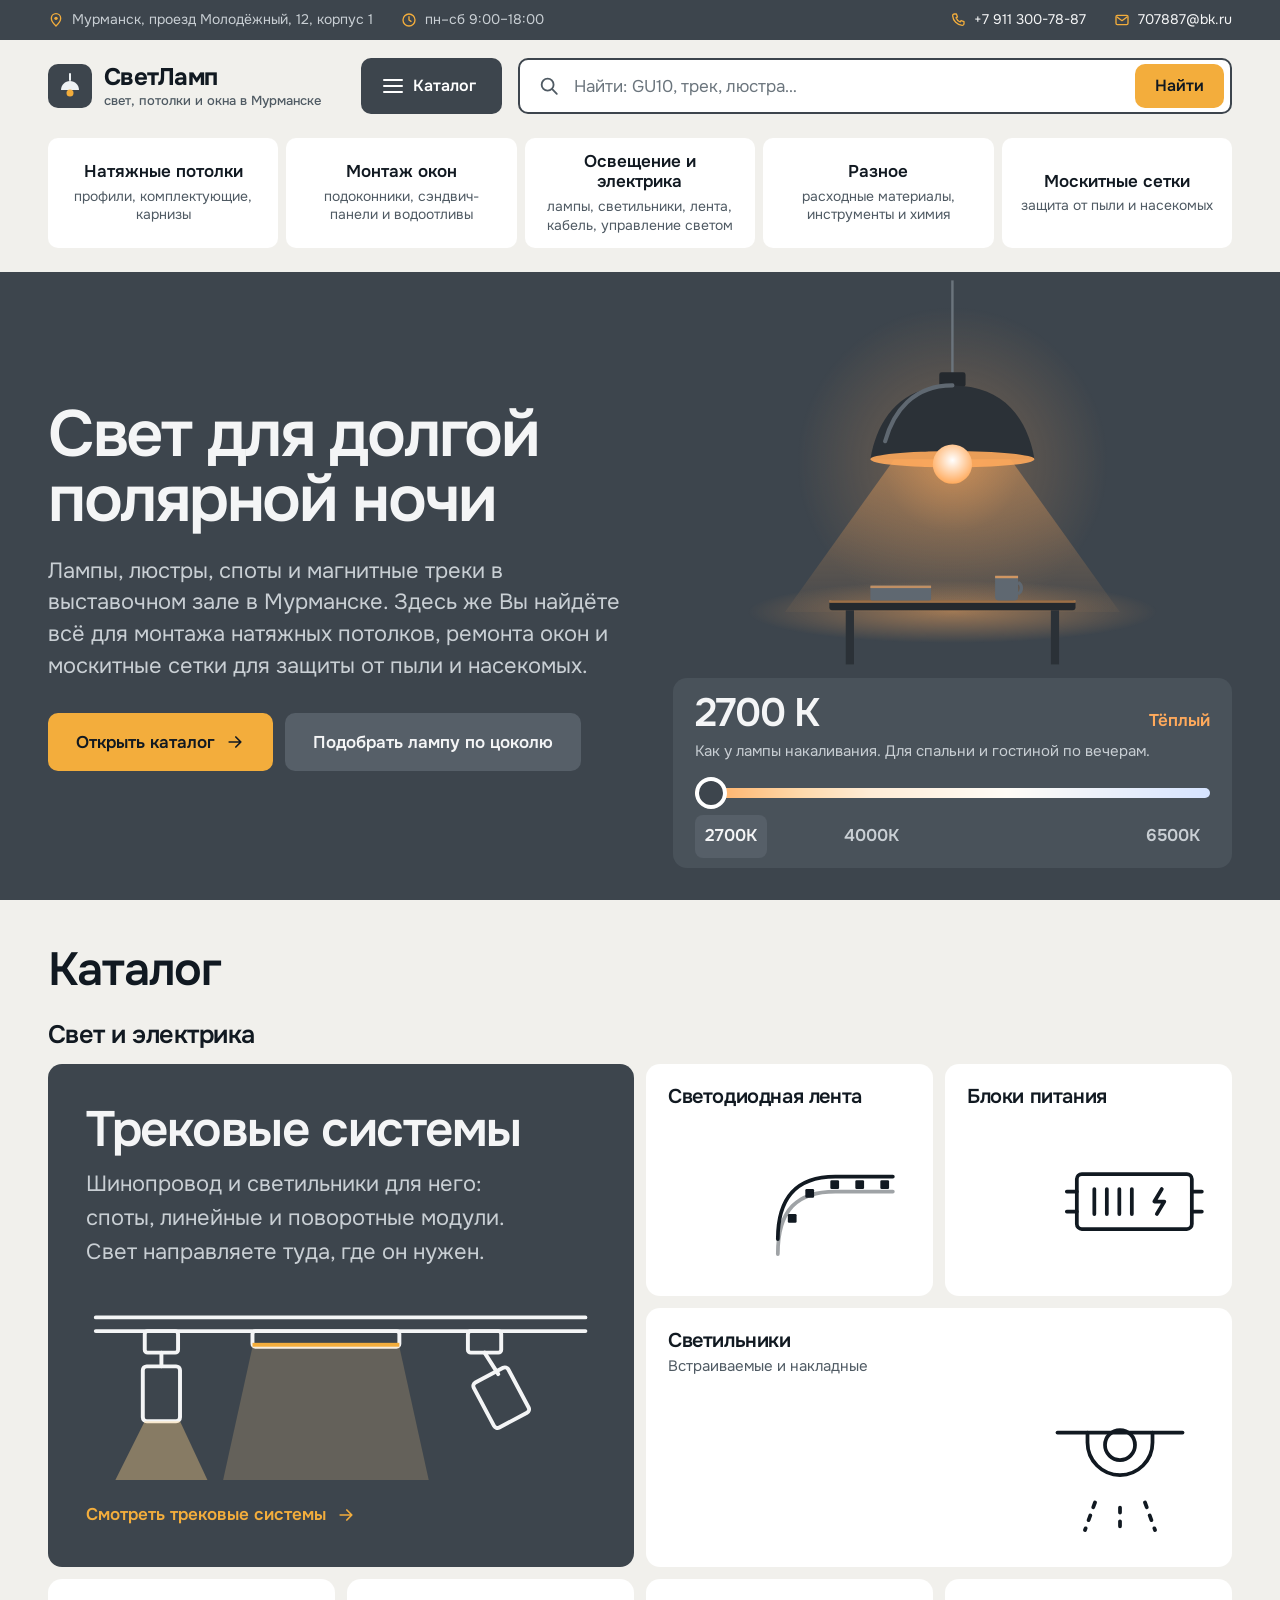
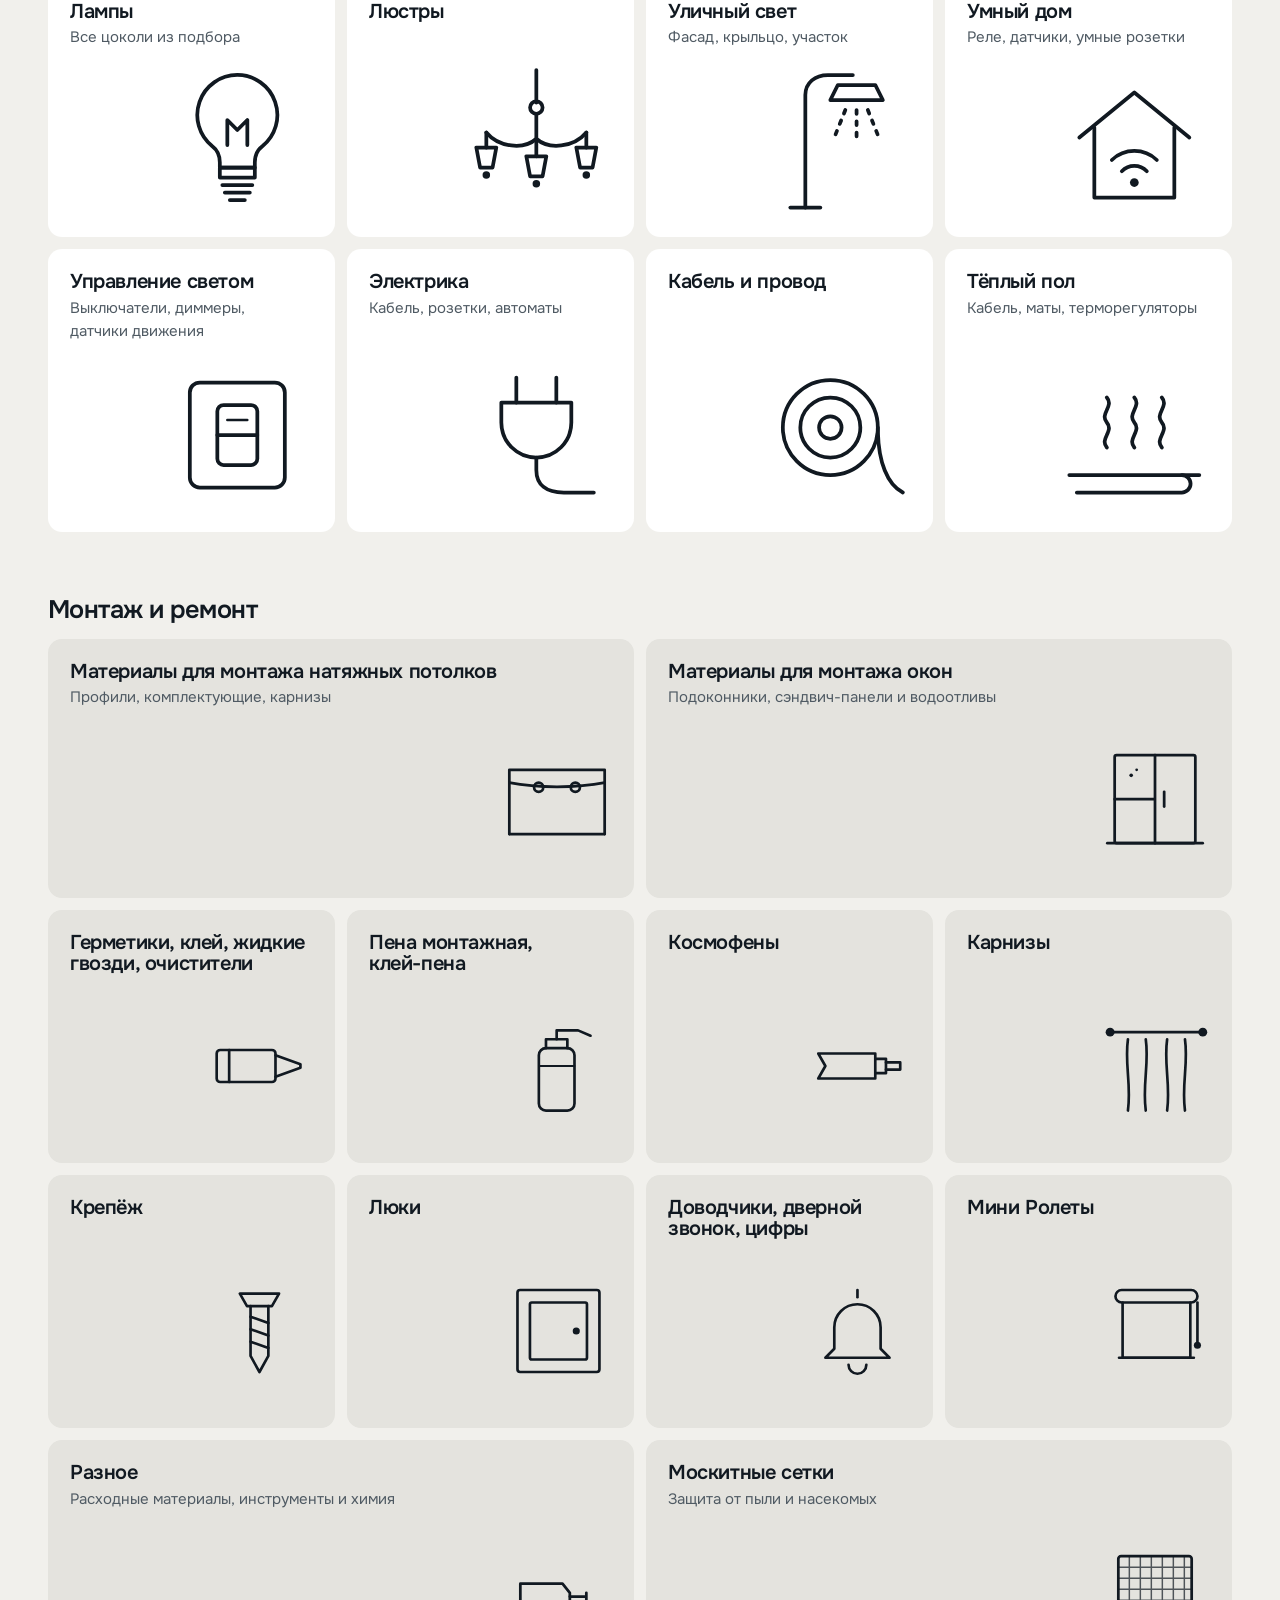
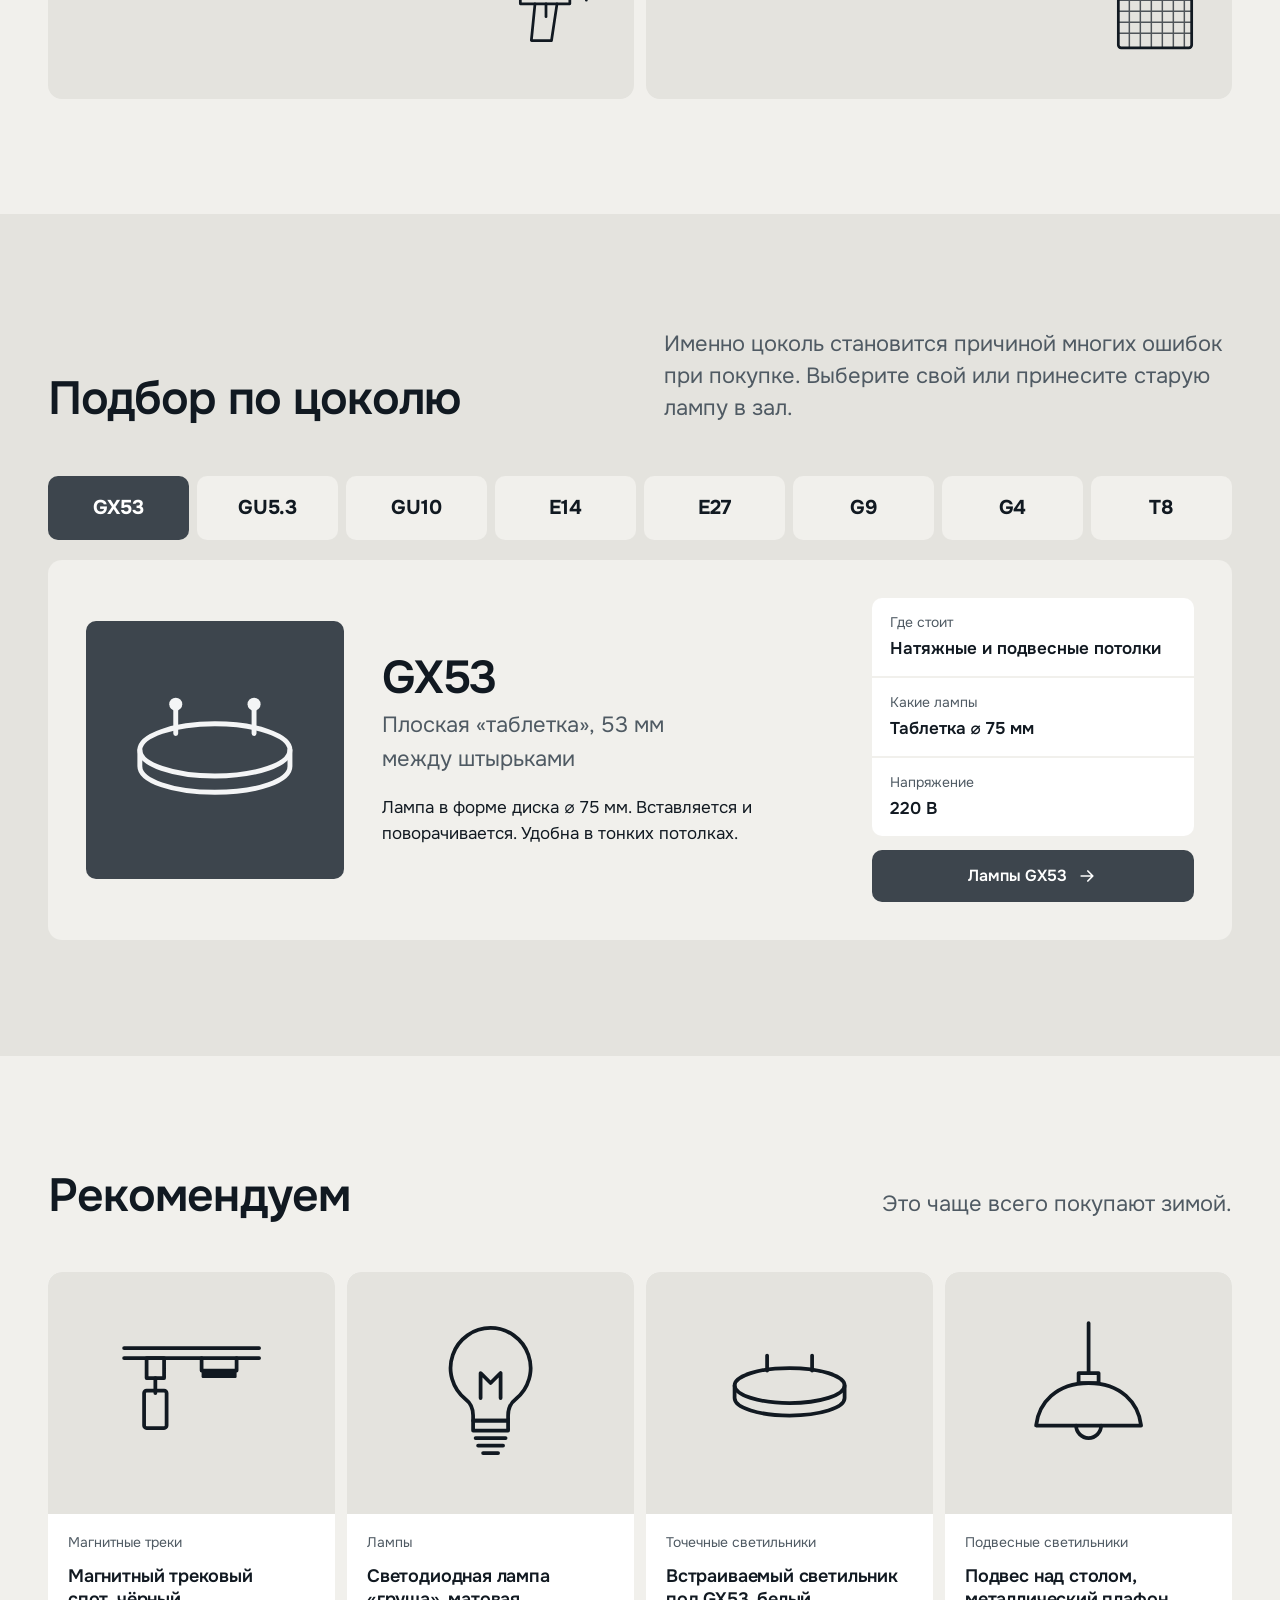
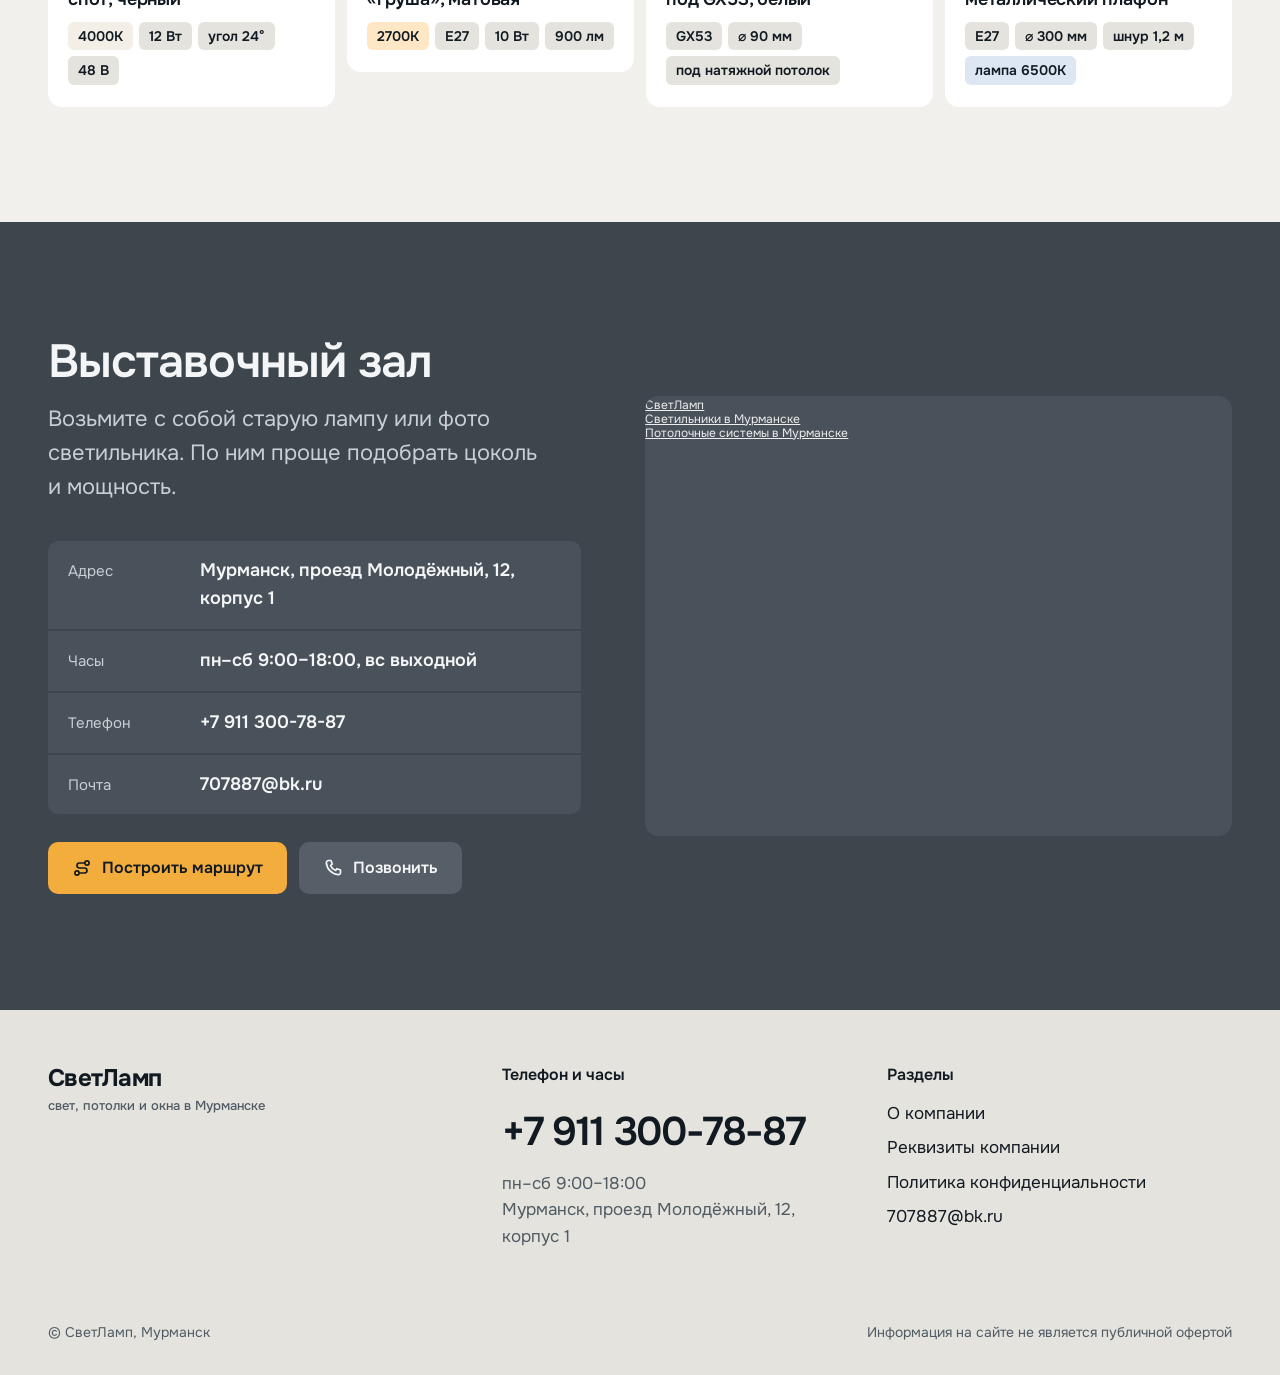
==== svetlamp51/index.html @ 33db8529 "SvetLamp: catalog menu column order Крепёж, Химия, Монтаж и ремонт Co-Authored-By: Claude Opus 5.5 <" ====
<!doctype html>
<html lang="ru">
<head>
<meta charset="utf-8">
<meta name="viewport" content="width=device-width, initial-scale=1">
<title>СветЛамп, Мурманск: освещение, натяжные потолки, окна</title>
<meta name="description" content="Выставочный зал освещения в Мурманске: лампы, люстры, светильники, магнитные треки, натяжные потолки, окна, москитные сетки и инструмент. Проезд Молодёжный, 12, корпус 1.">
<meta name="theme-color" content="#3d454d">
<link rel="preconnect" href="https://fonts.googleapis.com">
<link rel="preconnect" href="https://fonts.gstatic.com" crossorigin>
<link href="https://fonts.googleapis.com/css2?family=Onest:wght@400;500;600;700&display=swap" rel="stylesheet">
<style>
:root {
  --bg: #f1f0ec;
  --surface: #e4e3de;
  --surface-2: #d8d7d1;
  --ink: #111921;
  --btn: #3d454d;
  --btn-hover: #4b545d;
  --muted: #4f5a63;
  --night: #3d454d;
  --night-2: #49525a;
  --night-3: #565f68;
  --night-ink: #f4f5f6;
  --night-muted: #c9cfd4;
  --accent: #f3ad3c;
  --accent-ink: #111921;
  --glow: #ffb46b;

  --font: "Onest", system-ui, -apple-system, "Segoe UI", sans-serif;
  --step-small: clamp(0.8125rem, 0.79rem + 0.1vw, 0.875rem);
  --step-body: clamp(1rem, 0.97rem + 0.15vw, 1.0625rem);
  --step-lead: clamp(1.125rem, 1.05rem + 0.4vw, 1.375rem);
  --step-head: clamp(1.75rem, 1.3rem + 2vw, 3rem);
  --step-display: clamp(2.125rem, 1.2rem + 3.6vw, 4.5rem);

  --gutter: clamp(16px, 4vw, 48px);
  --max: 1360px;
  --radius: 10px;
  --section: clamp(72px, 9vw, 140px);
  --ease: cubic-bezier(0.22, 1, 0.36, 1);
}

*, *::before, *::after { box-sizing: border-box; }
html { -webkit-text-size-adjust: 100%; scroll-behavior: smooth; scroll-padding-top: 24px; }
body {
  margin: 0;
  background: var(--bg);
  color: var(--ink);
  font-family: var(--font);
  font-size: var(--step-body);
  line-height: 1.55;
  font-feature-settings: "tnum" 0;
  -webkit-font-smoothing: antialiased;
  overflow-x: hidden;
}
img, svg { display: block; max-width: 100%; }
a { color: inherit; }
button, input { font: inherit; color: inherit; }
h1, h2, h3, h4 { margin: 0; font-weight: 600; letter-spacing: -0.02em; line-height: 1.08; text-wrap: balance; }
p { margin: 0; text-wrap: pretty; }
ul, ol { margin: 0; padding: 0; list-style: none; }
:focus-visible { outline: 3px solid var(--accent); outline-offset: 3px; border-radius: 4px; }
::selection { background: var(--accent); color: var(--accent-ink); }
.visually-hidden { position: absolute !important; width: 1px; height: 1px; overflow: hidden; clip: rect(0 0 0 0); white-space: nowrap; }

.wrap { width: 100%; max-width: var(--max); margin-inline: auto; padding-inline: var(--gutter); }
.section { padding-block: var(--section); }
.section-head { display: grid; grid-template-columns: minmax(0, 1fr) minmax(0, 1fr); gap: 24px 48px; align-items: end; margin-bottom: clamp(32px, 4vw, 56px); }
.section-head h2 { font-size: var(--step-head); }
.section-head p { font-size: var(--step-lead); color: var(--muted); max-width: 44ch; justify-self: end; line-height: 1.45; }

/* Buttons: one shape for the whole page */
.btn {
  display: inline-flex; align-items: center; justify-content: center; gap: 10px;
  min-height: 52px; padding: 0 24px;
  border: 0; border-radius: var(--radius);
  font-weight: 600; font-size: 1rem; line-height: 1;
  text-decoration: none; cursor: pointer;
  transition: transform 160ms var(--ease), background-color 160ms var(--ease), color 160ms var(--ease);
}
.btn:active { transform: scale(0.97); }
.btn svg { width: 20px; height: 20px; flex: none; }
.btn-accent { background: var(--accent); color: var(--accent-ink); }
.btn-accent:hover { background: #ffc061; }
.btn-ink { background: var(--btn); color: #fff; }
.btn-ink:hover { background: var(--btn-hover); }
.btn-ghost-night { background: var(--night-3); color: var(--night-ink); }
.btn-ghost-night:hover { background: #636c75; }
.btn-soft { background: var(--surface); color: var(--ink); }
.btn-soft:hover { background: var(--surface-2); }

/* ---------- Top bar ---------- */
.topbar { background: var(--night); color: var(--night-muted); font-size: var(--step-small); }
.topbar .wrap { display: flex; flex-wrap: wrap; align-items: center; gap: 6px 28px; min-height: 40px; padding-block: 8px; }
.topbar a { text-decoration: none; color: var(--night-ink); }
.topbar a:hover { color: var(--accent); }
.topbar .tb-item { display: inline-flex; align-items: center; gap: 8px; }
.topbar svg { width: 16px; height: 16px; color: var(--accent); flex: none; }
.topbar .tb-right { margin-left: auto; display: flex; gap: 28px; }

/* ---------- Header ---------- */
.header { background: var(--bg); position: relative; z-index: 30; }
.header-row { display: grid; grid-template-columns: auto auto minmax(0, 1fr); align-items: center; gap: 16px; padding-block: 18px 20px; }
.logo { display: inline-flex; align-items: center; gap: 12px; text-decoration: none; margin-right: clamp(0px, 2vw, 24px); }
.logo-mark { width: 44px; height: 44px; border-radius: var(--radius); background: var(--night); display: grid; place-items: center; }
.logo-mark svg { width: 28px; height: 28px; }
.logo-text { font-size: 1.5rem; font-weight: 700; letter-spacing: -0.03em; line-height: 1; }
.logo-text small { display: block; font-size: 0.8125rem; font-weight: 500; letter-spacing: 0; color: var(--muted); margin-top: 5px; }

.catalog-btn { min-height: 56px; padding-inline: 22px 26px; }
.catalog-btn .burger { width: 20px; height: 14px; position: relative; }
.catalog-btn .burger i { position: absolute; left: 0; right: 0; height: 2px; background: currentColor; border-radius: 2px; transition: transform 220ms var(--ease), opacity 160ms; }
.catalog-btn .burger i:nth-child(1) { top: 0; }
.catalog-btn .burger i:nth-child(2) { top: 6px; }
.catalog-btn .burger i:nth-child(3) { top: 12px; }
.catalog-btn[aria-expanded="true"] .burger i:nth-child(1) { transform: translateY(6px) rotate(45deg); }
.catalog-btn[aria-expanded="true"] .burger i:nth-child(2) { opacity: 0; }
.catalog-btn[aria-expanded="true"] .burger i:nth-child(3) { transform: translateY(-6px) rotate(-45deg); }

.search { position: relative; }
.search-field { display: flex; align-items: center; background: #fff; border-radius: var(--radius); border: 2px solid var(--btn); min-height: 56px; }
.search-field svg { width: 22px; height: 22px; margin-left: 18px; flex: none; color: var(--muted); }
.search input {
  flex: 1; min-width: 0; border: 0; background: transparent; outline: none;
  padding: 0 14px; height: 52px; font-size: 1.0625rem;
}
.search input::placeholder { color: #6b757d; }
.search-field:focus-within { outline: 4px solid rgba(243, 173, 60, 0.6); }
.search .btn { min-height: 44px; margin-right: 6px; padding-inline: 20px; }
.suggest {
  position: absolute; left: 0; right: 0; top: calc(100% + 8px);
  background: #fff; border-radius: var(--radius); padding: 8px;
  box-shadow: 0 18px 50px rgba(14, 23, 32, 0.18); /* taste-skill-ignore: floating dropdown */
  display: none;
}
.suggest.open { display: block; }
.suggest a { display: flex; justify-content: space-between; gap: 16px; padding: 12px 14px; border-radius: 8px; text-decoration: none; }
.suggest a span:last-child { color: var(--muted); font-size: var(--step-small); }
.suggest a:hover, .suggest a.active { background: var(--surface); }
.suggest .empty { padding: 12px 14px; color: var(--muted); }

/* Catalog drop panel */
.catpanel {
  position: absolute; left: 0; right: 0; top: 100%;
  background: var(--bg); box-shadow: 0 30px 60px rgba(14, 23, 32, 0.18); /* taste-skill-ignore: dropdown overlay */
  display: none;
}
.catpanel.open { display: block; animation: drop 260ms var(--ease) both; }
/* A long menu scrolls inside itself instead of running past the screen */
.catpanel { max-height: calc(100vh - 140px); max-height: calc(100svh - 140px); overflow-y: auto; overscroll-behavior: contain; }
@keyframes drop { from { opacity: 0; transform: translateY(-8px); } }
.catpanel .wrap { display: grid; grid-template-columns: repeat(4, minmax(0, 1fr)); gap: 32px; padding-block: 32px 40px; }
.catpanel h3 { font-size: 1.0625rem; margin-bottom: 12px; }
.catpanel h3 a { text-decoration: none; }
.catpanel ul + h3 { margin-top: 24px; }
.catpanel h3 + h3 { margin-top: 14px; }
.catpanel h3 + h3:has(+ ul) { margin-top: 24px; }
.catpanel li a { display: block; padding: 5px 0; color: var(--muted); text-decoration: none; }
.catpanel li a:hover { color: var(--ink); }

/* ---------- Hero ---------- */
.hero { background: var(--night); color: var(--night-ink); overflow: hidden; position: relative; }
/* The hero fills exactly what is left of the first screen: --above is the height of the top bar, header and directions, measured in script */
.hero { height: calc(100vh - var(--above, 240px)); height: calc(100svh - var(--above, 240px)); min-height: 280px; }
.hero .wrap { height: 100%; display: grid; grid-template-columns: minmax(0, 1.05fr) minmax(0, 1fr); grid-template-rows: minmax(0, 1fr); gap: clamp(24px, 3vw, 40px); align-items: center; padding-block: clamp(14px, 3.6vh, 44px); }
.lbl-short { display: none; }
.hero h1 { font-size: clamp(1.625rem, min(1.2rem + 3.6vw, 8.4vh), 4.5rem); line-height: 1; letter-spacing: -0.035em; }
.hero h1 .ln { white-space: nowrap; }
.hero-lead { font-size: clamp(0.9375rem, min(1.05rem + 0.4vw, 2.5vh), 1.375rem); color: var(--night-muted); max-width: 48ch; margin-top: clamp(10px, 2.6vh, 24px); line-height: 1.45; }
.hero-actions { display: flex; flex-wrap: wrap; gap: 12px; margin-top: clamp(14px, 3.4vh, 32px); }
.hero-actions .btn { min-height: clamp(46px, 6.4vh, 58px); padding-inline: 28px; font-size: 1.0625rem; }

.lampstage { position: relative; height: 100%; min-height: 0; display: flex; flex-direction: column; justify-content: center; gap: clamp(6px, 1.4vh, 12px); }
.lampstage svg.lamp { flex: 0 1 auto; min-height: 0; width: 100%; height: auto; max-height: 420px; overflow: visible; }
.lamp .cone { transition: opacity 300ms var(--ease); }
.kelvin {
  flex: none; background: var(--night-2); border-radius: 14px; padding: clamp(10px, 1.8vh, 16px) 22px clamp(8px, 1.4vh, 14px);
}
.kelvin-top { display: flex; align-items: baseline; justify-content: space-between; gap: 16px; }
.kelvin-value { font-size: clamp(1.375rem, min(1.4rem + 1.4vw, 4.4vh), 2.5rem); font-weight: 600; letter-spacing: -0.03em; font-variant-numeric: tabular-nums; line-height: 1; }
.kelvin-name { font-weight: 600; color: var(--glow); text-align: right; }
.kelvin-note { color: var(--night-muted); margin-top: 6px; min-height: 1.55em; font-size: 0.9375rem; }
.range { position: relative; margin-top: 8px; height: 44px; }
.range input {
  -webkit-appearance: none; appearance: none; width: 100%; height: 44px; margin: 0; background: transparent; cursor: grab; position: relative; z-index: 2;
}
.range input:active { cursor: grabbing; }
.range-track {
  position: absolute; left: 0; right: 0; top: 50%; height: 10px; margin-top: -5px; border-radius: 10px;
  background: linear-gradient(90deg, rgb(255, 170, 92) 0%, rgb(255, 218, 172) 21%, rgb(255, 236, 214) 34.2%, rgb(255, 252, 246) 60.5%, rgb(214, 228, 255) 100%); /* taste-skill-ignore: the colour-temperature scale itself */
}
.range input::-webkit-slider-runnable-track { height: 44px; background: transparent; }
.range input::-moz-range-track { height: 44px; background: transparent; }
.range input::-webkit-slider-thumb {
  -webkit-appearance: none; width: 32px; height: 32px; margin-top: 6px; border-radius: 50%;
  background: var(--night); border: 4px solid #fff;
  transition: transform 160ms var(--ease);
}
.range input:active::-webkit-slider-thumb { transform: scale(1.12); }
.range input::-moz-range-thumb { width: 30px; height: 30px; border: 0; border-radius: 50%; background: var(--night); border: 4px solid #fff; }
.range input:focus-visible { outline: none; }
.range input:focus-visible::-webkit-slider-thumb { border-color: var(--accent); }
.ticks { position: relative; height: 40px; margin-top: 0; }
.ticks button {
  position: absolute; top: 0; transform: translateX(-50%);
  background: none; border: 0; padding: 8px 10px; min-height: 40px; cursor: pointer;
  color: var(--night-muted); font-weight: 600; font-variant-numeric: tabular-nums; border-radius: 8px;
}
.ticks button:hover { color: var(--night-ink); }
.ticks button.on { color: var(--night-ink); background: var(--night-3); }
.ticks button:first-child { transform: none; left: 0 !important; }
.ticks button:last-child { transform: none; left: auto !important; right: 0; }

/* ---------- Directions ---------- */
.directions { padding-block: 4px 24px; }
.dirs { display: grid; grid-template-columns: repeat(5, minmax(0, 1fr)); gap: 8px; }
.dirs li { display: flex; }
.dirs .dir { flex: 1; }
.dir {
  display: flex; flex-direction: column; justify-content: center; align-items: center; gap: 4px; text-align: center;
  min-height: 76px; padding: 14px 18px; border-radius: var(--radius);
  background: #fff; color: var(--ink); text-decoration: none;
  transition: background-color 200ms var(--ease), color 200ms var(--ease), transform 160ms var(--ease);
}
.dir:hover { background: var(--btn); color: #fff; }
.dir:active { transform: scale(0.98); }
.dir-name { font-weight: 600; font-size: 1.0625rem; line-height: 1.2; }
.dir-desc { font-size: var(--step-small); color: var(--muted); line-height: 1.35; transition: color 200ms var(--ease); }
.dir:hover .dir-desc { color: #d5dadf; }
@keyframes rise { from { opacity: 0; transform: translateY(14px); } }

/* ---------- Socket picker ---------- */
.sockets-sec { background: var(--surface); }
.sockets { display: grid; grid-template-columns: repeat(8, minmax(0, 1fr)); gap: 8px; margin-bottom: 20px; }
.socket {
  min-height: 64px; border: 0; border-radius: var(--radius); background: var(--bg); cursor: pointer;
  font-weight: 700; font-size: 1.25rem; letter-spacing: -0.01em;
  transition: background-color 200ms var(--ease), color 200ms var(--ease), transform 160ms var(--ease);
}
.socket:hover { background: #fff; }
.socket:active { transform: scale(0.96); }
.socket[aria-pressed="true"] { background: var(--btn); color: #fff; }
.socket-card { display: grid; grid-template-columns: minmax(220px, 0.8fr) minmax(0, 1.4fr) minmax(0, 1fr); gap: clamp(20px, 3vw, 48px); background: var(--bg); border-radius: 14px; padding: clamp(20px, 3vw, 40px); align-items: center; }
.socket-figure { background: var(--night); border-radius: var(--radius); aspect-ratio: 1; display: grid; place-items: center; padding: 12%; }
.socket-figure svg { width: 100%; height: 100%; color: var(--night-ink); }
.socket-info h3 { font-size: clamp(2rem, 1.6rem + 1.6vw, 3rem); letter-spacing: -0.03em; }
.socket-info .sub { font-size: var(--step-lead); color: var(--muted); margin-top: 6px; }
.socket-info p.desc { margin-top: 18px; max-width: 52ch; }
.socket-facts dl { display: grid; gap: 2px; margin: 0; }
.socket-facts div { background: #fff; padding: 14px 18px; }
.socket-facts div:first-child { border-radius: var(--radius) var(--radius) 0 0; }
.socket-facts div:last-of-type { border-radius: 0 0 var(--radius) var(--radius); }
.socket-facts dt { font-size: var(--step-small); color: var(--muted); }
.socket-facts dd { margin: 2px 0 0; font-weight: 600; }
.socket-facts .btn { margin-top: 14px; width: 100%; }
.socket-card.swap .socket-figure svg, .socket-card.swap .socket-info { animation: rise 380ms var(--ease) both; }

/* ---------- Catalog tiles ---------- */
.tiles { display: grid; grid-template-columns: repeat(4, minmax(0, 1fr)); grid-auto-rows: minmax(220px, auto); gap: 12px; }
.tile {
  position: relative; display: flex; flex-direction: column; justify-content: space-between; gap: 16px;
  padding: 22px; border-radius: 14px; background: #fff; text-decoration: none; overflow: hidden;
  transition: background-color 220ms var(--ease);
}
.tile:hover { background: #fbfaf7; }
.tile h3 { font-size: 1.25rem; }
.tile p { color: var(--muted); font-size: 0.9375rem; margin-top: 4px; }
.tile .pic { align-self: flex-end; width: 62%; max-width: 180px; color: var(--ink); transition: transform 320ms var(--ease); }
.tile:hover .pic { transform: translateY(-4px) scale(1.03); }
.tile.big {
  grid-column: span 2; grid-row: span 2; background: var(--night); color: var(--night-ink);
  padding: clamp(24px, 3vw, 40px);
}
.tile.big:hover { background: var(--night-2); }
.tile.big h3 { font-size: clamp(2rem, 1.5rem + 2vw, 3.25rem); letter-spacing: -0.03em; }
.tile.big p { color: var(--night-muted); font-size: var(--step-lead); max-width: 30ch; margin-top: 12px; }
.tile.big .pic { width: 100%; max-width: none; color: var(--night-ink); }
.tile.big .more { display: inline-flex; align-items: center; gap: 10px; font-weight: 600; color: var(--accent); }
.tile.big .more svg { width: 20px; height: 20px; transition: transform 200ms var(--ease); }
.tile.big:hover .more svg { transform: translateX(4px); }
.tile.dark-soft { background: var(--surface); }
.tile.dark-soft:hover { background: var(--surface-2); }
.tiles { grid-auto-flow: dense; }
.tile.wide { grid-column: span 2; }
#catalog .section-head { margin-bottom: clamp(16px, 2vw, 28px); }
.cat-group + .cat-group { margin-top: clamp(40px, 5vw, 72px); }
.cat-group .group-title { font-size: clamp(1.25rem, 1.1rem + 0.6vw, 1.625rem); margin-bottom: 16px; }
.tiles-compact { grid-auto-rows: minmax(160px, auto); }
.tiles-compact .tile .pic { width: 44%; max-width: 110px; }

/* ---------- Recommended ---------- */
.cards { display: grid; grid-template-columns: repeat(4, minmax(0, 1fr)); gap: 12px; }
.card { background: #fff; border-radius: 14px; overflow: hidden; display: flex; flex-direction: column; text-decoration: none; transition: transform 240ms var(--ease); }
.card:hover { transform: translateY(-4px); }
.card-pic { background: var(--surface); aspect-ratio: 4 / 3; display: grid; place-items: center; padding: 16%; }
.card-pic svg { width: 100%; height: 100%; color: var(--ink); }
.card-body { padding: 18px 20px 22px; display: flex; flex-direction: column; gap: 12px; flex: 1; }
.card-cat { font-size: var(--step-small); color: var(--muted); }
.card h3 { font-size: 1.125rem; line-height: 1.25; letter-spacing: -0.01em; }
.tags { display: flex; flex-wrap: wrap; gap: 6px; margin-top: auto; }
.tags li { font-size: var(--step-small); font-weight: 600; padding: 5px 10px; border-radius: 6px; background: var(--surface); line-height: 1.3; }
.tags li.warm { background: #ffe6c4; }
.tags li.cool { background: #dde7f4; }
.tags li.neutral { background: #f4efe6; }

/* ---------- Showroom ---------- */
.showroom { background: var(--night); color: var(--night-ink); }
.showroom-grid { display: grid; grid-template-columns: minmax(0, 1fr) minmax(0, 1.1fr); gap: clamp(28px, 5vw, 80px); align-items: center; }
.showroom h2 { font-size: var(--step-head); }
.showroom .lead { font-size: var(--step-lead); color: var(--night-muted); margin-top: 16px; max-width: 38ch; }
.contacts { margin-top: 36px; display: grid; gap: 2px; }
.contacts div { background: var(--night-2); padding: 16px 20px; display: grid; grid-template-columns: 120px minmax(0, 1fr); gap: 12px; align-items: baseline; }
.contacts div:first-child { border-radius: var(--radius) var(--radius) 0 0; }
.contacts div:last-child { border-radius: 0 0 var(--radius) var(--radius); }
.contacts dt { color: var(--night-muted); font-size: 0.9375rem; }
.contacts dd { margin: 0; font-size: 1.125rem; font-weight: 600; }
.contacts a { text-decoration: none; }
.contacts a:hover { color: var(--accent); }
.showroom-actions { display: flex; flex-wrap: wrap; gap: 12px; margin-top: 28px; }
.showroom-map { position: relative; border-radius: 14px; overflow: hidden; background: var(--night-2); aspect-ratio: 4 / 3; }
.showroom-map iframe, .showroom-map > div:not(.map-empty) { position: absolute; inset: 0; width: 100% !important; height: 100% !important; border: 0; }
.map-empty { position: absolute; inset: 0; display: flex; flex-direction: column; align-items: center; justify-content: center; gap: 8px; text-align: center; padding: 24px; color: var(--night-muted); }
.map-empty svg { width: 40px; height: 40px; color: var(--accent); margin-bottom: 6px; }
.map-empty p { color: var(--night-ink); font-weight: 600; font-size: 1.25rem; }
.map-empty span { font-size: 0.9375rem; }

/* ---------- Footer ---------- */
.footer { background: var(--surface); color: var(--muted); padding-block: 56px 32px; }
.footer-grid { display: grid; grid-template-columns: 1.2fr 1fr 1fr; gap: 40px; }
.footer .logo-text { color: var(--ink); }
.footer h2 { font-size: 1rem; color: var(--ink); margin-bottom: 14px; letter-spacing: 0; }
.footer a { text-decoration: none; color: var(--ink); }
.footer a:hover { color: #8a5300; }
.footer .phone { font-size: clamp(1.75rem, 1.4rem + 1.4vw, 2.5rem); font-weight: 600; letter-spacing: -0.03em; color: var(--ink); display: inline-block; margin-top: 4px; }
.footer li { padding: 4px 0; }
.footer-bottom { margin-top: 48px; padding-top: 24px; display: flex; flex-wrap: wrap; justify-content: space-between; gap: 12px; font-size: var(--step-small); }

/* ---------- Motion ---------- */
@media (prefers-reduced-motion: no-preference) {
.js .reveal > * { opacity: 0; transform: translateY(24px); transition: opacity 640ms var(--ease), transform 720ms var(--ease); }
.js .reveal.in > * { opacity: 1; transform: none; }
.js .reveal.in > *:nth-child(2) { transition-delay: 80ms; }
.js .reveal.in > *:nth-child(3) { transition-delay: 160ms; }
.js .reveal.in > *:nth-child(4) { transition-delay: 240ms; }
.js .stagger > * { opacity: 0; transform: translateY(20px); transition: opacity 560ms var(--ease), transform 640ms var(--ease); transition-delay: calc(var(--i, 0) * 60ms); }
.js .stagger.in > * { opacity: 1; transform: none; }
.hero h1 .ln { display: block; }
.js .hero h1 .ln { animation: heroIn 900ms var(--ease) both; }
.js .hero h1 .ln:nth-child(2) { animation-delay: 90ms; }
.js .hero-lead, .js .hero-actions { animation: heroIn 900ms var(--ease) 260ms both; }
.js .hero-actions { animation-delay: 340ms; }
.js .lampstage { animation: fadeIn 1200ms var(--ease) 200ms both; }
@keyframes heroIn { from { opacity: 0; transform: translateY(28px); } }
@keyframes fadeIn { from { opacity: 0; } }
}
.lamp .swing { transform-origin: 300px 0; animation: swing 7s ease-in-out infinite; }
@keyframes swing { 0%, 100% { transform: rotate(0.6deg); } 50% { transform: rotate(-0.6deg); } }

@media (prefers-reduced-motion: reduce) {
  html { scroll-behavior: auto; }
  *, *::before, *::after { animation-duration: 1ms !important; animation-iteration-count: 1 !important; transition-duration: 1ms !important; transition-delay: 0s !important; }
  .lamp .swing { animation: none; }
}

/* ---------- Responsive ---------- */
@media (max-width: 1100px) {
  .catpanel .wrap { grid-template-columns: repeat(3, minmax(0, 1fr)); }
  .tiles { grid-template-columns: repeat(3, minmax(0, 1fr)); }
  .tile.big { grid-column: 1 / -1; grid-row: auto; }
  .tile.big .pic { max-width: 560px; align-self: center; }
  .tiles-compact .tile.wide { grid-column: auto; }
  .cards { grid-template-columns: repeat(2, minmax(0, 1fr)); }
  .sockets { grid-template-columns: repeat(4, minmax(0, 1fr)); }
  .socket-card { grid-template-columns: minmax(180px, 0.7fr) minmax(0, 1.3fr); }
  .socket-facts { grid-column: 1 / -1; }
  .socket-facts dl { grid-template-columns: repeat(3, minmax(0, 1fr)); }
  .socket-facts div, .socket-facts div:first-child, .socket-facts div:last-of-type { border-radius: 0; }
  .socket-facts div:first-child { border-radius: var(--radius) 0 0 var(--radius); }
  .socket-facts div:last-of-type { border-radius: 0 var(--radius) var(--radius) 0; }
}
@media (max-width: 900px) {
  .topbar .tb-hide { display: none; }
  .header-row { grid-template-columns: auto auto; justify-content: space-between; }
  .header-row .search { grid-column: 1 / -1; }
  .hero .wrap { grid-template-columns: 1fr; grid-template-rows: auto minmax(0, 1fr); align-items: stretch; gap: clamp(12px, 2.6vh, 28px); }
  .hero .wrap > :first-child { align-self: end; }
  .lampstage { flex-direction: row; align-items: center; gap: 16px; }
  .lampstage svg.lamp { flex: 0 1 42%; width: 42%; height: 100%; max-height: 360px; }
  .kelvin { flex: 1 1 0; min-width: 0; }
  .dirs { grid-template-columns: repeat(3, minmax(0, 1fr)); }
  .section-head { grid-template-columns: 1fr; }
  .section-head p { justify-self: start; }
  .showroom-grid { grid-template-columns: 1fr; }
  .footer-grid { grid-template-columns: 1fr 1fr; }
  .footer-grid > :first-child { grid-column: 1 / -1; }
}
@media (max-width: 640px) {
  .topbar .wrap { gap: 4px 16px; }
  .topbar .tb-right { margin-left: 0; gap: 16px; }
  .topbar .tb-addr { flex-basis: 100%; }
  .logo-text { font-size: 1.3rem; }
  .logo-text small { display: none; }
  .logo-mark { width: 40px; height: 40px; }
  .catalog-btn { min-height: 48px; padding-inline: 16px 18px; }
  .search-field { min-height: 52px; }
  .search input { height: 48px; font-size: 1rem; }
  .search .btn { display: none; }
  .catpanel { position: fixed; top: 0; bottom: 0; max-height: none; overflow-y: auto; z-index: 50; }
  .catpanel .wrap { grid-template-columns: 1fr 1fr; gap: 24px; padding-top: 72px; }
  .catpanel-close { display: inline-flex !important; }
  .topbar .tb-long, .topbar .tb-mail { display: none; }
  .topbar .tb-right { margin-left: auto; }
  .topbar .tb-addr { flex-basis: auto; }
  .topbar .wrap { min-height: 34px; padding-block: 6px; }
  .header-row { padding-block: 10px 12px; gap: 10px; }
  .catalog-btn { min-height: 44px; }
  .hero .wrap { padding-block: clamp(12px, 2.4vh, 24px); }
  .hero-actions { flex-wrap: nowrap; gap: 8px; }
  .hero-actions .btn { flex: 1 1 0; min-width: 0; min-height: 48px; padding-inline: 12px; font-size: 0.9375rem; white-space: normal; line-height: 1.15; text-align: center; }
  .hero-actions .btn svg { width: 18px; height: 18px; }
  .lbl-long { display: none; }
  .lbl-short { display: inline; }
  .lampstage { flex-direction: column; align-items: stretch; gap: 8px; }
  .lampstage svg.lamp { flex: 1 1 0; width: 100%; height: auto; min-height: 40px; max-height: 260px; }
  .kelvin { flex: none; padding: 10px 14px 6px; border-radius: 12px; }
  .kelvin-name { font-size: 0.9375rem; }
  .kelvin-note { display: none; }
  .range { margin-top: 0; height: 40px; }
  .range input { height: 40px; }
  .range input::-webkit-slider-thumb { margin-top: 4px; }
  .ticks { display: flex; justify-content: space-between; height: 36px; }
  .ticks button { position: static; transform: none; font-size: 0.875rem; padding: 6px 10px; min-height: 36px; }
  .directions { padding-block: 0 12px; }
  .dirs { display: flex; gap: 6px; overflow-x: auto; scroll-snap-type: x mandatory; scrollbar-width: none; margin-inline: calc(var(--gutter) * -1); padding-inline: var(--gutter); scroll-padding-inline: var(--gutter); }
  .dirs::-webkit-scrollbar { display: none; }
  .dirs li { flex: 0 0 auto; width: 236px; scroll-snap-align: start; }
  .dir { min-height: 64px; padding: 10px 12px; }
  .dir-name { font-size: 1rem; }
  .sockets { grid-template-columns: repeat(4, minmax(0, 1fr)); gap: 6px; }
  .socket { min-height: 56px; font-size: 1.0625rem; }
  .socket-card { grid-template-columns: 1fr; }
  .socket-figure { max-width: 200px; padding: 9%; }
  .socket-facts dl { grid-template-columns: 1fr; }
  .socket-facts div:first-child { border-radius: var(--radius) var(--radius) 0 0; }
  .socket-facts div:last-of-type { border-radius: 0 0 var(--radius) var(--radius); }
  .tiles { grid-template-columns: repeat(2, minmax(0, 1fr)); grid-auto-rows: minmax(150px, auto); gap: 8px; }
  .tile { padding: 16px; }
  .tile .pic { width: 46%; max-width: 96px; }
  .tile.big .pic { width: 100%; max-width: none; }
  .tile h3 { font-size: 1.0625rem; }
  .tile p { display: none; }
  .tile.big { grid-column: 1 / -1; grid-row: auto; }
  .tile.big p { display: block; }
  /* Phone: short tiles, name on the left and the drawing on the right, so 18 tiles stay one scroll */
  .tiles, .tiles-compact { grid-auto-rows: minmax(84px, auto); }
  .tile:not(.big) { flex-direction: row; align-items: center; gap: 8px; padding: 12px 12px 12px 14px; }
  .tile:not(.big) h3 { font-size: 0.9375rem; line-height: 1.2; }
  .tile:not(.big) .pic { align-self: center; flex: none; width: 48px; height: 48px; max-width: none; }
  .tiles-compact .tile.wide { grid-column: 1 / -1; }
  .cards { grid-template-columns: 1fr; }
  .card { display: grid; grid-template-columns: 120px minmax(0, 1fr); }
  .card-pic { aspect-ratio: auto; padding: 18px; }
  .card-body { padding: 16px; }
  .contacts div { grid-template-columns: 1fr; gap: 2px; }
  .showroom-actions .btn { flex: 1 1 100%; }
  .footer-grid { grid-template-columns: 1fr; }
}
@media (max-width: 640px) and (max-height: 760px) {
  .hero-lead { display: none; }
}
@media (max-width: 640px) and (max-height: 600px) {
  .hero { min-height: 0; }
  .ticks { display: none; }
  .kelvin { padding-bottom: 8px; }
}
/* Narrow desktops: the second hero button takes its short label so both stay on one row */
@media (min-width: 901px) and (max-width: 1200px) {
  .hero-actions .btn + .btn .lbl-long { display: none; }
  .hero-actions .btn + .btn .lbl-short { display: inline; }
}
/* Phones held sideways: everything above the hero shrinks to one line each so the hero still fits */
@media (orientation: landscape) and (max-height: 500px) {
  .topbar .tb-hide, .topbar .tb-long, .topbar .tb-mail { display: none; }
  .topbar .tb-addr { flex-basis: auto; }
  .topbar .tb-right { margin-left: auto; }
  .topbar .wrap { min-height: 30px; padding-block: 4px; }
  .header-row { grid-template-columns: auto auto minmax(0, 1fr); justify-content: stretch; padding-block: 8px; gap: 10px; }
  .header-row .search { grid-column: auto; }
  .logo-text small { display: none; }
  .logo-mark { width: 40px; height: 40px; }
  .catalog-btn { min-height: 44px; }
  .search-field { min-height: 44px; }
  .search input { height: 40px; }
  .search .btn { min-height: 34px; }
  .directions { padding-block: 0 8px; }
  .dirs { display: flex; gap: 6px; overflow-x: auto; scroll-snap-type: x mandatory; scrollbar-width: none; margin-inline: calc(var(--gutter) * -1); padding-inline: var(--gutter); scroll-padding-inline: var(--gutter); }
  .dirs::-webkit-scrollbar { display: none; }
  .dirs li { flex: 0 0 auto; width: 236px; scroll-snap-align: start; }
  .dir { min-height: 0; padding: 8px 12px; }
  .dir-name { font-size: 0.9375rem; }
  .dir-desc { white-space: nowrap; overflow: hidden; text-overflow: ellipsis; }
  .hero { min-height: 0; }
  .hero .wrap { grid-template-columns: minmax(0, 1.1fr) minmax(0, 1fr); grid-template-rows: minmax(0, 1fr); align-items: center; gap: 20px; padding-block: 10px; }
  .hero .wrap > :first-child { align-self: center; }
  .hero h1 { font-size: clamp(1.5rem, 7vh, 2.25rem); }
  .hero-lead { display: none; }
  .hero-actions { flex-wrap: nowrap; gap: 8px; margin-top: 12px; }
  .hero-actions .btn { flex: 1 1 0; min-width: 0; min-height: 44px; padding-inline: 12px; font-size: 0.9375rem; white-space: normal; line-height: 1.15; text-align: center; }
  .lbl-long { display: none; }
  .lbl-short { display: inline; }
  .lampstage { flex-direction: column; align-items: stretch; gap: 6px; }
  .lampstage svg.lamp { flex: 1 1 0; width: 100%; height: auto; min-height: 0; max-height: none; }
  .kelvin { flex: none; padding: 8px 14px; }
  .kelvin-value { font-size: 1.375rem; }
  .kelvin-note, .ticks { display: none; }
  .range { margin-top: 0; height: 36px; }
  .range input { height: 36px; }
  .range input::-webkit-slider-thumb { margin-top: 2px; }
}
@media (max-width: 360px) {
  .topbar svg { display: none; }
  .topbar .wrap { gap: 4px 12px; }
}
.catpanel-close { display: none; position: absolute; top: 12px; right: var(--gutter); }
</style>
</head>
<body>

<svg width="0" height="0" style="position:absolute" aria-hidden="true">
  <defs>
    <symbol id="i-arrow" viewBox="0 0 24 24"><path d="M5 12h14M13 6l6 6-6 6" fill="none" stroke="currentColor" stroke-width="2" stroke-linecap="round" stroke-linejoin="round"/></symbol>
    <symbol id="i-pin" viewBox="0 0 24 24"><path d="M12 21s-7-6.2-7-11.5a7 7 0 1 1 14 0C19 14.8 12 21 12 21Z" fill="none" stroke="currentColor" stroke-width="2"/><circle cx="12" cy="9.5" r="2.5" fill="currentColor"/></symbol>
    <symbol id="i-clock" viewBox="0 0 24 24"><circle cx="12" cy="12" r="9" fill="none" stroke="currentColor" stroke-width="2"/><path d="M12 7v5l3 2" fill="none" stroke="currentColor" stroke-width="2" stroke-linecap="round"/></symbol>
    <symbol id="i-phone" viewBox="0 0 24 24"><path d="M6.6 3h3l1.6 4.4-2.2 1.4a11 11 0 0 0 6.2 6.2l1.4-2.2L21 14.4v3A2.6 2.6 0 0 1 18.2 20 15.6 15.6 0 0 1 4 5.8 2.6 2.6 0 0 1 6.6 3Z" fill="none" stroke="currentColor" stroke-width="2" stroke-linejoin="round"/></symbol>
    <symbol id="i-mail" viewBox="0 0 24 24"><rect x="3" y="5" width="18" height="14" rx="2" fill="none" stroke="currentColor" stroke-width="2"/><path d="m4 7 8 6 8-6" fill="none" stroke="currentColor" stroke-width="2" stroke-linejoin="round"/></symbol>
    <symbol id="i-search" viewBox="0 0 24 24"><circle cx="10.5" cy="10.5" r="6.5" fill="none" stroke="currentColor" stroke-width="2"/><path d="m15.5 15.5 5 5" stroke="currentColor" stroke-width="2" stroke-linecap="round"/></symbol>
    <symbol id="i-route" viewBox="0 0 24 24"><circle cx="6" cy="18" r="2.5" fill="none" stroke="currentColor" stroke-width="2"/><circle cx="18" cy="6" r="2.5" fill="none" stroke="currentColor" stroke-width="2"/><path d="M8.5 18H15a3 3 0 0 0 0-6H9a3 3 0 0 1 0-6h6.5" fill="none" stroke="currentColor" stroke-width="2"/></symbol>
    <symbol id="i-bulb" viewBox="0 0 24 24"><path d="M9 18h6M10 21h4M12 3a6 6 0 0 0-3.6 10.8c.6.5 1 1.2 1 2V16h5.2v-.2c0-.8.4-1.5 1-2A6 6 0 0 0 12 3Z" fill="none" stroke="currentColor" stroke-width="2" stroke-linejoin="round"/></symbol>

    <!-- Drawings: one stroke language, 120x120 -->
    <symbol id="d-chandelier" viewBox="0 0 120 120"><g fill="none" stroke="currentColor" stroke-width="3" stroke-linecap="round" stroke-linejoin="round"><path d="M60 4v26"/><circle cx="60" cy="34" r="5"/><path d="M60 39v20M20 54c10 12 30 14 40 5 10 9 30 7 40-5"/><path d="M20 54v12M100 54v12M60 59v14"/><path d="M12 66h16l-3 16H15ZM92 66h16l-3 16H95ZM52 73h16l-3 16H55Z"/></g><g fill="currentColor"><circle cx="20" cy="88" r="3"/><circle cx="100" cy="88" r="3"/><circle cx="60" cy="95" r="3"/></g></symbol>
    <symbol id="d-pendant" viewBox="0 0 120 120"><g fill="none" stroke="currentColor" stroke-width="3" stroke-linecap="round" stroke-linejoin="round"><path d="M60 4v40"/><path d="M52 44h16v8H52Z"/><path d="M60 52c-26 0-40 16-42 34h84c-2-18-16-34-42-34Z"/><path d="M50 86a10 10 0 0 0 20 0"/></g></symbol>
    <symbol id="d-spot" viewBox="0 0 120 120"><g fill="none" stroke="currentColor" stroke-width="3" stroke-linecap="round" stroke-linejoin="round"><path d="M10 30h100"/><path d="M34 30v8a26 26 0 0 0 52 0v-8"/><circle cx="60" cy="40" r="12"/><path d="M40 86l-8 22M60 90v22M80 86l8 22" stroke-dasharray="4 7"/></g></symbol>
    <symbol id="d-strip" viewBox="0 0 120 120"><g fill="none" stroke="currentColor" stroke-width="3" stroke-linecap="round" stroke-linejoin="round"><path d="M14 92c0-30 12-50 46-50h46"/><path d="M14 104c0-36 16-50 46-50h46" opacity=".4"/></g><g fill="currentColor"><rect x="22" y="72" width="7" height="7" rx="1"/><rect x="36" y="52" width="7" height="7" rx="1"/><rect x="56" y="45" width="7" height="7" rx="1"/><rect x="76" y="45" width="7" height="7" rx="1"/><rect x="96" y="45" width="7" height="7" rx="1"/></g></symbol>
    <symbol id="d-bulb" viewBox="0 0 120 120"><g fill="none" stroke="currentColor" stroke-width="3" stroke-linecap="round" stroke-linejoin="round"><path d="M60 8a32 32 0 0 0-20 57c4 3 6 8 6 13v4h28v-4c0-5 2-10 6-13A32 32 0 0 0 60 8Z"/><path d="M46 82h28v8H46ZM47 90h26M48 96h24M50 102h20M54 108h12"/><path d="M52 64V44l8 8 8-8v20"/></g></symbol>
    <symbol id="d-sconce" viewBox="0 0 120 120"><g fill="none" stroke="currentColor" stroke-width="3" stroke-linecap="round" stroke-linejoin="round"><rect x="14" y="40" width="14" height="40" rx="3"/><path d="M28 60h26c10 0 14-8 14-16"/><path d="M48 44h40l10 30H38Z"/><path d="M58 74v10M78 74v10" stroke-dasharray="3 6"/></g></symbol>
    <symbol id="d-street" viewBox="0 0 120 120"><g fill="none" stroke="currentColor" stroke-width="3" stroke-linecap="round" stroke-linejoin="round"><path d="M36 114V24c0-10 8-16 18-16h20"/><path d="M62 16h30l6 12H56Z"/><path d="M24 114h24"/><path d="M68 36l-8 20M77 36v22M86 36l8 20" stroke-dasharray="3 6"/></g></symbol>
    <symbol id="d-ceiling" viewBox="0 0 120 120"><g fill="none" stroke="currentColor" stroke-width="3" stroke-linecap="round" stroke-linejoin="round"><path d="M8 26h104M8 26v70M112 26v70"/><path d="M8 40c30 6 74 6 104 0"/><circle cx="40" cy="45" r="5"/><circle cx="80" cy="45" r="5"/><path d="M8 96h104"/></g></symbol>
    <symbol id="d-window" viewBox="0 0 120 120"><g fill="none" stroke="currentColor" stroke-width="3" stroke-linecap="round" stroke-linejoin="round"><rect x="16" y="10" width="88" height="96" rx="2"/><path d="M60 10v96M16 58h44"/><path d="M70 50v16"/><path d="M8 106h104"/></g><g fill="currentColor"><circle cx="34" cy="32" r="2"/><circle cx="40" cy="26" r="1.5"/></g></symbol>
    <symbol id="d-net" viewBox="0 0 120 120"><g fill="none" stroke="currentColor" stroke-width="3" stroke-linejoin="round"><rect x="20" y="10" width="80" height="100" rx="3"/></g><g stroke="currentColor" stroke-width="1.6" opacity=".7"><path d="M20 22h80M20 34h80M20 46h80M20 58h80M20 70h80M20 82h80M20 94h80M32 10v100M44 10v100M56 10v100M68 10v100M80 10v100M92 10v100"/></g></symbol>
    <symbol id="d-tool" viewBox="0 0 120 120"><g fill="none" stroke="currentColor" stroke-width="3" stroke-linecap="round" stroke-linejoin="round"><path d="M20 40h46l8 10v12H20Z"/><path d="M74 54h18M92 50v8"/><path d="M36 62l-4 40h22l6-40"/><path d="M48 62v14"/></g></symbol>
    <symbol id="d-track" viewBox="0 0 120 120"><g fill="none" stroke="currentColor" stroke-width="3" stroke-linecap="round" stroke-linejoin="round"><path d="M6 24h108"/><path d="M6 32h108"/><path d="M24 32v16h14V32ZM68 32v10h28v-10"/><path d="M31 48v12a10 10 0 0 0 0 0"/><rect x="22" y="58" width="18" height="30" rx="2"/></g><g fill="currentColor"><rect x="68" y="42" width="28" height="6" rx="1"/></g></symbol>
    <symbol id="d-psu" viewBox="0 0 120 120"><g fill="none" stroke="currentColor" stroke-width="3" stroke-linecap="round" stroke-linejoin="round"><rect x="14" y="40" width="92" height="44" rx="4"/><path d="M28 52v20M38 52v20M48 52v20M58 52v20"/><path d="M106 54h8M106 70h8M6 54h8M6 70h8"/><path d="M82 52l-6 10h8l-6 10"/></g></symbol>
    <symbol id="d-smart" viewBox="0 0 120 120"><g fill="none" stroke="currentColor" stroke-width="3" stroke-linecap="round" stroke-linejoin="round"><path d="M16 58L60 22l44 36"/><path d="M28 50v56h64V50"/><path d="M42 76a26 26 0 0 1 36 0"/><path d="M50 85a14 14 0 0 1 20 0"/></g><circle cx="60" cy="94" r="3.5" fill="currentColor"/></symbol>
    <symbol id="d-switch" viewBox="0 0 120 120"><g fill="none" stroke="currentColor" stroke-width="3" stroke-linecap="round" stroke-linejoin="round"><rect x="22" y="18" width="76" height="84" rx="8"/><rect x="44" y="36" width="32" height="48" rx="5"/><path d="M44 60h32"/><path d="M52 48h16" stroke-width="2"/></g></symbol>
    <symbol id="d-electric" viewBox="0 0 120 120"><g fill="none" stroke="currentColor" stroke-width="3" stroke-linecap="round" stroke-linejoin="round"><path d="M44 14v20M76 14v20"/><path d="M32 34h56v16a28 28 0 0 1-56 0Z"/><path d="M60 78v10c0 12 8 18 22 18h24"/></g></symbol>
    <symbol id="d-floor" viewBox="0 0 120 120"><g fill="none" stroke="currentColor" stroke-width="3" stroke-linecap="round" stroke-linejoin="round"><path d="M8 92h104"/><path d="M14 106h84a7 7 0 0 0 0-14"/><path d="M38 70c-6-7 6-13 0-20s6-13 0-20M60 70c-6-7 6-13 0-20s6-13 0-20M82 70c-6-7 6-13 0-20s6-13 0-20"/></g></symbol>
    <symbol id="d-sealant" viewBox="0 0 120 120"><g fill="none" stroke="currentColor" stroke-width="3" stroke-linecap="round" stroke-linejoin="round"><rect x="12" y="42" width="66" height="36" rx="4"/><path d="M26 42v36"/><path d="M78 48l28 10v4l-28 10"/></g></symbol>
    <symbol id="d-foam" viewBox="0 0 120 120"><g fill="none" stroke="currentColor" stroke-width="3" stroke-linecap="round" stroke-linejoin="round"><rect x="38" y="40" width="40" height="70" rx="8"/><path d="M46 40V30h24v10"/><path d="M58 30V20h24l14 6"/><path d="M38 60h40" stroke-width="2"/></g></symbol>
    <symbol id="d-cosmofen" viewBox="0 0 120 120"><g fill="none" stroke="currentColor" stroke-width="3" stroke-linecap="round" stroke-linejoin="round"><path d="M16 46l8 14-8 14h64V46Z"/><path d="M80 52h12v16H80"/><path d="M92 56h16v8H92"/></g></symbol>
    <symbol id="d-cornice" viewBox="0 0 120 120"><g fill="none" stroke="currentColor" stroke-width="3" stroke-linecap="round" stroke-linejoin="round"><path d="M8 22h104"/><path d="M28 30c-4 28 4 50 0 80M48 30c4 28-4 50 0 80M72 30c-4 28 4 50 0 80M92 30c4 28-4 50 0 80"/></g><g fill="currentColor"><circle cx="8" cy="22" r="5"/><circle cx="112" cy="22" r="5"/></g></symbol>
    <symbol id="d-screw" viewBox="0 0 120 120"><g fill="none" stroke="currentColor" stroke-width="3" stroke-linecap="round" stroke-linejoin="round"><path d="M38 18h44l-8 14H46Z"/><path d="M50 32v56l10 18 10-18V32"/><path d="M50 44l20 7M50 58l20 7M50 72l20 7"/></g></symbol>
    <symbol id="d-hatch" viewBox="0 0 120 120"><g fill="none" stroke="currentColor" stroke-width="3" stroke-linecap="round" stroke-linejoin="round"><rect x="14" y="14" width="92" height="92" rx="3"/><rect x="28" y="28" width="64" height="64" rx="2"/></g><circle cx="80" cy="60" r="4" fill="currentColor"/></symbol>
    <symbol id="d-bell" viewBox="0 0 120 120"><g fill="none" stroke="currentColor" stroke-width="3" stroke-linecap="round" stroke-linejoin="round"><path d="M60 14v8"/><path d="M34 80V56a26 26 0 0 1 52 0v24l10 10H24Z"/><path d="M50 98a10 10 0 0 0 20 0"/></g></symbol>
    <symbol id="d-cable" viewBox="0 0 120 120"><g fill="none" stroke="currentColor" stroke-width="3" stroke-linecap="round" stroke-linejoin="round"><circle cx="56" cy="54" r="38"/><circle cx="56" cy="54" r="24"/><circle cx="56" cy="54" r="9"/><path d="M94 54c0 28 8 46 20 52"/></g></symbol>
    <symbol id="d-roller" viewBox="0 0 120 120"><g fill="none" stroke="currentColor" stroke-width="3" stroke-linecap="round" stroke-linejoin="round"><rect x="14" y="14" width="92" height="14" rx="7"/><path d="M22 28v62h76V28"/><path d="M18 90h84"/><path d="M106 28v44"/></g><circle cx="106" cy="76" r="4" fill="currentColor"/></symbol>
    <symbol id="d-gx53" viewBox="0 0 120 120"><g fill="none" stroke="currentColor" stroke-width="3" stroke-linecap="round" stroke-linejoin="round"><ellipse cx="60" cy="54" rx="44" ry="14"/><path d="M16 54v10c0 8 20 14 44 14s44-6 44-14V54"/><path d="M42 42v-12M78 42v-12"/></g></symbol>
  </defs>
</svg>

<!-- Top bar -->
<div class="topbar">
  <div class="wrap">
    <span class="tb-item tb-addr"><svg aria-hidden="true"><use href="#i-pin"/></svg><span><span class="tb-long">Мурманск, проезд </span>Молодёжный, 12, корпус 1</span></span>
    <span class="tb-item tb-hide"><svg aria-hidden="true"><use href="#i-clock"/></svg>пн–сб 9:00–18:00</span>
    <span class="tb-right">
      <a class="tb-item" href="tel:+79113007887"><svg aria-hidden="true"><use href="#i-phone"/></svg>+7 911 300-78-87</a>
      <a class="tb-item tb-mail" href="mailto:707887@bk.ru"><svg aria-hidden="true"><use href="#i-mail"/></svg>707887@bk.ru</a>
    </span>
  </div>
</div>

<!-- Header -->
<header class="header">
  <div class="wrap header-row">
    <a class="logo" href="#" aria-label="СветЛамп, на главную">
      <span class="logo-mark" aria-hidden="true">
        <svg viewBox="0 0 28 28"><path d="M14 2v6" stroke="#eef2f4" stroke-width="2" stroke-linecap="round"/><path d="M5 18c0-5 4-9 9-9s9 4 9 9Z" fill="#eef2f4"/><circle cx="14" cy="21" r="3.5" fill="#f3ad3c"/></svg>
      </span>
      <span class="logo-text">СветЛамп<small>свет, потолки и окна в Мурманске</small></span>
    </a>
    <button class="btn btn-ink catalog-btn" type="button" aria-expanded="false" aria-controls="catpanel">
      <span class="burger" aria-hidden="true"><i></i><i></i><i></i></span>Каталог
    </button>
    <form class="search" role="search" action="#catalog" autocomplete="off">
      <label class="visually-hidden" for="q">Поиск по каталогу</label>
      <div class="search-field">
        <svg aria-hidden="true"><use href="#i-search"/></svg>
        <input id="q" type="search" placeholder="Найти: GU10, трек, люстра…" aria-controls="suggest" aria-autocomplete="list" aria-expanded="false">
        <button class="btn btn-accent" type="submit">Найти</button>
      </div>
      <div class="suggest" id="suggest" role="listbox" aria-label="Подсказки"></div>
    </form>
  </div>
  <div class="catpanel" id="catpanel">
    <button class="btn btn-soft catpanel-close" type="button">Закрыть</button>
    <div class="wrap">
      <div><h3><a href="https://svetlamp51.ru/osveshchenie">Освещение</a></h3><ul><li><a href="https://svetlamp51.ru/trekovye-svetilniki">Трековые системы</a></li><li><a href="https://svetlamp51.ru/svetodiodnaja-lenta">Светодиодная лента</a></li><li><a href="https://svetlamp51.ru/bloki-pitanija">Блоки питания</a></li><li><a href="https://svetlamp51.ru/vstraivaemye-svetilniki">Светильники</a></li><li><a href="https://svetlamp51.ru/lampy">Лампы</a></li><li><a href="https://svetlamp51.ru/Ljustry">Люстры</a></li><li><a href="https://svetlamp51.ru/ulichnoe-osveshhenie">Уличный свет</a></li><li><a href="https://svetlamp51.ru/umnyj-dom">Умный дом</a></li><li><a href="https://svetlamp51.ru/upravlenie-svetom">Управление светом</a></li></ul><h3><a href="https://svetlamp51.ru/elektrika">Электрика</a></h3><h3><a href="https://svetlamp51.ru/kabel-i-provod">Кабель и провод</a></h3><h3><a href="https://svetlamp51.ru/teplyj-po">Тёплый пол</a></h3></div>
      <div><h3><a href="https://svetlamp51.ru/material-dlya-natyazhnyh-potolkov">Материалы для монтажа натяжных потолков</a></h3><ul><li><a href="https://svetlamp51.ru/baget">Багет</a></li><li><a href="https://svetlamp51.ru/komplektuyushchie-dlya-profilya">Комплектующие для профиля</a></li><li><a href="https://svetlamp51.ru/lenta-maskirovochnaya">Лента маскировочная</a></li><li><a href="https://svetlamp51.ru/platformy">Платформы</a></li><li><a href="https://svetlamp51.ru/termokolca-termokvadraty">Термокольца, термоквадраты</a></li><li><a href="https://svetlamp51.ru/obvody-dlya-trub">Обводы для труб</a></li><li><a href="https://svetlamp51.ru/plastikovye-listy">Пластиковые листы</a></li></ul><h3><a href="https://svetlamp51.ru/karnizy">Карнизы</a></h3></div>
      <div><h3><a href="https://svetlamp51.ru/material-dlya-montazha-okon">Материалы для монтажа окон</a></h3><ul><li><a href="https://svetlamp51.ru/podokonnik-pvh">Подоконник ПВХ</a></li><li><a href="https://svetlamp51.ru/podokonnik-myoller">Подоконник Moeller</a></li><li><a href="https://svetlamp51.ru/sendvich-paneli">Сэндвич-панели</a></li><li><a href="https://svetlamp51.ru/vodootlivy-dlya-okon">Водоотливы для окон</a></li><li><a href="https://svetlamp51.ru/torcevye-nakladki">Торцевые накладки</a></li><li><a href="https://svetlamp51.ru/plastikovye-ugolki-na-okna">Пластиковые уголки на окна</a></li><li><a href="https://svetlamp51.ru/nashchelnik">Нащельник</a></li><li><a href="https://svetlamp51.ru/uplotnitel-dlya-okon">Уплотнитель для окон</a></li><li><a href="https://svetlamp51.ru/furnitura-dlya-okon">Фурнитура для окон</a></li><li><a href="https://svetlamp51.ru/lenta-dlya-montazha-okon-po-gostu">Лента для монтажа окон по ГОСТу</a></li></ul><h3><a href="https://svetlamp51.ru/mini-roleta">Мини Ролеты</a></h3><h3><a href="https://svetlamp51.ru/moskitnaya-setka">Москитные сетки</a></h3></div>
      <div><h3><a href="https://svetlamp51.ru/krepezh">Крепёж</a></h3><h3>Химия</h3><ul><li><a href="https://svetlamp51.ru/germetiki">Герметики, клей, жидкие гвозди, очистители</a></li><li><a href="https://svetlamp51.ru/pena-montazhnaya-klej-pena">Пена монтажная, клей-пена</a></li><li><a href="https://svetlamp51.ru/kosmofeny">Космофены</a></li><li><a href="https://svetlamp51.ru/raznoe-dlya-montazha/bytovaya-himiya">Бытовая химия</a></li></ul><h3><a href="https://svetlamp51.ru/raznoe-dlya-montazha">Монтаж и ремонт</a></h3><ul><li><a href="https://svetlamp51.ru/dovodchiki-dvernoj-zvonok-cifry">Доводчики, дверной звонок, цифры</a></li><li><a href="https://svetlamp51.ru/lyuki">Люки</a></li><li><a href="https://svetlamp51.ru/raznoe-dlya-montazha">Разное</a></li></ul></div>
    </div>
  </div>
</header>

<main>
<!-- Directions -->
<nav class="directions" id="directions" aria-label="Направления">
  <div class="wrap">
    <ul class="dirs">
      <li><a class="dir" href="https://svetlamp51.ru/material-dlya-natyazhnyh-potolkov"><span class="dir-name">Натяжные потолки</span><span class="dir-desc">профили, комплектующие, карнизы</span></a></li>
      <li><a class="dir" href="https://svetlamp51.ru/material-dlya-montazha-okon"><span class="dir-name">Монтаж окон</span><span class="dir-desc">подоконники, сэндвич-панели и водоотливы</span></a></li>
      <li><a class="dir" href="https://svetlamp51.ru/osveshchenie"><span class="dir-name">Освещение и электрика</span><span class="dir-desc">лампы, светильники, лента, кабель, управление светом</span></a></li>
      <li><a class="dir" href="https://svetlamp51.ru/raznoe-dlya-montazha"><span class="dir-name">Разное</span><span class="dir-desc">расходные материалы, инструменты и химия</span></a></li>
      <li><a class="dir" href="https://svetlamp51.ru/moskitnaya-setka"><span class="dir-name">Москитные сетки</span><span class="dir-desc">защита от пыли и насекомых</span></a></li>
    </ul>
  </div>
</nav>

<!-- Hero -->
<section class="hero" aria-labelledby="hero-title">
  <div class="wrap">
    <div>
      <h1 id="hero-title"><span class="ln">Свет для долгой</span> <span class="ln">полярной ночи</span></h1>
      <p class="hero-lead">Лампы, люстры, споты и магнитные треки в выставочном зале в Мурманске. Здесь же Вы найдёте всё для монтажа натяжных потолков, ремонта окон и москитные сетки для защиты от пыли и насекомых.</p>
      <div class="hero-actions">
        <a class="btn btn-accent" href="#catalog"><span class="lbl-long">Открыть каталог</span><span class="lbl-short">Каталог</span><svg aria-hidden="true"><use href="#i-arrow"/></svg></a>
        <a class="btn btn-ghost-night" href="#sockets"><span class="lbl-long">Подобрать лампу по цоколю</span><span class="lbl-short">Подбор по цоколю</span></a>
      </div>
    </div>

    <div class="lampstage">
      <svg class="lamp" viewBox="0 30 600 440" role="img" aria-labelledby="lamp-title">
        <title id="lamp-title">Подвесная лампа светит над столом, оттенок света меняется ползунком</title>
        <defs>
          <radialGradient id="halo" cx="50%" cy="50%" r="50%">
            <stop offset="0%" style="stop-color:var(--glow)" stop-opacity=".55"/>
            <stop offset="45%" style="stop-color:var(--glow)" stop-opacity=".16"/>
            <stop offset="100%" style="stop-color:var(--glow)" stop-opacity="0"/>
          </radialGradient>
          <linearGradient id="beam" x1="0" y1="0" x2="0" y2="1">
            <stop offset="0%" style="stop-color:var(--glow)" stop-opacity=".42"/>
            <stop offset="100%" style="stop-color:var(--glow)" stop-opacity="0.04"/>
          </linearGradient>
          <radialGradient id="pool" cx="50%" cy="50%" r="50%">
            <stop offset="0%" style="stop-color:var(--glow)" stop-opacity=".5"/>
            <stop offset="100%" style="stop-color:var(--glow)" stop-opacity="0"/>
          </radialGradient>
          <radialGradient id="bulbGrad" cx="50%" cy="40%" r="60%">
            <stop offset="0%" stop-color="#fff"/>
            <stop offset="100%" style="stop-color:var(--glow)"/>
          </radialGradient>
        </defs>
        <!-- floor pool and table -->
        <ellipse cx="300" cy="404" rx="250" ry="38" fill="url(#pool)"/>
        <g class="swing">
          <circle cx="300" cy="222" r="190" fill="url(#halo)"/>
          <path class="cone" d="M232 214 L96 404 L504 404 L368 214 Z" fill="url(#beam)"/>
          <line x1="300" y1="0" x2="300" y2="116" stroke="#6b747c" stroke-width="3"/>
          <rect x="284" y="112" width="32" height="18" rx="3" fill="#24292e"/>
          <path d="M300 128 C236 128 208 170 200 218 L400 218 C392 170 364 128 300 128 Z" fill="#2b3137"/>
          <path d="M300 128 C252 128 228 160 218 196" fill="none" stroke="#5f6871" stroke-width="5" stroke-linecap="round"/>
          <ellipse cx="300" cy="218" rx="100" ry="10" style="fill:var(--glow)" opacity=".9"/>
          <circle cx="300" cy="224" r="24" fill="url(#bulbGrad)"/>
        </g>
        <!-- table -->
        <rect x="150" y="390" width="300" height="12" rx="3" fill="#24292e"/>
        <rect x="170" y="402" width="10" height="66" fill="#2b3137"/>
        <rect x="420" y="402" width="10" height="66" fill="#2b3137"/>
        <rect x="150" y="390" width="300" height="3" style="fill:var(--glow)" opacity=".55"/>
        <!-- cup and book on the table -->
        <rect x="200" y="372" width="74" height="18" rx="2" fill="#5f6871"/>
        <rect x="200" y="372" width="74" height="3" style="fill:var(--glow)" opacity=".6"/>
        <path d="M352 360 h28 v26 a4 4 0 0 1 -4 4 h-20 a4 4 0 0 1 -4 -4Z" fill="#5f6871"/>
        <path d="M380 368 a8 8 0 0 1 0 14" fill="none" stroke="#5f6871" stroke-width="4"/>
        <rect x="352" y="360" width="28" height="3" style="fill:var(--glow)" opacity=".7"/>
      </svg>

      <div class="kelvin">
        <div class="kelvin-top">
          <output class="kelvin-value" id="kval" for="kelvin">2700 K</output>
          <span class="kelvin-name" id="kname">Тёплый</span>
        </div>
        <p class="kelvin-note" id="knote">Как у лампы накаливания. Для спальни и гостиной по вечерам.</p>
        <div class="range">
          <span class="range-track" aria-hidden="true"></span>
          <label class="visually-hidden" for="kelvin">Цветовая температура, кельвины</label>
          <input id="kelvin" type="range" min="2700" max="6500" step="50" value="2700" aria-valuetext="2700 кельвинов, тёплый свет">
        </div>
        <div class="ticks" role="group" aria-label="Быстрый выбор температуры">
          <button type="button" data-k="2700" class="on">2700K</button>
          <button type="button" data-k="4000" style="left:34.2%">4000K</button>
          <button type="button" data-k="6500">6500K</button>
        </div>
      </div>
    </div>
  </div>
</section>


<!-- Catalog -->
<section class="section" id="catalog" aria-labelledby="cat-title" style="padding-top:clamp(32px, 3.5vw, 56px)">
  <div class="wrap">
    <div class="section-head reveal">
      <h2 id="cat-title">Каталог</h2>
    </div>
    <div class="cat-group">
      <h3 class="group-title">Свет и электрика</h3>
      <div class="tiles stagger">
        <a class="tile big" href="https://svetlamp51.ru/trekovye-svetilniki" style="--i:0">
          <div>
            <h3>Трековые системы</h3>
            <p>Шинопровод и светильники для него: споты, линейные и поворотные модули. Свет направляете туда, где он нужен.</p>
          </div>
          <svg class="pic" viewBox="0 0 520 200" aria-hidden="true">
            <g fill="none" stroke="currentColor" stroke-width="4" stroke-linecap="round" stroke-linejoin="round">
              <path d="M10 30h500M10 44h500"/>
              <rect x="60" y="44" width="34" height="22" rx="3"/>
              <path d="M77 66v14"/>
              <rect x="58" y="80" width="38" height="56" rx="4"/>
              <rect x="170" y="44" width="150" height="16" rx="3"/>
              <rect x="390" y="44" width="34" height="22" rx="3"/>
              <path d="M407 66l14 22"/>
              <rect x="404" y="86" width="40" height="52" rx="4" transform="rotate(-28 424 112)"/>
            </g>
            <path d="M60 136 L30 196 L124 196 L96 136Z" fill="#ffd38a" opacity=".38"/>
            <rect x="170" y="56" width="150" height="4" fill="#f3ad3c"/>
            <path d="M170 60 L140 196 L350 196 L320 60Z" fill="#ffd38a" opacity=".2"/>
          </svg>
          <span class="more">Смотреть трековые системы<svg aria-hidden="true"><use href="#i-arrow"/></svg></span>
        </a>
        <a class="tile" href="https://svetlamp51.ru/svetodiodnaja-lenta" style="--i:1"><div><h3>Светодиодная лента</h3></div><svg class="pic" aria-hidden="true"><use href="#d-strip"/></svg></a>
        <a class="tile" href="https://svetlamp51.ru/bloki-pitanija" style="--i:2"><div><h3>Блоки питания</h3></div><svg class="pic" aria-hidden="true"><use href="#d-psu"/></svg></a>
        <a class="tile wide" href="https://svetlamp51.ru/vstraivaemye-svetilniki" style="--i:3"><div><h3>Светильники</h3><p>Встраиваемые и накладные</p></div><svg class="pic" aria-hidden="true"><use href="#d-spot"/></svg></a>
        <a class="tile" href="https://svetlamp51.ru/lampy" style="--i:4"><div><h3>Лампы</h3><p>Все цоколи из подбора</p></div><svg class="pic" aria-hidden="true"><use href="#d-bulb"/></svg></a>
        <a class="tile" href="https://svetlamp51.ru/Ljustry" style="--i:5"><div><h3>Люстры</h3></div><svg class="pic" aria-hidden="true"><use href="#d-chandelier"/></svg></a>
        <a class="tile" href="https://svetlamp51.ru/ulichnoe-osveshhenie" style="--i:6"><div><h3>Уличный свет</h3><p>Фасад, крыльцо, участок</p></div><svg class="pic" aria-hidden="true"><use href="#d-street"/></svg></a>
        <a class="tile" href="https://svetlamp51.ru/umnyj-dom" style="--i:7"><div><h3>Умный дом</h3><p>Реле, датчики, умные розетки</p></div><svg class="pic" aria-hidden="true"><use href="#d-smart"/></svg></a>
        <a class="tile" href="https://svetlamp51.ru/upravlenie-svetom" style="--i:8"><div><h3>Управление светом</h3><p>Выключатели, диммеры, датчики движения</p></div><svg class="pic" aria-hidden="true"><use href="#d-switch"/></svg></a>
        <a class="tile" href="https://svetlamp51.ru/elektrika" style="--i:9"><div><h3>Электрика</h3><p>Кабель, розетки, автоматы</p></div><svg class="pic" aria-hidden="true"><use href="#d-electric"/></svg></a>
        <a class="tile" href="https://svetlamp51.ru/kabel-i-provod" style="--i:10"><div><h3>Кабель и провод</h3></div><svg class="pic" aria-hidden="true"><use href="#d-cable"/></svg></a>
        <a class="tile" href="https://svetlamp51.ru/teplyj-po" style="--i:11"><div><h3>Тёплый пол</h3><p>Кабель, маты, терморегуляторы</p></div><svg class="pic" aria-hidden="true"><use href="#d-floor"/></svg></a>
      </div>
    </div>
    <div class="cat-group">
      <h3 class="group-title">Монтаж и ремонт</h3>
      <div class="tiles tiles-compact stagger">
        <a class="tile dark-soft wide" href="https://svetlamp51.ru/material-dlya-natyazhnyh-potolkov" style="--i:0"><div><h3>Материалы для монтажа натяжных потолков</h3><p>Профили, комплектующие, карнизы</p></div><svg class="pic" aria-hidden="true"><use href="#d-ceiling"/></svg></a>
        <a class="tile dark-soft wide" href="https://svetlamp51.ru/material-dlya-montazha-okon" style="--i:1"><div><h3>Материалы для монтажа окон</h3><p>Подоконники, сэндвич-панели и водоотливы</p></div><svg class="pic" aria-hidden="true"><use href="#d-window"/></svg></a>
        <a class="tile dark-soft" href="https://svetlamp51.ru/germetiki" style="--i:2"><div><h3>Герметики, клей, жидкие гвозди, очистители</h3></div><svg class="pic" aria-hidden="true"><use href="#d-sealant"/></svg></a>
        <a class="tile dark-soft" href="https://svetlamp51.ru/pena-montazhnaya-klej-pena" style="--i:3"><div><h3>Пена монтажная, клей-пена</h3></div><svg class="pic" aria-hidden="true"><use href="#d-foam"/></svg></a>
        <a class="tile dark-soft" href="https://svetlamp51.ru/kosmofeny" style="--i:4"><div><h3>Космофены</h3></div><svg class="pic" aria-hidden="true"><use href="#d-cosmofen"/></svg></a>
        <a class="tile dark-soft" href="https://svetlamp51.ru/karnizy" style="--i:5"><div><h3>Карнизы</h3></div><svg class="pic" aria-hidden="true"><use href="#d-cornice"/></svg></a>
        <a class="tile dark-soft" href="https://svetlamp51.ru/krepezh" style="--i:6"><div><h3>Крепёж</h3></div><svg class="pic" aria-hidden="true"><use href="#d-screw"/></svg></a>
        <a class="tile dark-soft" href="https://svetlamp51.ru/lyuki" style="--i:7"><div><h3>Люки</h3></div><svg class="pic" aria-hidden="true"><use href="#d-hatch"/></svg></a>
        <a class="tile dark-soft" href="https://svetlamp51.ru/dovodchiki-dvernoj-zvonok-cifry" style="--i:8"><div><h3>Доводчики, дверной звонок, цифры</h3></div><svg class="pic" aria-hidden="true"><use href="#d-bell"/></svg></a>
        <a class="tile dark-soft" href="https://svetlamp51.ru/mini-roleta" style="--i:9"><div><h3>Мини Ролеты</h3></div><svg class="pic" aria-hidden="true"><use href="#d-roller"/></svg></a>
        <a class="tile dark-soft wide" href="https://svetlamp51.ru/raznoe-dlya-montazha" style="--i:10"><div><h3>Разное</h3><p>Расходные материалы, инструменты и химия</p></div><svg class="pic" aria-hidden="true"><use href="#d-tool"/></svg></a>
        <a class="tile dark-soft wide" href="https://svetlamp51.ru/moskitnaya-setka" style="--i:11"><div><h3>Москитные сетки</h3><p>Защита от пыли и насекомых</p></div><svg class="pic" aria-hidden="true"><use href="#d-net"/></svg></a>
      </div>
    </div>
    </div>
  </div>
</section>

<!-- Socket picker -->
<section class="section sockets-sec" id="sockets" aria-labelledby="sock-title">
  <div class="wrap">
    <div class="section-head reveal">
      <h2 id="sock-title">Подбор по цоколю</h2>
      <p>Именно цоколь становится причиной многих ошибок при покупке. Выберите свой или принесите старую лампу в зал.</p>
    </div>
    <div class="sockets" role="group" aria-label="Цоколи">
      <button class="socket" type="button" aria-pressed="true" data-s="GX53">GX53</button>
      <button class="socket" type="button" aria-pressed="false" data-s="GU5.3">GU5.3</button>
      <button class="socket" type="button" aria-pressed="false" data-s="GU10">GU10</button>
      <button class="socket" type="button" aria-pressed="false" data-s="E14">E14</button>
      <button class="socket" type="button" aria-pressed="false" data-s="E27">E27</button>
      <button class="socket" type="button" aria-pressed="false" data-s="G9">G9</button>
      <button class="socket" type="button" aria-pressed="false" data-s="G4">G4</button>
      <button class="socket" type="button" aria-pressed="false" data-s="T8">T8</button>
    </div>
    <div class="socket-card" aria-live="polite">
      <div class="socket-figure" id="sfig"></div>
      <div class="socket-info">
        <h3 id="sname">GX53</h3>
        <p class="sub" id="ssub">Плоская «таблетка», 53 мм между штырьками</p>
        <p class="desc" id="sdesc">Лампа в форме диска ⌀ 75 мм. Вставляется и поворачивается. Удобна в тонких потолках.</p>
      </div>
      <div class="socket-facts">
        <dl>
        <div><dt>Где стоит</dt><dd id="swhere">Натяжные и подвесные потолки</dd></div>
        <div><dt>Какие лампы</dt><dd id="slamps">Таблетка ⌀ 75 мм</dd></div>
        <div><dt>Напряжение</dt><dd id="svolt">220 В</dd></div>
        </dl>
        <a class="btn btn-ink" id="slink" href="#catalog">Лампы GX53<svg aria-hidden="true"><use href="#i-arrow"/></svg></a>
      </div>
    </div>
  </div>
</section>

<!-- Recommended -->
<section class="section" id="recommended" aria-labelledby="rec-title">
  <div class="wrap">
    <div class="section-head reveal">
      <h2 id="rec-title">Рекомендуем</h2>
      <p>Это чаще всего покупают зимой.</p>
    </div>
    <ul class="cards stagger">
      <li style="--i:0"><a class="card" href="#">
        <div class="card-pic"><svg aria-hidden="true"><use href="#d-track"/></svg></div>
        <div class="card-body"><span class="card-cat">Магнитные треки</span><h3>Магнитный трековый спот, чёрный</h3>
          <ul class="tags"><li class="neutral">4000K</li><li>12 Вт</li><li>угол 24°</li><li>48 В</li></ul></div>
      </a></li>
      <li style="--i:1"><a class="card" href="#">
        <div class="card-pic"><svg aria-hidden="true"><use href="#d-bulb"/></svg></div>
        <div class="card-body"><span class="card-cat">Лампы</span><h3>Светодиодная лампа «груша», матовая</h3>
          <ul class="tags"><li class="warm">2700K</li><li>E27</li><li>10 Вт</li><li>900 лм</li></ul></div>
      </a></li>
      <li style="--i:2"><a class="card" href="#">
        <div class="card-pic"><svg aria-hidden="true"><use href="#d-gx53"/></svg></div>
        <div class="card-body"><span class="card-cat">Точечные светильники</span><h3>Встраиваемый светильник под GX53, белый</h3>
          <ul class="tags"><li>GX53</li><li>⌀ 90 мм</li><li>под натяжной потолок</li></ul></div>
      </a></li>
      <li style="--i:3"><a class="card" href="#">
        <div class="card-pic"><svg aria-hidden="true"><use href="#d-pendant"/></svg></div>
        <div class="card-body"><span class="card-cat">Подвесные светильники</span><h3>Подвес над столом, металлический плафон</h3>
          <ul class="tags"><li>E27</li><li>⌀ 300 мм</li><li>шнур 1,2 м</li><li class="cool">лампа 6500K</li></ul></div>
      </a></li>
    </ul>
  </div>
</section>

<!-- Showroom -->
<section class="section showroom" id="showroom" aria-labelledby="show-title">
  <div class="wrap showroom-grid">
    <div class="reveal">
      <h2 id="show-title">Выставочный зал</h2>
      <p class="lead">Возьмите с собой старую лампу или фото светильника. По ним проще подобрать цоколь и мощность.</p>
      <dl class="contacts">
        <div><dt>Адрес</dt><dd>Мурманск, проезд Молодёжный, 12, корпус&nbsp;1</dd></div>
        <div><dt>Часы</dt><dd>пн–сб 9:00–18:00, вс выходной</dd></div>
        <div><dt>Телефон</dt><dd><a href="tel:+79113007887">+7 911 300-78-87</a></dd></div>
        <div><dt>Почта</dt><dd><a href="mailto:707887@bk.ru">707887@bk.ru</a></dd></div>
      </dl>
      <div class="showroom-actions">
        <a class="btn btn-accent" href="https://yandex.ru/maps/?rtext=~68.931948%2C33.119349&amp;ruri=~ymapsbm1%3A%2F%2Forg%3Foid%3D1166074602&amp;rtt=auto" target="_blank" rel="noopener"><svg aria-hidden="true"><use href="#i-route"/></svg>Построить маршрут</a>
        <a class="btn btn-ghost-night" href="tel:+79113007887"><svg aria-hidden="true"><use href="#i-phone"/></svg>Позвонить</a>
      </div>
    </div>
    <div class="showroom-map" id="map">
      <!-- КАРТА: код виджета Яндекс Карт. Чтобы заменить, вставьте новый код вместо строки ниже. -->
      <div style="position:relative;overflow:hidden;"><a href="https://yandex.ru/maps/org/svetlamp/1166074602/?utm_medium=mapframe&utm_source=maps" style="color:#eee;font-size:12px;position:absolute;top:0px;">СветЛамп</a><a href="https://yandex.ru/maps/23/murmansk/category/lamps/184108003/?utm_medium=mapframe&utm_source=maps" style="color:#eee;font-size:12px;position:absolute;top:14px;">Светильники в Мурманске</a><a href="https://yandex.ru/maps/23/murmansk/category/ceiling_systems/184107719/?utm_medium=mapframe&utm_source=maps" style="color:#eee;font-size:12px;position:absolute;top:28px;">Потолочные системы в Мурманске</a><iframe src="https://yandex.ru/map-widget/v1/?ll=33.119349%2C68.931948&mode=search&oid=1166074602&ol=biz&z=16.61" width="560" height="400" frameborder="1" allowfullscreen="true" style="position:relative;" title="СветЛамп на Яндекс Картах" loading="lazy"></iframe></div>
    </div>
  </div>
</section>
</main>

<!-- Footer -->
<footer class="footer" id="footer">
  <div class="wrap">
    <div class="footer-grid">
      <div>
        <span class="logo-text">СветЛамп<small>свет, потолки и окна в Мурманске</small></span>
      </div>
      <div>
        <h2>Телефон и часы</h2>
        <a class="phone" href="tel:+79113007887">+7 911 300-78-87</a>
        <p style="margin-top:8px">пн–сб 9:00–18:00</p>
        <p>Мурманск, проезд Молодёжный, 12, корпус 1</p>
      </div>
      <nav aria-label="О компании">
        <h2>Разделы</h2>
        <ul>
          <li><a href="#">О компании</a></li>
          <li><a href="#">Реквизиты компании</a></li>
          <li><a href="#">Политика конфиденциальности</a></li>
          <li><a href="mailto:707887@bk.ru">707887@bk.ru</a></li>
        </ul>
      </nav>
    </div>
    <div class="footer-bottom">
      <span>© СветЛамп, Мурманск</span>
      <span>Информация на сайте не является публичной офертой</span>
    </div>
  </div>
</footer>

<script>
document.documentElement.classList.add('js');

/* ---------- Hero fits the first screen ---------- */
(function () {
  const hero = document.querySelector('.hero');
  const root = document.documentElement;
  function fit() {
    const above = Math.round(hero.getBoundingClientRect().top + window.scrollY);
    root.style.setProperty('--above', above + 'px');
    // The height is also set on the element itself: the shop's other styles cannot override it there
    hero.style.height = (window.innerHeight - above) + 'px';
  }
  fit();
  // Phones resize the window while the address bar hides on scroll; refit only on a real change of size
  let lastW = window.innerWidth, lastH = window.innerHeight;
  window.addEventListener('resize', () => {
    if (window.innerWidth === lastW && Math.abs(window.innerHeight - lastH) < 120) return;
    lastW = window.innerWidth; lastH = window.innerHeight;
    fit();
  });
  if (document.fonts) document.fonts.ready.then(fit);
  if ('ResizeObserver' in window) new ResizeObserver(fit).observe(document.querySelector('.directions'));
})();

/* ---------- Colour temperature ---------- */
(function () {
  const input = document.getElementById('kelvin');
  const out = document.getElementById('kval');
  const nameEl = document.getElementById('kname');
  const note = document.getElementById('knote');
  const ticks = document.querySelectorAll('.ticks button');
  const root = document.documentElement;
  const modes = [
    { max: 3450, name: 'Тёплый', text: 'Как у лампы накаливания. Для спальни и гостиной по вечерам.' },
    { max: 5000, name: 'Нейтральный', text: 'Белый без желтизны. Кухня, прихожая, рабочий стол.' },
    { max: 6600, name: 'Холодный белый', text: 'Похож на свет пасмурного дня. Мастерская, гараж, кладовая.' }
  ];
  // Light colour as people see it on a white wall: amber at 2700K, plain white through the neutral range, bluish past 5000K
  const stops = [[2700, [255, 170, 92]], [3500, [255, 218, 172]], [4000, [255, 236, 214]], [5000, [255, 252, 246]], [6500, [214, 228, 255]]];
  function k2rgb(k) {
    let i = 0;
    while (i < stops.length - 2 && k > stops[i + 1][0]) i++;
    const [k0, c0] = stops[i], [k1, c1] = stops[i + 1];
    const t = Math.min(1, Math.max(0, (k - k0) / (k1 - k0)));
    const c = c0.map((v, j) => Math.round(v + (c1[j] - v) * t));
    return `rgb(${c[0]}, ${c[1]}, ${c[2]})`;
  }
  function set(k) {
    k = Number(k);
    root.style.setProperty('--glow', k2rgb(k));
    out.textContent = k + ' K';
    const m = modes.find(x => k <= x.max);
    nameEl.textContent = m.name;
    note.textContent = m.text;
    input.setAttribute('aria-valuetext', k + ' кельвинов, ' + m.name.toLowerCase() + ' свет');
    ticks.forEach(b => b.classList.toggle('on', Math.abs(Number(b.dataset.k) - k) < 150));
  }
  input.addEventListener('input', e => set(e.target.value));
  ticks.forEach(b => b.addEventListener('click', () => {
    const from = Number(input.value), to = Number(b.dataset.k);
    const reduce = matchMedia('(prefers-reduced-motion: reduce)').matches;
    if (reduce) { input.value = to; set(to); return; }
    const t0 = performance.now(), dur = 420;
    cancelAnimationFrame(input._raf);
    (function step(now) {
      const p = Math.min(1, (now - t0) / dur), e = 1 - Math.pow(1 - p, 3);
      const v = Math.round((from + (to - from) * e) / 50) * 50;
      input.value = v; set(v);
      if (p < 1) input._raf = requestAnimationFrame(step);
    })(t0);
  }));
  input.addEventListener('pointerdown', () => cancelAnimationFrame(input._raf));
  set(input.value);
})();

/* ---------- Sockets ---------- */
(function () {
  const S = 'fill="none" stroke="currentColor" stroke-width="3" stroke-linecap="round" stroke-linejoin="round"';
  const glass = (d) => `<path d="${d}" ${S}/>`;
  const thread = (x, y, w, n, step) => Array.from({ length: n }, (_, i) => `<path d="M${x} ${y + i * step}h${w}" ${S}/>`).join('');
  const data = {
    'E27': { sub: 'Резьба Эдисона, 27 мм', desc: 'Самый частый цоколь в квартире. Если лампа вкручивается и она крупная, почти наверняка это E27.', where: 'Люстры, торшеры, настольные лампы', lamps: 'Груша, шар, филаментные', volt: '220 В',
      svg: `<svg viewBox="0 0 120 120">${glass('M60 6a30 30 0 0 0-18 54c3 2 5 6 5 10v4h26v-4c0-4 2-8 5-10A30 30 0 0 0 60 6Z')}<path d="M45 74h30v6H45Z" ${S}/>${thread(44, 86, 32, 4, 7)}<path d="M52 112h16" ${S}/></svg>` },
    'E14': { sub: 'Резьба «миньон», 14 мм', desc: 'Узкий винтовой цоколь. Встречается в бра, небольших люстрах, ночниках и вытяжках.', where: 'Бра, ночники, люстры, вытяжки', lamps: 'Свеча, шарик, «свеча на ветру»', volt: '220 В',
      svg: `<svg viewBox="0 0 120 120">${glass('M60 4c-10 14-16 28-16 42 0 12 6 20 8 24h16c2-4 8-12 8-24 0-14-6-28-16-42Z')}<path d="M51 70h18v6H51Z" ${S}/>${thread(52, 82, 16, 4, 7)}<path d="M56 108h8" ${S}/></svg>` },
    'GU10': { sub: 'Два штырька с утолщениями, 10 мм', desc: 'Лампу вставляют и поворачивают на четверть оборота. Работает напрямую от сети, трансформатор не нужен.', where: 'Встраиваемые споты, трековые светильники', lamps: 'Рефлектор MR16, ⌀ 50 мм', volt: '220 В',
      svg: `<svg viewBox="0 0 120 120"><path d="M18 14h84v10L76 70H44L18 24Z" ${S}/><path d="M44 70h32v14H44Z" ${S}/><path d="M50 84v16M70 84v16" ${S}/><circle cx="50" cy="104" r="5" fill="currentColor"/><circle cx="70" cy="104" r="5" fill="currentColor"/></svg>` },
    'GU5.3': { sub: 'Два тонких штырька, 5,3 мм', desc: 'Лампу вставляют прямо в патрон. Классические версии работают от 12 В через трансформатор, есть варианты на 220 В: смотрите маркировку.', where: 'Точечные светильники в потолке', lamps: 'Рефлектор MR16, ⌀ 50 мм', volt: '12 В или 220 В',
      svg: `<svg viewBox="0 0 120 120"><path d="M18 14h84v10L76 70H44L18 24Z" ${S}/><path d="M44 70h32v12H44Z" ${S}/><path d="M55 82v26M65 82v26" ${S}/></svg>` },
    'G9': { sub: 'Две петли, 9 мм между ними', desc: 'Маленькая капсула с проволочными петлями. Лампу вставляют без поворота.', where: 'Люстры с хрусталём, бра, подвесы', lamps: 'Капсула, кукуруза', volt: '220 В',
      svg: `<svg viewBox="0 0 120 120">${glass('M46 14a14 14 0 0 1 28 0v54H46Z')}<path d="M42 68h36v12H42Z" ${S}/><path d="M51 80v14a5 5 0 0 0 10 0V80M59 80v14a5 5 0 0 0 10 0V80" ${S}/></svg>` },
    'G4': { sub: 'Тонкие штырьки, 4 мм', desc: 'Самая маленькая капсула. Почти всегда питается от 12 В.', where: 'Мебельная подсветка, мини-люстры', lamps: 'Капсула', volt: '12 В',
      svg: `<svg viewBox="0 0 120 120">${glass('M50 24a10 10 0 0 1 20 0v44H50Z')}<path d="M47 68h26v10H47Z" ${S}/><path d="M56 78v26M64 78v26" ${S}/></svg>` },
    'T8': { sub: 'Трубка ⌀ 26 мм, штырьки G13', desc: 'Линейная лампа со штырьками с двух сторон. Длина 600 или 1200 мм. Светодиодную трубку можно поставить вместо люминесцентной, если убрать дроссель.', where: 'Гаражи, склады, офисные светильники', lamps: 'Трубка 600 и 1200 мм', volt: '220 В',
      svg: `<svg viewBox="0 0 120 120"><rect x="20" y="48" width="80" height="24" rx="4" ${S}/><path d="M20 52h-6v16h6M100 52h6v16h-6" ${S}/><path d="M14 56H6M14 64H6M106 56h8M106 64h8" ${S}/></svg>` },
    'GX53': { sub: 'Плоская «таблетка», 53 мм между штырьками', desc: 'Лампа в форме диска ⌀ 75 мм. Вставляется и поворачивается. Удобна в тонких потолках.', where: 'Натяжные и подвесные потолки', lamps: 'Таблетка ⌀ 75 мм', volt: '220 В',
      svg: `<svg viewBox="0 0 120 120"><ellipse cx="60" cy="60" rx="46" ry="16" ${S}/><path d="M14 60v10c0 9 20 16 46 16s46-7 46-16V60" ${S}/><path d="M36 50V34M84 50V34" ${S}/><circle cx="36" cy="32" r="4" fill="currentColor"/><circle cx="84" cy="32" r="4" fill="currentColor"/></svg>` }
  };
  const $ = id => document.getElementById(id);
  const card = document.querySelector('.socket-card');
  const btns = document.querySelectorAll('.socket');
  function show(key, animate) {
    const d = data[key];
    $('sfig').innerHTML = d.svg;
    $('sfig').firstChild.setAttribute('aria-hidden', 'true');
    $('sname').textContent = key;
    $('ssub').textContent = d.sub;
    $('sdesc').textContent = d.desc;
    $('swhere').textContent = d.where;
    $('slamps').textContent = d.lamps;
    $('svolt').textContent = d.volt;
    $('slink').firstChild.textContent = 'Лампы ' + key;
    btns.forEach(b => b.setAttribute('aria-pressed', b.dataset.s === key));
    if (animate) { card.classList.remove('swap'); void card.offsetWidth; card.classList.add('swap'); }
  }
  btns.forEach(b => b.addEventListener('click', () => show(b.dataset.s, true)));
  show('GX53', false);
})();

/* ---------- Catalog panel ---------- */
(function () {
  const btn = document.querySelector('.catalog-btn');
  const panel = document.getElementById('catpanel');
  const close = panel.querySelector('.catpanel-close');
  function toggle(open) {
    btn.setAttribute('aria-expanded', open);
    panel.classList.toggle('open', open);
  }
  btn.addEventListener('click', () => toggle(btn.getAttribute('aria-expanded') !== 'true'));
  close.addEventListener('click', () => { toggle(false); btn.focus(); });
  panel.addEventListener('click', e => { if (e.target.closest('a')) toggle(false); });
  document.addEventListener('keydown', e => { if (e.key === 'Escape' && panel.classList.contains('open')) { toggle(false); btn.focus(); } });
  document.addEventListener('click', e => { if (!e.target.closest('.catpanel, .catalog-btn')) toggle(false); });
})();

/* ---------- Search suggestions ---------- */
(function () {
  const items = [
    ['Магнитные треки', 'Освещение', '#catalog'], ['Люстры', 'Освещение', '#catalog'], ['Подвесные светильники', 'Освещение', '#catalog'],
    ['Точечные светильники', 'Освещение', '#catalog'], ['Светодиодные ленты', 'Освещение', '#catalog'], ['Бра и торшеры', 'Освещение', '#catalog'],
    ['Уличный свет', 'Освещение', '#catalog'], ['Лампы GX53', 'Цоколь', '#sockets'], ['Лампы GU5.3', 'Цоколь', '#sockets'], ['Лампы GU10', 'Цоколь', '#sockets'],
    ['Лампы E14', 'Цоколь', '#sockets'], ['Лампы E27', 'Цоколь', '#sockets'], ['Лампы G9', 'Цоколь', '#sockets'], ['Лампы G4', 'Цоколь', '#sockets'],
    ['Лампы T8', 'Цоколь', '#sockets'], ['Натяжные потолки', 'Направление', '#directions'], ['Подоконники', 'Монтаж окон', '#directions'], ['Сэндвич-панели', 'Монтаж окон', '#directions'], ['Водоотливы', 'Монтаж окон', '#directions'],
    ['Москитные сетки', 'Направление', '#directions'], ['Расходные материалы', 'Разное', '#directions'], ['Инструменты', 'Разное', '#directions'], ['Химия', 'Разное', '#directions'], ['Антимошка', 'Москитные сетки', '#directions'],
    ['Выставочный зал', 'Адрес и часы', '#showroom']
  ];
  const q = document.getElementById('q');
  const box = document.getElementById('suggest');
  let active = -1;
  function render() {
    const v = q.value.trim().toLowerCase();
    if (!v) { box.classList.remove('open'); q.setAttribute('aria-expanded', 'false'); return; }
    const hits = items.filter(i => i[0].toLowerCase().includes(v) || i[1].toLowerCase().includes(v)).slice(0, 6);
    box.innerHTML = hits.length
      ? hits.map((h, i) => `<a role="option" id="sg${i}" href="${h[2]}"><span>${h[0]}</span><span>${h[1]}</span></a>`).join('')
      : '<div class="empty">Ничего не нашли. Позвоните: +7 911 300-78-87</div>';
    active = -1;
    box.classList.add('open'); q.setAttribute('aria-expanded', 'true');
  }
  function pick(link) {
    const s = link.textContent.match(/(E27|E14|GU10|GU5\.3|G9|G4|T8|GX53)/);
    if (s) document.querySelector(`.socket[data-s="${s[1]}"]`).click();
    box.classList.remove('open');
  }
  q.addEventListener('input', render);
  q.addEventListener('keydown', e => {
    const links = box.querySelectorAll('a');
    if (e.key === 'ArrowDown' || e.key === 'ArrowUp') {
      if (!links.length) return;
      e.preventDefault();
      active = (active + (e.key === 'ArrowDown' ? 1 : -1) + links.length) % links.length;
      links.forEach((l, i) => l.classList.toggle('active', i === active));
      q.setAttribute('aria-activedescendant', links[active].id);
    }
    if (e.key === 'Escape') box.classList.remove('open');
  });
  q.form.addEventListener('submit', e => {
    const links = box.querySelectorAll('a');
    const l = links[active] || links[0];
    if (l) { e.preventDefault(); pick(l); location.hash = l.getAttribute('href'); }
  });
  box.addEventListener('click', e => { const l = e.target.closest('a'); if (l) pick(l); });
  document.addEventListener('click', e => { if (!e.target.closest('.search')) box.classList.remove('open'); });
})();

/* ---------- Reveal on scroll ---------- */
(function () {
  const els = document.querySelectorAll('.reveal, .stagger');
  if (!('IntersectionObserver' in window)) { els.forEach(el => el.classList.add('in')); return; }
  const io = new IntersectionObserver(entries => entries.forEach(e => {
    if (e.isIntersecting) { e.target.classList.add('in'); io.unobserve(e.target); }
  }), { rootMargin: '0px 0px -10% 0px' });
  els.forEach(el => io.observe(el));
})();
</script>
</body>
</html>
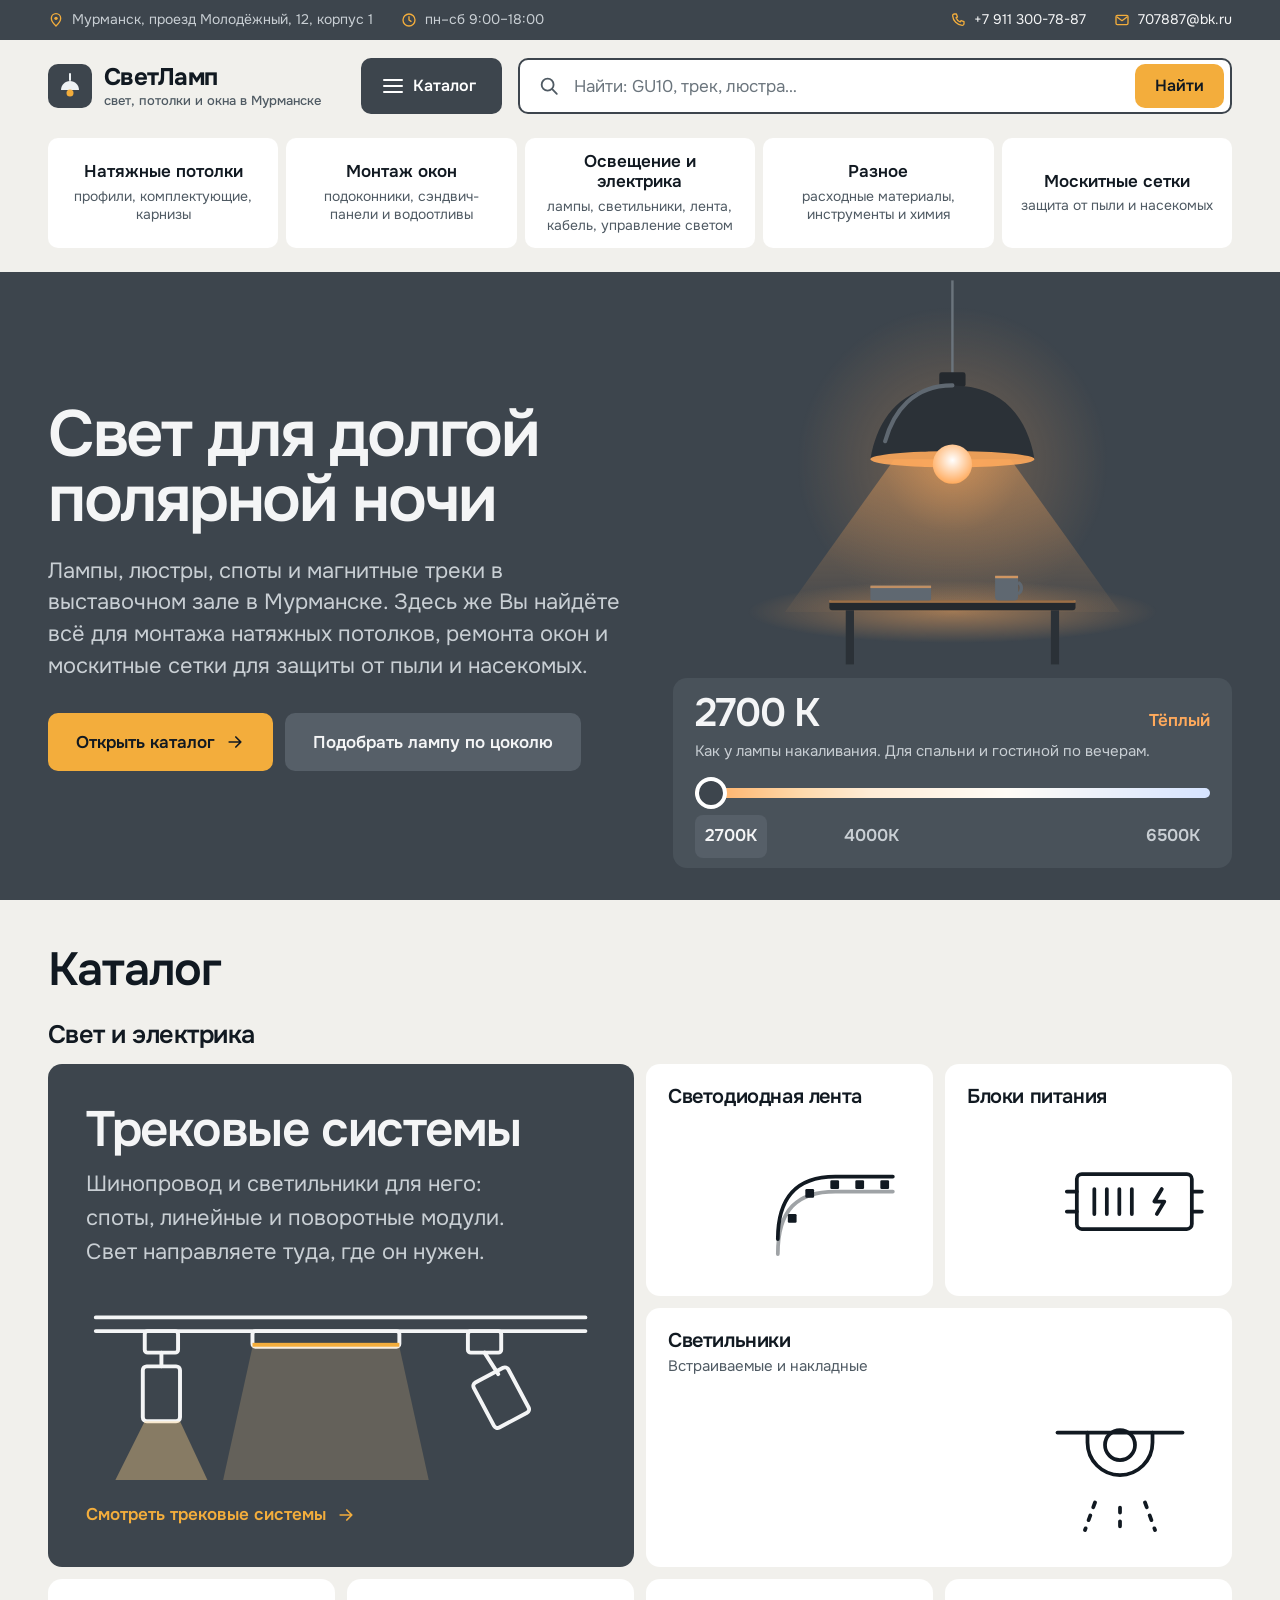
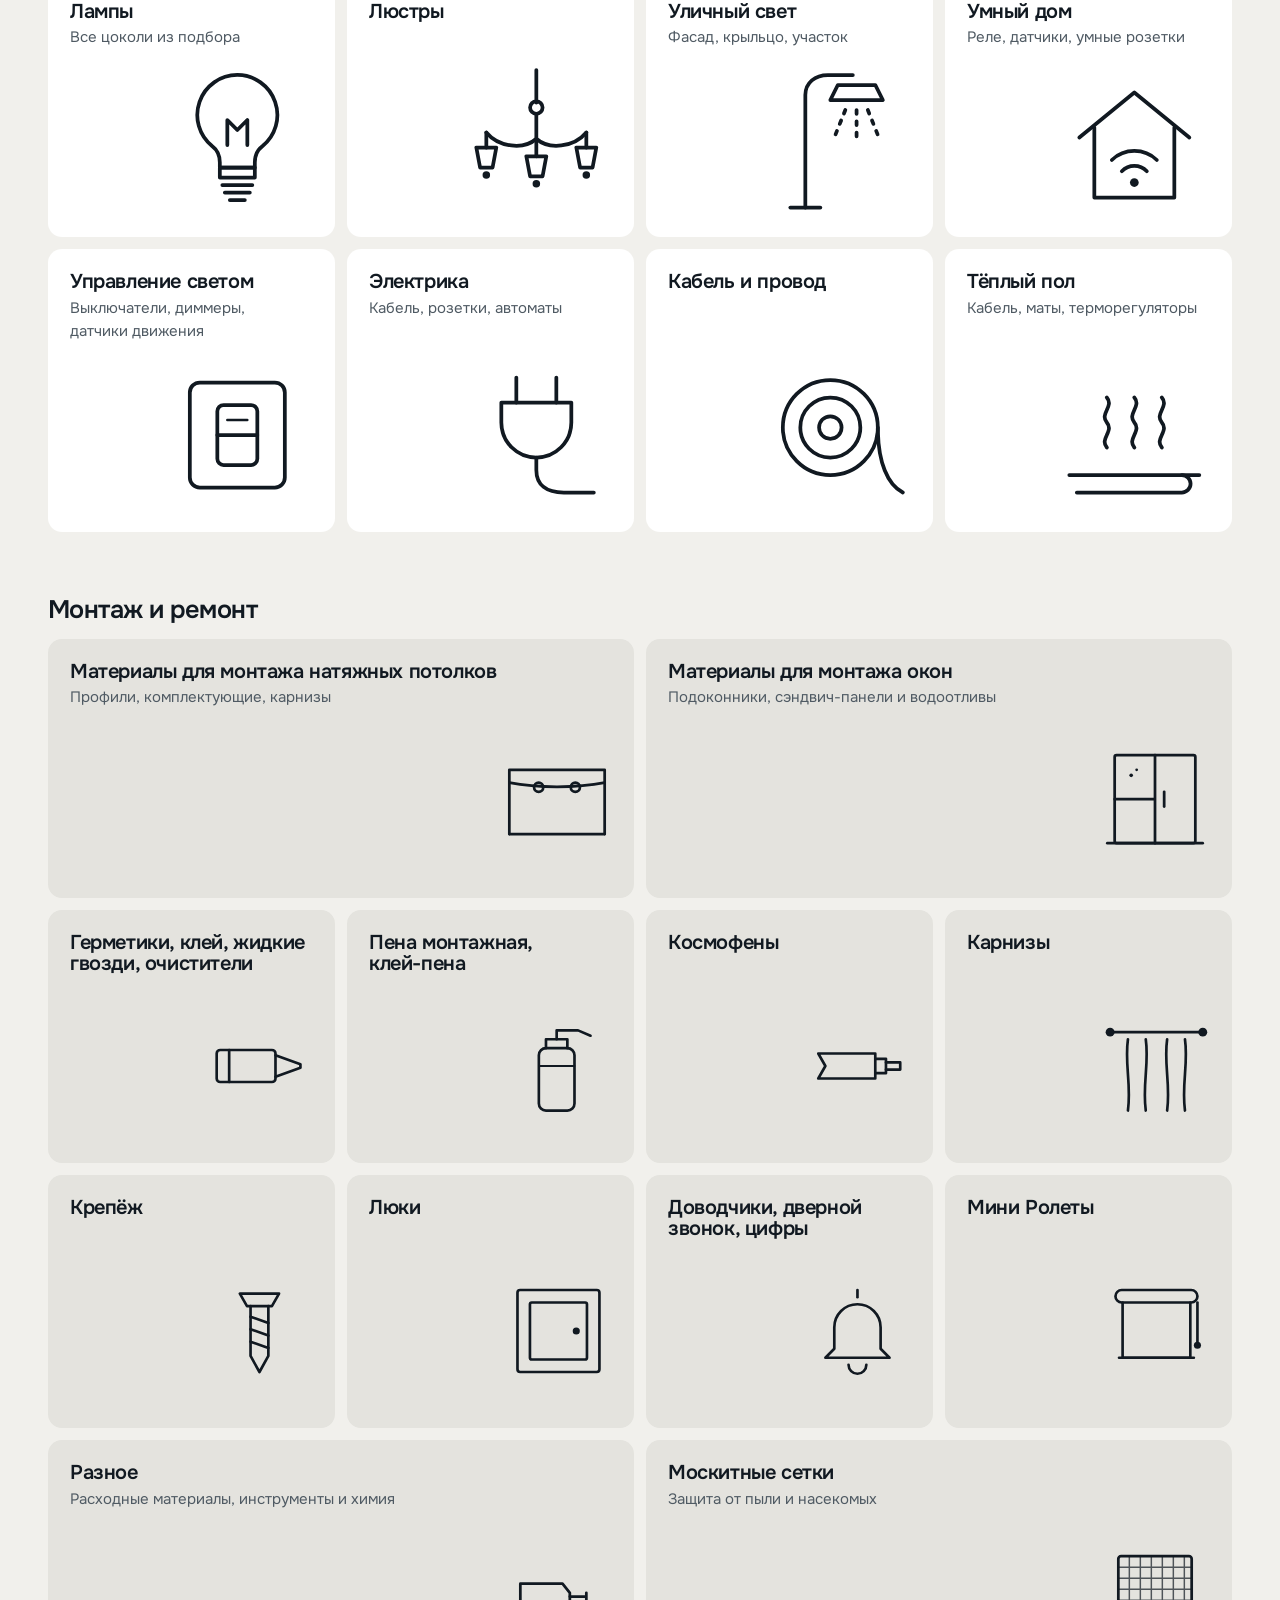
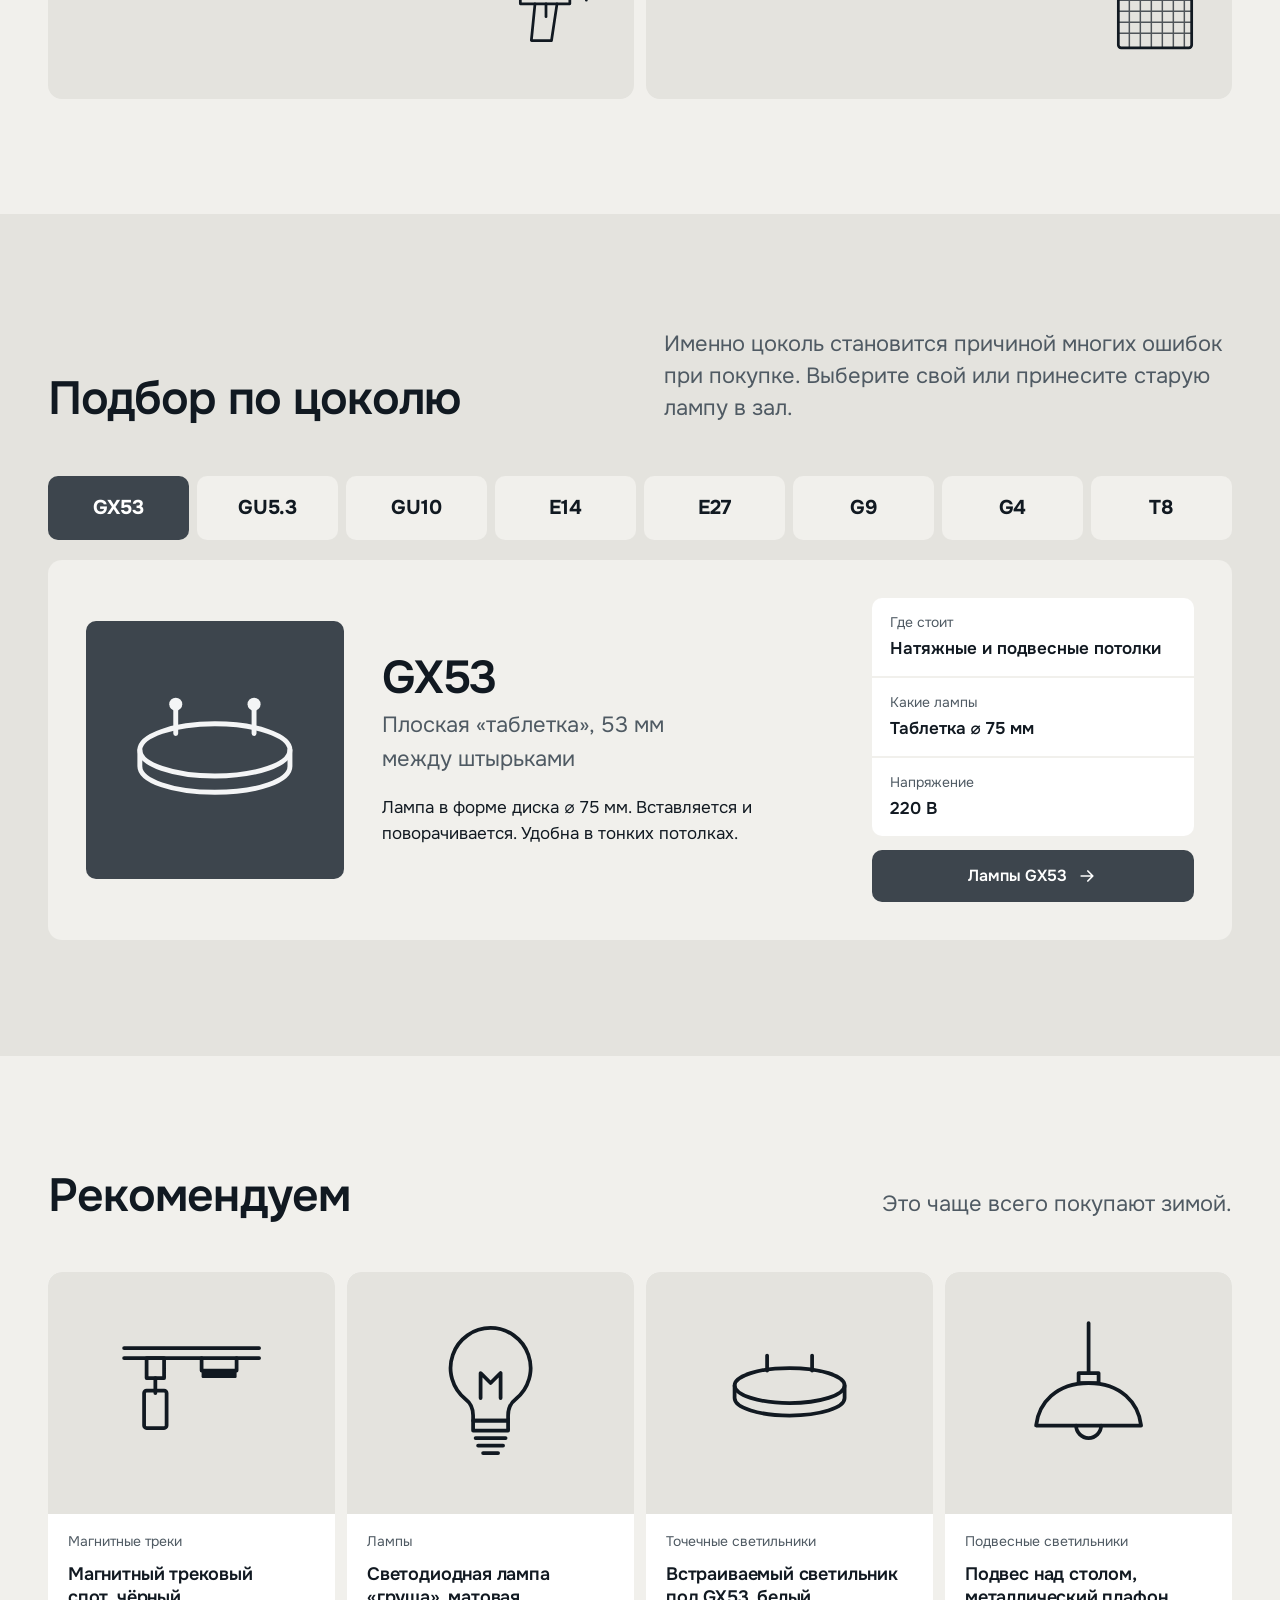
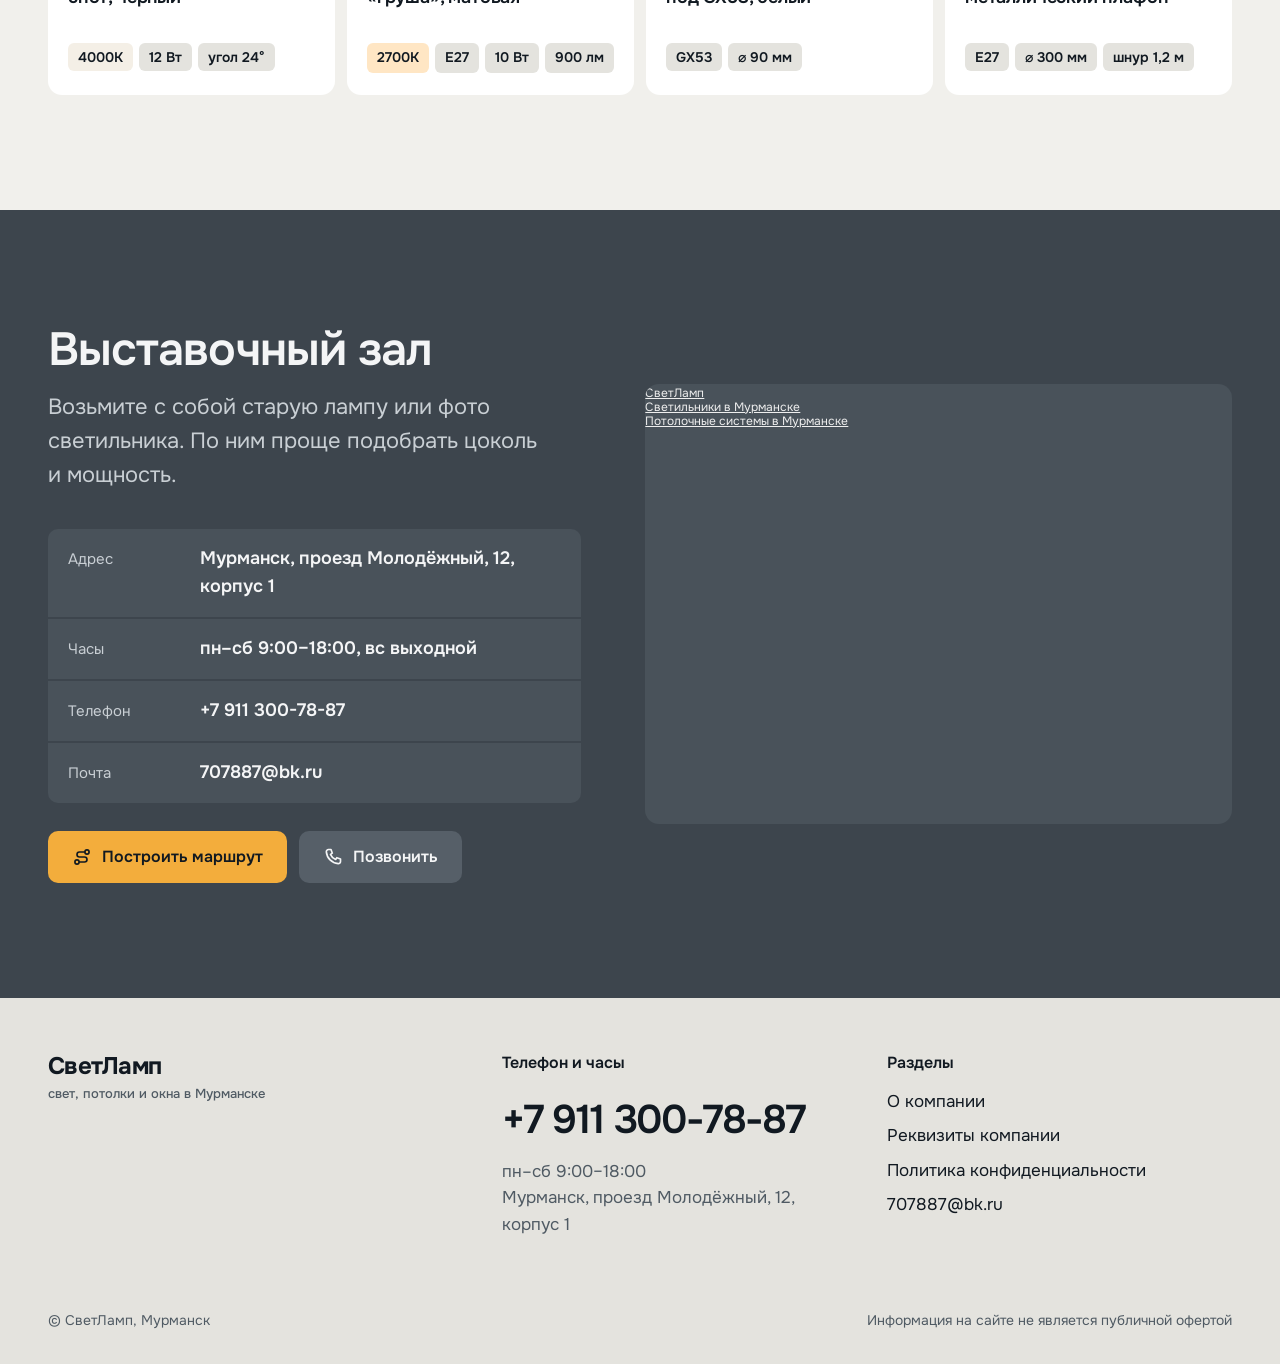
==== commit 03b1f80b: "SvetLamp: equal-height recommended cards, readable tags Cards fill their grid cell, keep the brand l" ====
--- a/svetlamp51/index.html
+++ b/svetlamp51/index.html
@@ -296,9 +296,15 @@
 .card-pic { background: var(--surface); aspect-ratio: 4 / 3; display: grid; place-items: center; padding: 16%; }
 .card-pic svg { width: 100%; height: 100%; color: var(--ink); }
 .card-body { padding: 18px 20px 22px; display: flex; flex-direction: column; gap: 12px; flex: 1; }
-.card-cat { font-size: var(--step-small); color: var(--muted); }
-.card h3 { font-size: 1.125rem; line-height: 1.25; letter-spacing: -0.01em; }
-.tags { display: flex; flex-wrap: wrap; gap: 6px; margin-top: auto; }
+/* Cards keep one height whatever the product: the grid cell is filled, the brand line is
+   always there, long names stop at three lines, tags stay on one row at the bottom */
+.cards > li { display: flex; }
+.cards > li > .card { flex: 1; }
+.card-cat { font-size: var(--step-small); color: var(--muted); line-height: 1.4; min-height: 1.4em; }
+.card h3 { font-size: 1.125rem; line-height: 1.25; letter-spacing: -0.01em; display: -webkit-box; -webkit-line-clamp: 3; -webkit-box-orient: vertical; overflow: hidden; min-height: 3.75em; }
+/* One row of tags: a tag that does not fit wraps to a second row, which is cut off, so no tag is shown half */
+.tags { display: flex; flex-wrap: wrap; gap: 6px; margin-top: auto; height: 30px; overflow: hidden; }
+.tags li { white-space: nowrap; }
 .tags li { font-size: var(--step-small); font-weight: 600; padding: 5px 10px; border-radius: 6px; background: var(--surface); line-height: 1.3; }
 .tags li.warm { background: #ffe6c4; }
 .tags li.cool { background: #dde7f4; }
@@ -606,10 +612,73 @@
   <div class="catpanel" id="catpanel">
     <button class="btn btn-soft catpanel-close" type="button">Закрыть</button>
     <div class="wrap">
-      <div><h3><a href="https://svetlamp51.ru/osveshchenie">Освещение</a></h3><ul><li><a href="https://svetlamp51.ru/trekovye-svetilniki">Трековые системы</a></li><li><a href="https://svetlamp51.ru/svetodiodnaja-lenta">Светодиодная лента</a></li><li><a href="https://svetlamp51.ru/bloki-pitanija">Блоки питания</a></li><li><a href="https://svetlamp51.ru/vstraivaemye-svetilniki">Светильники</a></li><li><a href="https://svetlamp51.ru/lampy">Лампы</a></li><li><a href="https://svetlamp51.ru/Ljustry">Люстры</a></li><li><a href="https://svetlamp51.ru/ulichnoe-osveshhenie">Уличный свет</a></li><li><a href="https://svetlamp51.ru/umnyj-dom">Умный дом</a></li><li><a href="https://svetlamp51.ru/upravlenie-svetom">Управление светом</a></li></ul><h3><a href="https://svetlamp51.ru/elektrika">Электрика</a></h3><h3><a href="https://svetlamp51.ru/kabel-i-provod">Кабель и провод</a></h3><h3><a href="https://svetlamp51.ru/teplyj-po">Тёплый пол</a></h3></div>
-      <div><h3><a href="https://svetlamp51.ru/material-dlya-natyazhnyh-potolkov">Материалы для монтажа натяжных потолков</a></h3><ul><li><a href="https://svetlamp51.ru/baget">Багет</a></li><li><a href="https://svetlamp51.ru/komplektuyushchie-dlya-profilya">Комплектующие для профиля</a></li><li><a href="https://svetlamp51.ru/lenta-maskirovochnaya">Лента маскировочная</a></li><li><a href="https://svetlamp51.ru/platformy">Платформы</a></li><li><a href="https://svetlamp51.ru/termokolca-termokvadraty">Термокольца, термоквадраты</a></li><li><a href="https://svetlamp51.ru/obvody-dlya-trub">Обводы для труб</a></li><li><a href="https://svetlamp51.ru/plastikovye-listy">Пластиковые листы</a></li></ul><h3><a href="https://svetlamp51.ru/karnizy">Карнизы</a></h3></div>
-      <div><h3><a href="https://svetlamp51.ru/material-dlya-montazha-okon">Материалы для монтажа окон</a></h3><ul><li><a href="https://svetlamp51.ru/podokonnik-pvh">Подоконник ПВХ</a></li><li><a href="https://svetlamp51.ru/podokonnik-myoller">Подоконник Moeller</a></li><li><a href="https://svetlamp51.ru/sendvich-paneli">Сэндвич-панели</a></li><li><a href="https://svetlamp51.ru/vodootlivy-dlya-okon">Водоотливы для окон</a></li><li><a href="https://svetlamp51.ru/torcevye-nakladki">Торцевые накладки</a></li><li><a href="https://svetlamp51.ru/plastikovye-ugolki-na-okna">Пластиковые уголки на окна</a></li><li><a href="https://svetlamp51.ru/nashchelnik">Нащельник</a></li><li><a href="https://svetlamp51.ru/uplotnitel-dlya-okon">Уплотнитель для окон</a></li><li><a href="https://svetlamp51.ru/furnitura-dlya-okon">Фурнитура для окон</a></li><li><a href="https://svetlamp51.ru/lenta-dlya-montazha-okon-po-gostu">Лента для монтажа окон по ГОСТу</a></li></ul><h3><a href="https://svetlamp51.ru/mini-roleta">Мини Ролеты</a></h3><h3><a href="https://svetlamp51.ru/moskitnaya-setka">Москитные сетки</a></h3></div>
-      <div><h3><a href="https://svetlamp51.ru/krepezh">Крепёж</a></h3><h3>Химия</h3><ul><li><a href="https://svetlamp51.ru/germetiki">Герметики, клей, жидкие гвозди, очистители</a></li><li><a href="https://svetlamp51.ru/pena-montazhnaya-klej-pena">Пена монтажная, клей-пена</a></li><li><a href="https://svetlamp51.ru/kosmofeny">Космофены</a></li><li><a href="https://svetlamp51.ru/raznoe-dlya-montazha/bytovaya-himiya">Бытовая химия</a></li></ul><h3><a href="https://svetlamp51.ru/raznoe-dlya-montazha">Монтаж и ремонт</a></h3><ul><li><a href="https://svetlamp51.ru/dovodchiki-dvernoj-zvonok-cifry">Доводчики, дверной звонок, цифры</a></li><li><a href="https://svetlamp51.ru/lyuki">Люки</a></li><li><a href="https://svetlamp51.ru/raznoe-dlya-montazha">Разное</a></li></ul></div>
+      <!-- ===== Колонка 1 ===== -->
+      <div>
+        <h3><a href="https://svetlamp51.ru/osveshchenie">Освещение</a></h3>
+        <ul>
+          <li><a href="https://svetlamp51.ru/trekovye-svetilniki">Трековые системы</a></li>
+          <li><a href="https://svetlamp51.ru/svetodiodnaja-lenta">Светодиодная лента</a></li>
+          <li><a href="https://svetlamp51.ru/bloki-pitanija">Блоки питания</a></li>
+          <li><a href="https://svetlamp51.ru/vstraivaemye-svetilniki">Светильники</a></li>
+          <li><a href="https://svetlamp51.ru/lampy">Лампы</a></li>
+          <li><a href="https://svetlamp51.ru/Ljustry">Люстры</a></li>
+          <li><a href="https://svetlamp51.ru/ulichnoe-osveshhenie">Уличный свет</a></li>
+          <li><a href="https://svetlamp51.ru/umnyj-dom">Умный дом</a></li>
+          <li><a href="https://svetlamp51.ru/upravlenie-svetom">Управление светом</a></li>
+        </ul>
+        <h3><a href="https://svetlamp51.ru/elektrika">Электрика</a></h3>
+        <h3><a href="https://svetlamp51.ru/kabel-i-provod">Кабель и провод</a></h3>
+        <h3><a href="https://svetlamp51.ru/teplyj-pol">Тёплый пол</a></h3>
+      </div>
+      <!-- ===== Колонка 2 ===== -->
+      <div>
+        <h3><a href="https://svetlamp51.ru/material-dlya-natyazhnyh-potolkov">Материалы для монтажа натяжных потолков</a></h3>
+        <ul>
+          <li><a href="https://svetlamp51.ru/baget">Багет</a></li>
+          <li><a href="https://svetlamp51.ru/komplektuyushchie-dlya-profilya">Комплектующие для профиля</a></li>
+          <li><a href="https://svetlamp51.ru/lenta-maskirovochnaya">Лента маскировочная</a></li>
+          <li><a href="https://svetlamp51.ru/platformy">Платформы</a></li>
+          <li><a href="https://svetlamp51.ru/termokolca-termokvadraty">Термокольца, термоквадраты</a></li>
+          <li><a href="https://svetlamp51.ru/obvody-dlya-trub">Обводы для труб</a></li>
+          <li><a href="https://svetlamp51.ru/plastikovye-listy">Пластиковые листы</a></li>
+        </ul>
+        <h3><a href="https://svetlamp51.ru/karnizy">Карнизы</a></h3>
+      </div>
+      <!-- ===== Колонка 3 ===== -->
+      <div>
+        <h3><a href="https://svetlamp51.ru/material-dlya-montazha-okon">Материалы для монтажа окон</a></h3>
+        <ul>
+          <li><a href="https://svetlamp51.ru/podokonnik-pvh">Подоконник ПВХ</a></li>
+          <li><a href="https://svetlamp51.ru/podokonnik-myoller">Подоконник Moeller</a></li>
+          <li><a href="https://svetlamp51.ru/sendvich-paneli">Сэндвич-панели</a></li>
+          <li><a href="https://svetlamp51.ru/vodootlivy-dlya-okon">Водоотливы для окон</a></li>
+          <li><a href="https://svetlamp51.ru/torcevye-nakladki">Торцевые накладки</a></li>
+          <li><a href="https://svetlamp51.ru/plastikovye-ugolki-na-okna">Пластиковые уголки на окна</a></li>
+          <li><a href="https://svetlamp51.ru/nashchelnik">Нащельник</a></li>
+          <li><a href="https://svetlamp51.ru/uplotnitel-dlya-okon">Уплотнитель для окон</a></li>
+          <li><a href="https://svetlamp51.ru/furnitura-dlya-okon">Фурнитура для окон</a></li>
+          <li><a href="https://svetlamp51.ru/lenta-dlya-montazha-okon-po-gostu">Лента для монтажа окон по ГОСТу</a></li>
+        </ul>
+        <h3><a href="https://svetlamp51.ru/mini-roleta">Мини Ролеты</a></h3>
+        <h3><a href="https://svetlamp51.ru/moskitnaya-setka">Москитные сетки</a></h3>
+      </div>
+      <!-- ===== Колонка 4 ===== -->
+      <div>
+        <h3><a href="https://svetlamp51.ru/krepezh">Крепёж</a></h3>
+        <h3><a href="https://svetlamp51.ru/himiya">Химия</a></h3>
+        <ul>
+          <li><a href="https://svetlamp51.ru/germetiki">Герметики, клей, жидкие гвозди, очистители</a></li>
+          <li><a href="https://svetlamp51.ru/pena-montazhnaya-klej-pena">Пена монтажная, клей-пена</a></li>
+          <li><a href="https://svetlamp51.ru/kosmofeny">Космофены</a></li>
+          <li><a href="https://svetlamp51.ru/raznoe-dlya-montazha/bytovaya-himiya">Бытовая химия</a></li>
+        </ul>
+        <h3><a href="https://svetlamp51.ru/raznoe-dlya-montazha">Монтаж и ремонт</a></h3>
+        <ul>
+          <li><a href="https://svetlamp51.ru/dovodchiki-dvernoj-zvonok-cifry">Доводчики, дверной звонок, цифры</a></li>
+          <li><a href="https://svetlamp51.ru/lyuki">Люки</a></li>
+          <li><a href="https://svetlamp51.ru/raznoe-dlya-montazha">Разное</a></li>
+        </ul>
+      </div>
     </div>
   </div>
 </header>
@@ -750,7 +819,7 @@
         <a class="tile" href="https://svetlamp51.ru/upravlenie-svetom" style="--i:8"><div><h3>Управление светом</h3><p>Выключатели, диммеры, датчики движения</p></div><svg class="pic" aria-hidden="true"><use href="#d-switch"/></svg></a>
         <a class="tile" href="https://svetlamp51.ru/elektrika" style="--i:9"><div><h3>Электрика</h3><p>Кабель, розетки, автоматы</p></div><svg class="pic" aria-hidden="true"><use href="#d-electric"/></svg></a>
         <a class="tile" href="https://svetlamp51.ru/kabel-i-provod" style="--i:10"><div><h3>Кабель и провод</h3></div><svg class="pic" aria-hidden="true"><use href="#d-cable"/></svg></a>
-        <a class="tile" href="https://svetlamp51.ru/teplyj-po" style="--i:11"><div><h3>Тёплый пол</h3><p>Кабель, маты, терморегуляторы</p></div><svg class="pic" aria-hidden="true"><use href="#d-floor"/></svg></a>
+        <a class="tile" href="https://svetlamp51.ru/teplyj-pol" style="--i:11"><div><h3>Тёплый пол</h3><p>Кабель, маты, терморегуляторы</p></div><svg class="pic" aria-hidden="true"><use href="#d-floor"/></svg></a>
       </div>
     </div>
     <div class="cat-group">
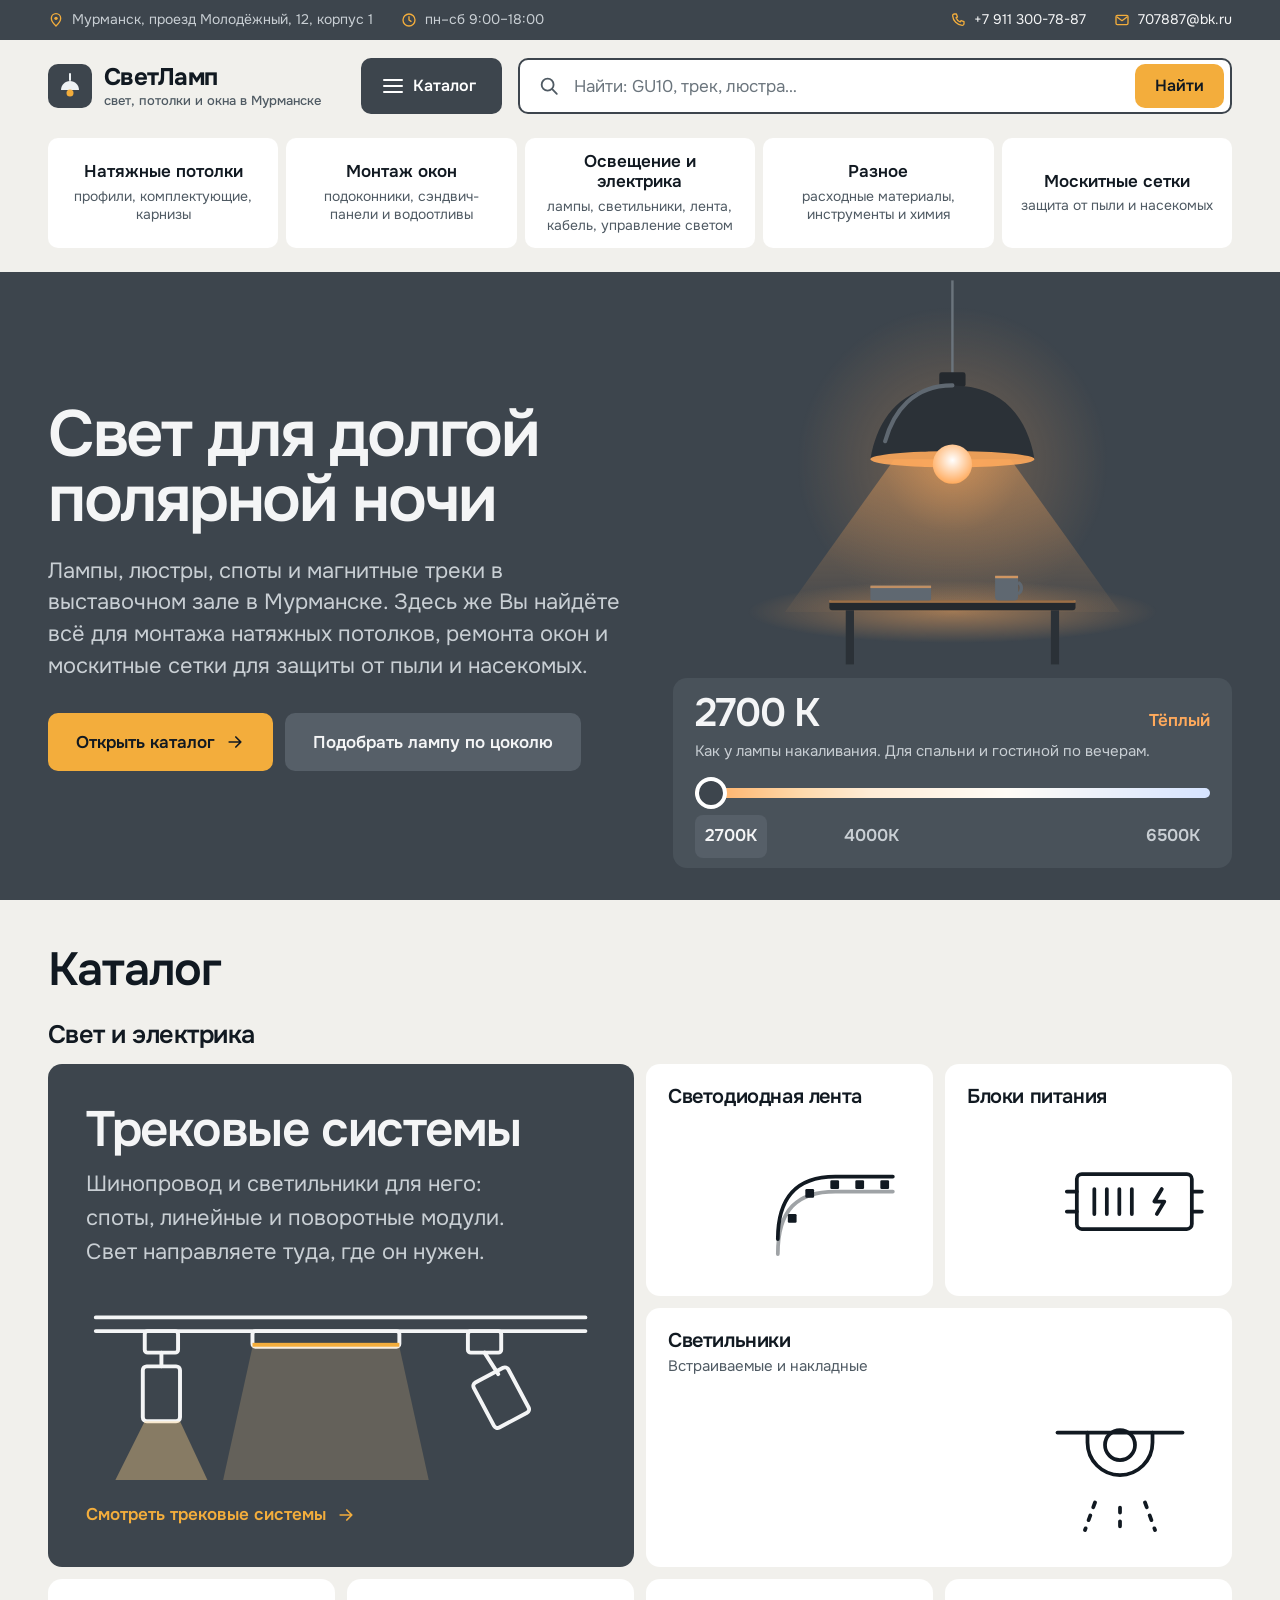
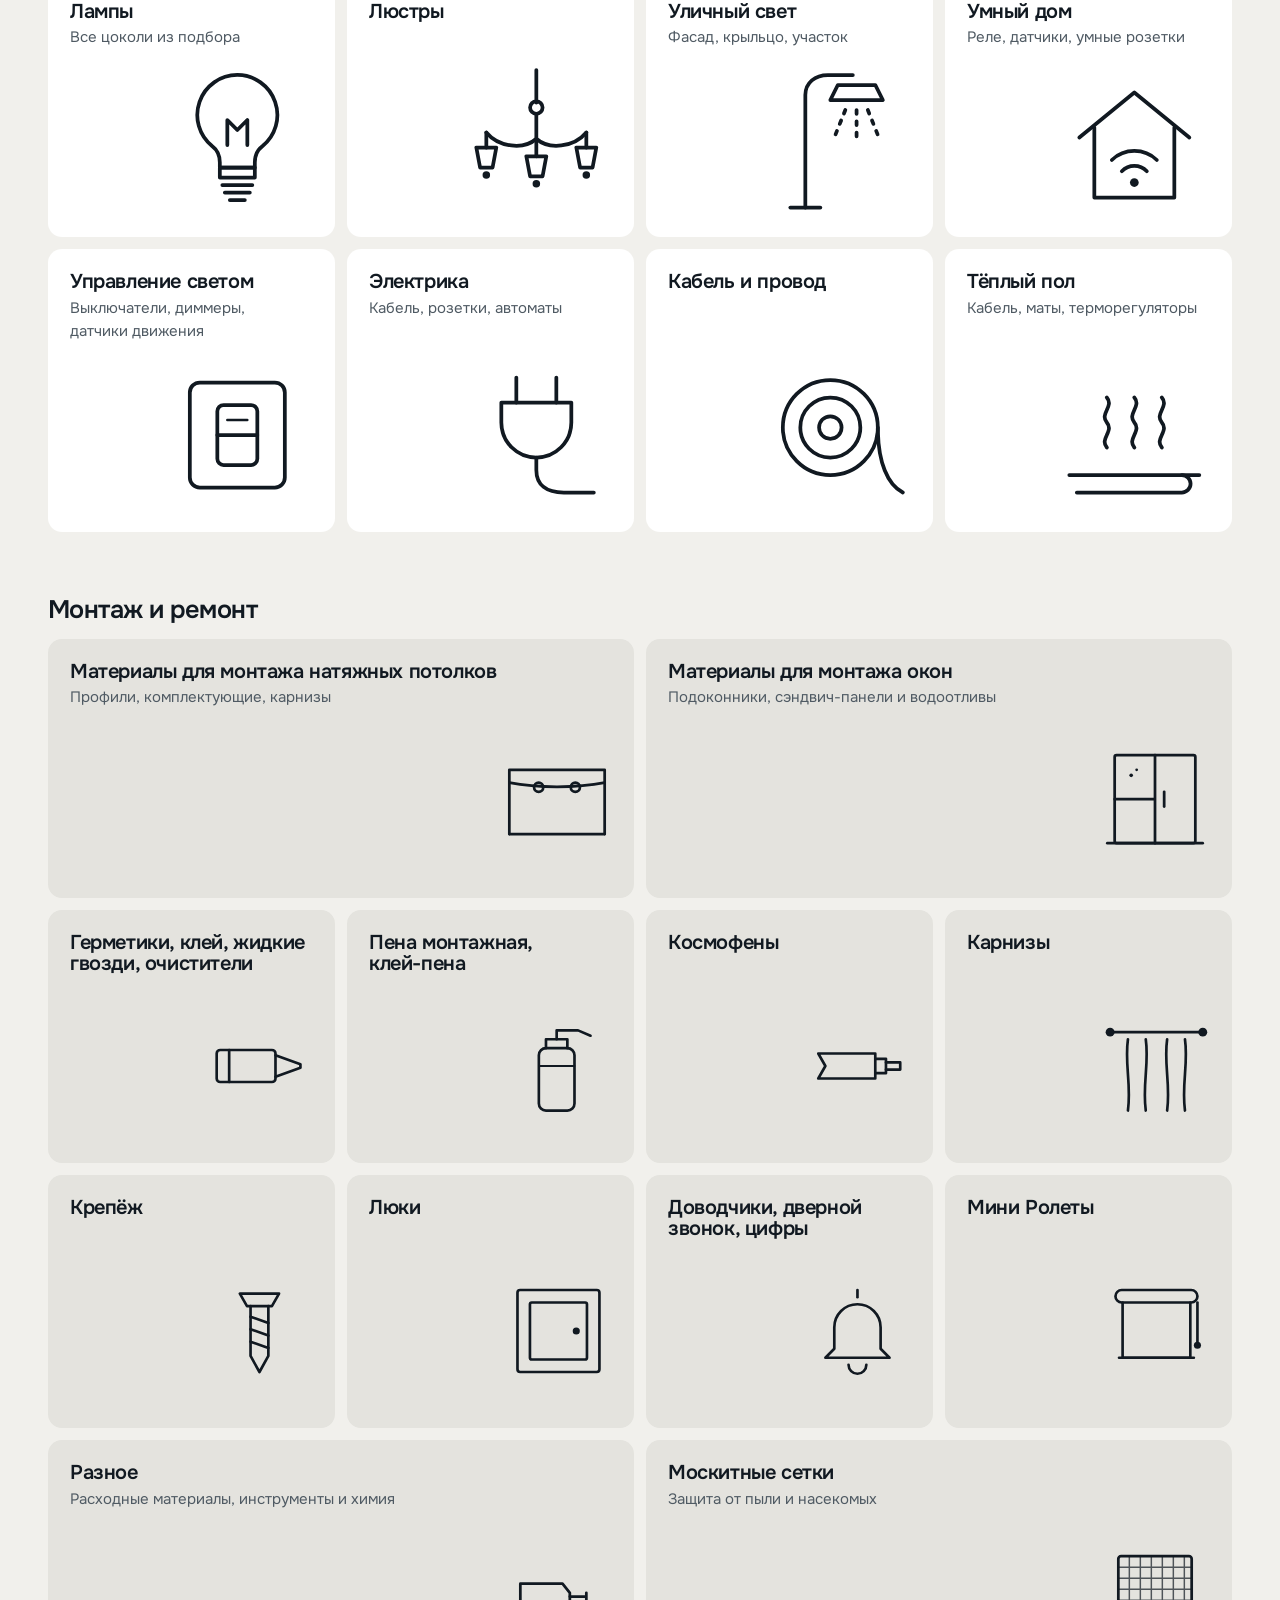
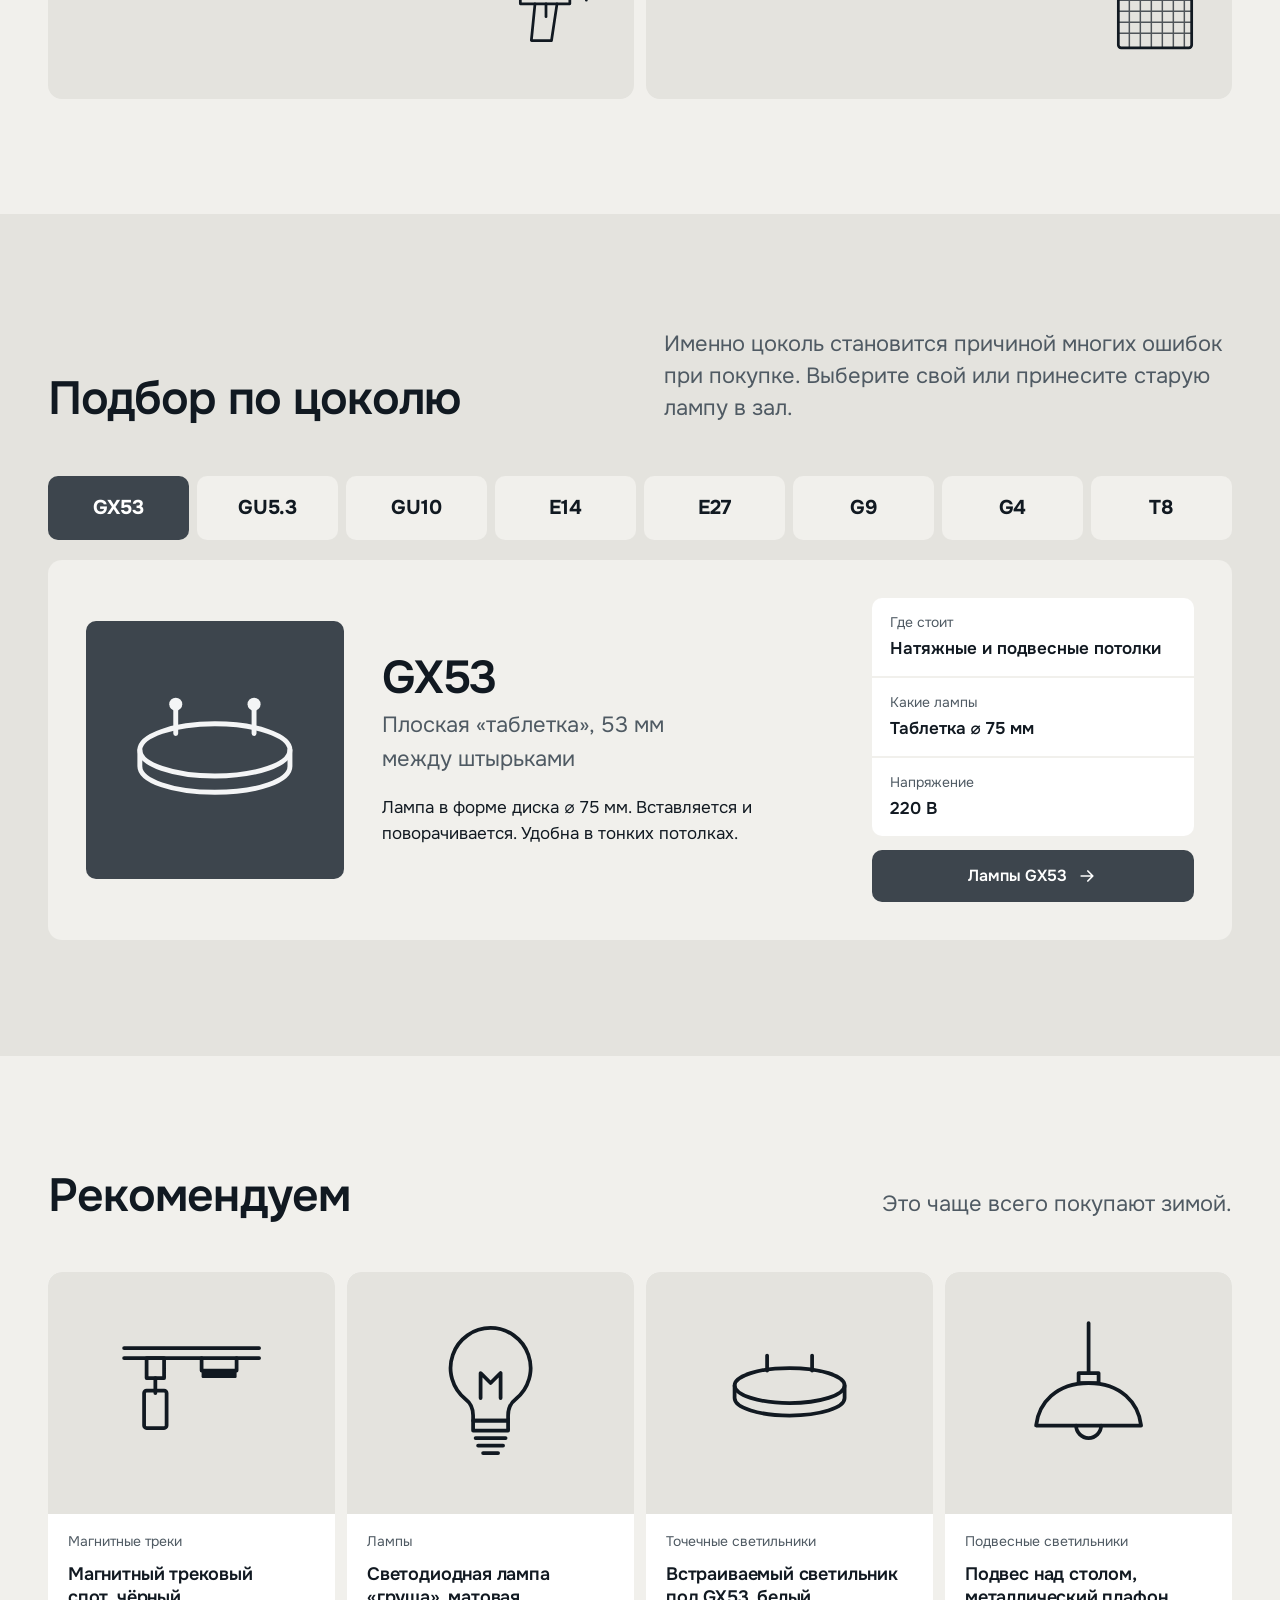
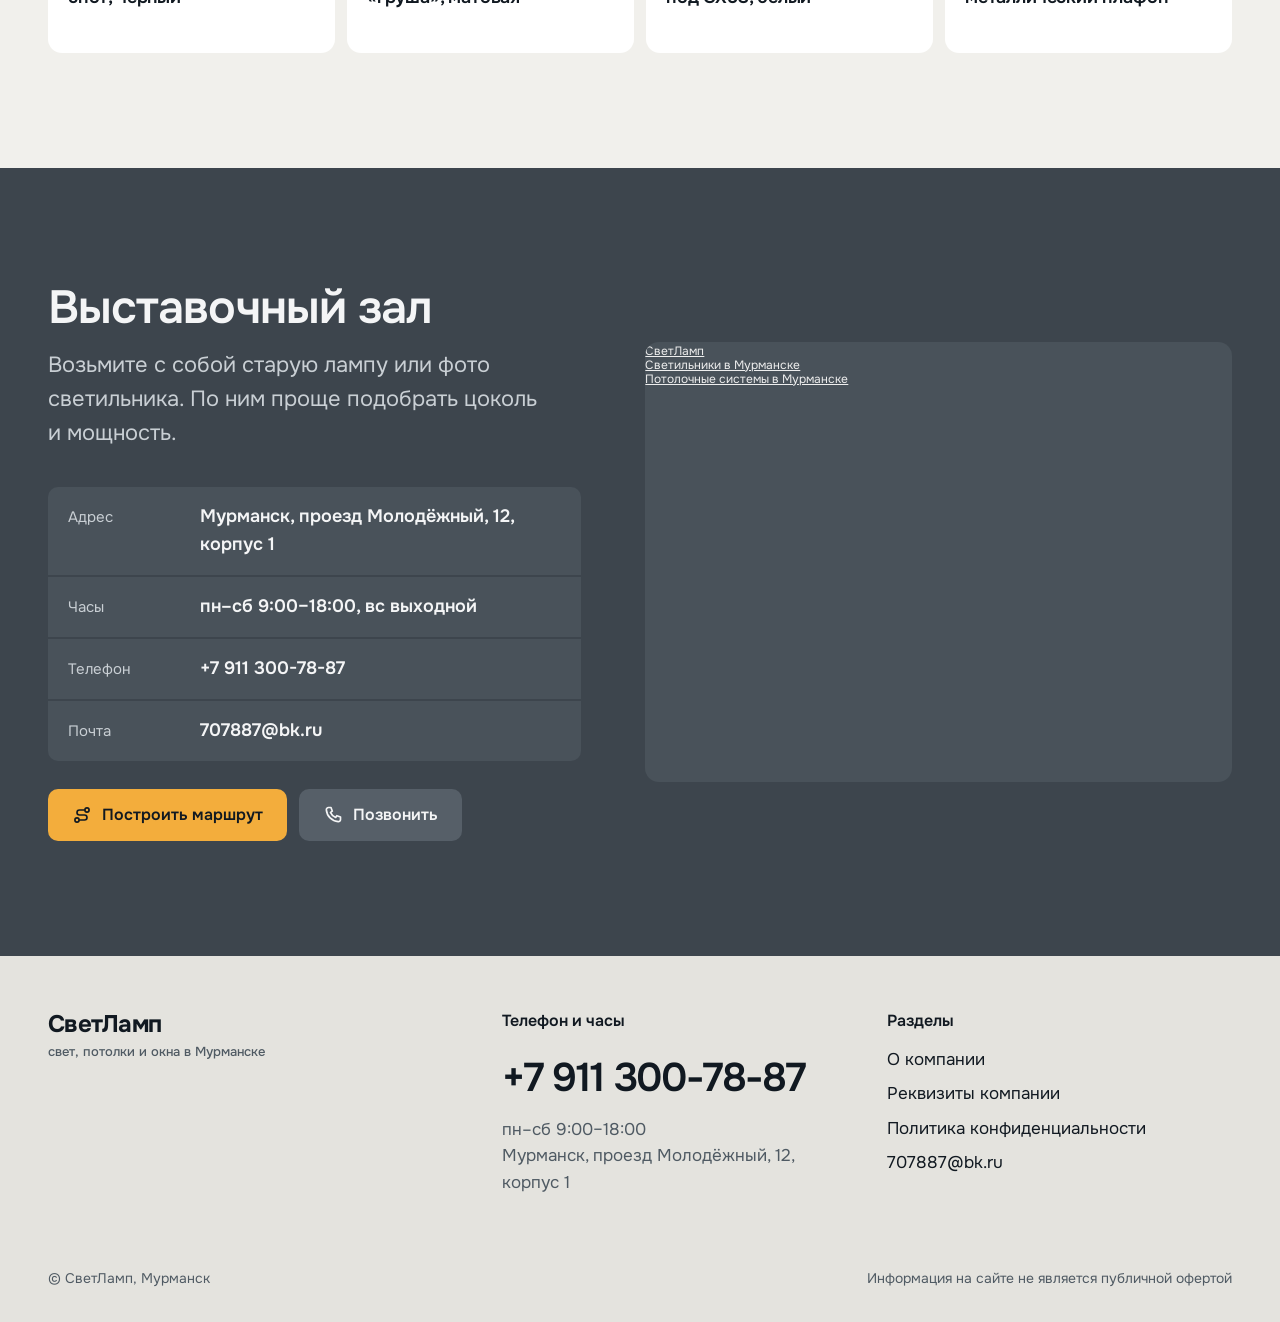
==== commit ef5c78c5: "SvetLamp: no attribute tags on the recommended cards Attributes stay on the product page only; the c" ====
--- a/svetlamp51/index.html
+++ b/svetlamp51/index.html
@@ -889,23 +889,19 @@
     <ul class="cards stagger">
       <li style="--i:0"><a class="card" href="#">
         <div class="card-pic"><svg aria-hidden="true"><use href="#d-track"/></svg></div>
-        <div class="card-body"><span class="card-cat">Магнитные треки</span><h3>Магнитный трековый спот, чёрный</h3>
-          <ul class="tags"><li class="neutral">4000K</li><li>12 Вт</li><li>угол 24°</li><li>48 В</li></ul></div>
+        <div class="card-body"><span class="card-cat">Магнитные треки</span><h3>Магнитный трековый спот, чёрный</h3></div>
       </a></li>
       <li style="--i:1"><a class="card" href="#">
         <div class="card-pic"><svg aria-hidden="true"><use href="#d-bulb"/></svg></div>
-        <div class="card-body"><span class="card-cat">Лампы</span><h3>Светодиодная лампа «груша», матовая</h3>
-          <ul class="tags"><li class="warm">2700K</li><li>E27</li><li>10 Вт</li><li>900 лм</li></ul></div>
+        <div class="card-body"><span class="card-cat">Лампы</span><h3>Светодиодная лампа «груша», матовая</h3></div>
       </a></li>
       <li style="--i:2"><a class="card" href="#">
         <div class="card-pic"><svg aria-hidden="true"><use href="#d-gx53"/></svg></div>
-        <div class="card-body"><span class="card-cat">Точечные светильники</span><h3>Встраиваемый светильник под GX53, белый</h3>
-          <ul class="tags"><li>GX53</li><li>⌀ 90 мм</li><li>под натяжной потолок</li></ul></div>
+        <div class="card-body"><span class="card-cat">Точечные светильники</span><h3>Встраиваемый светильник под GX53, белый</h3></div>
       </a></li>
       <li style="--i:3"><a class="card" href="#">
         <div class="card-pic"><svg aria-hidden="true"><use href="#d-pendant"/></svg></div>
-        <div class="card-body"><span class="card-cat">Подвесные светильники</span><h3>Подвес над столом, металлический плафон</h3>
-          <ul class="tags"><li>E27</li><li>⌀ 300 мм</li><li>шнур 1,2 м</li><li class="cool">лампа 6500K</li></ul></div>
+        <div class="card-body"><span class="card-cat">Подвесные светильники</span><h3>Подвес над столом, металлический плафон</h3></div>
       </a></li>
     </ul>
   </div>
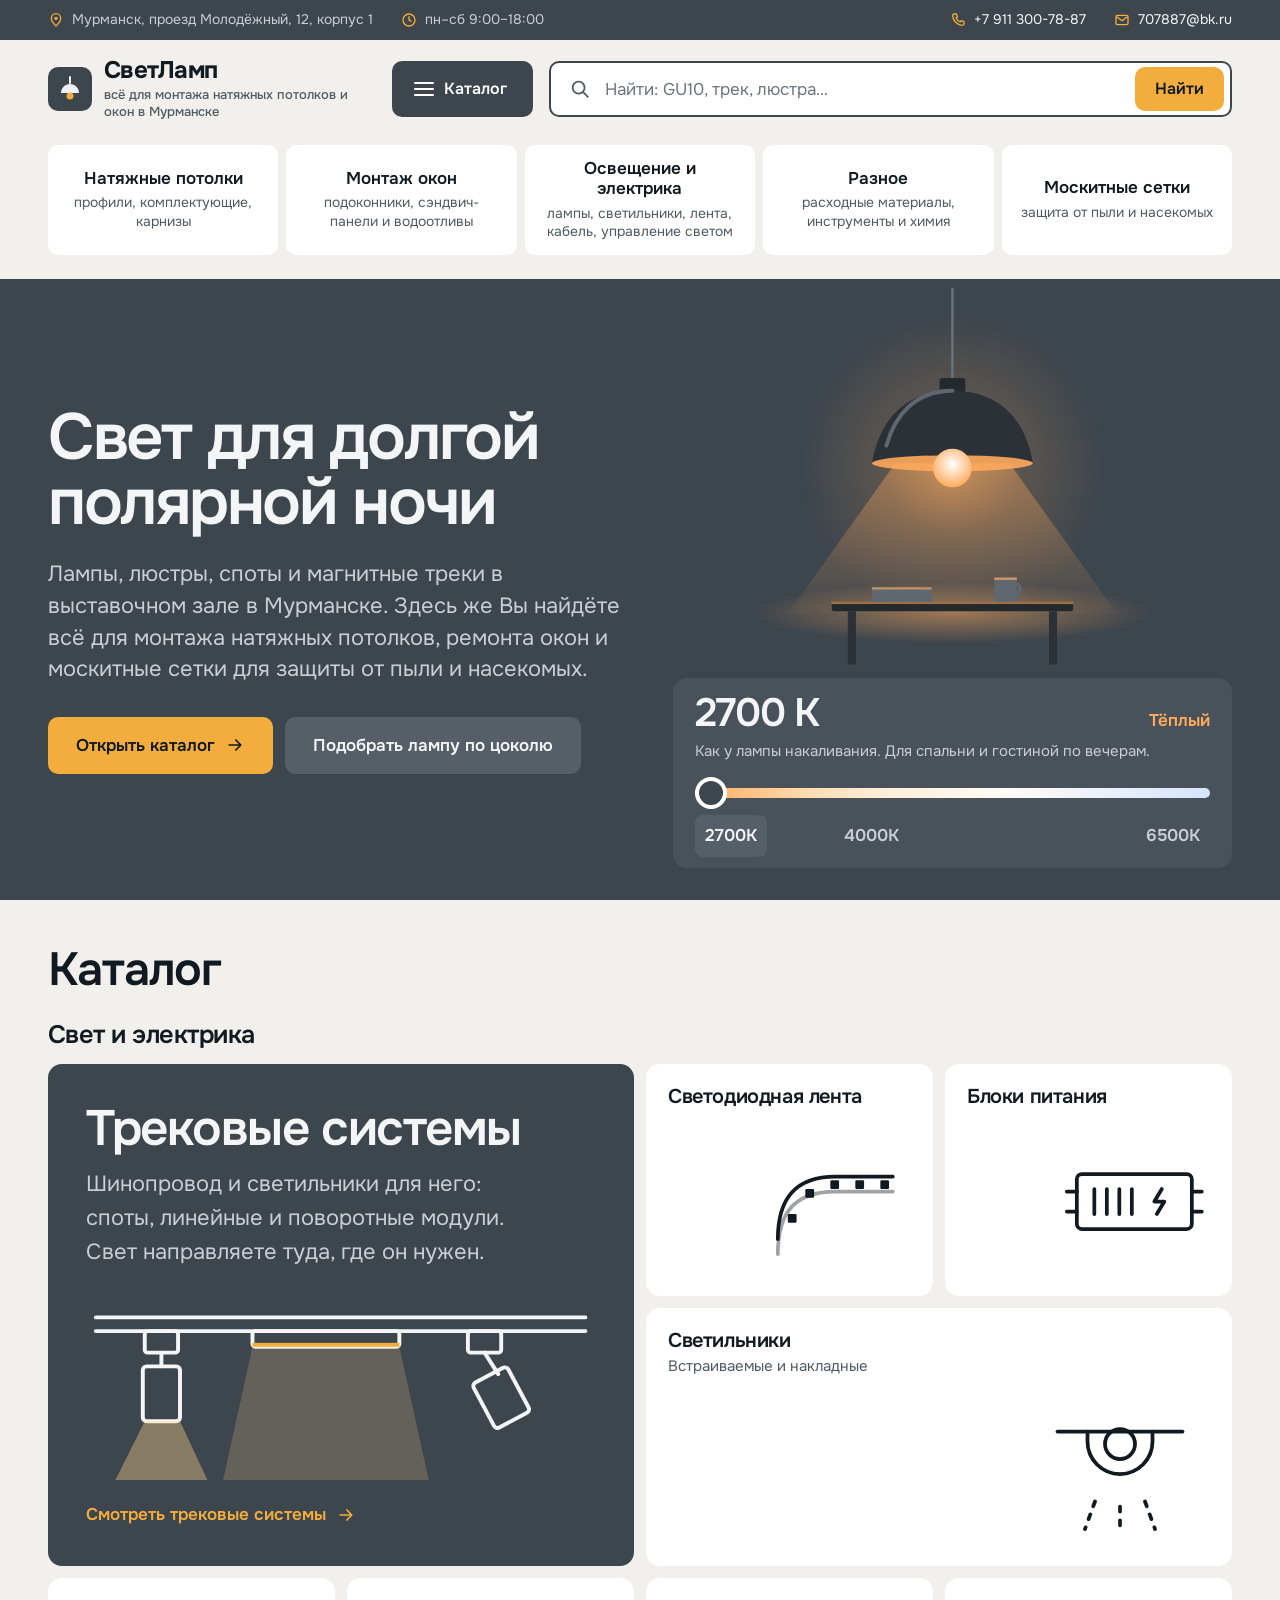
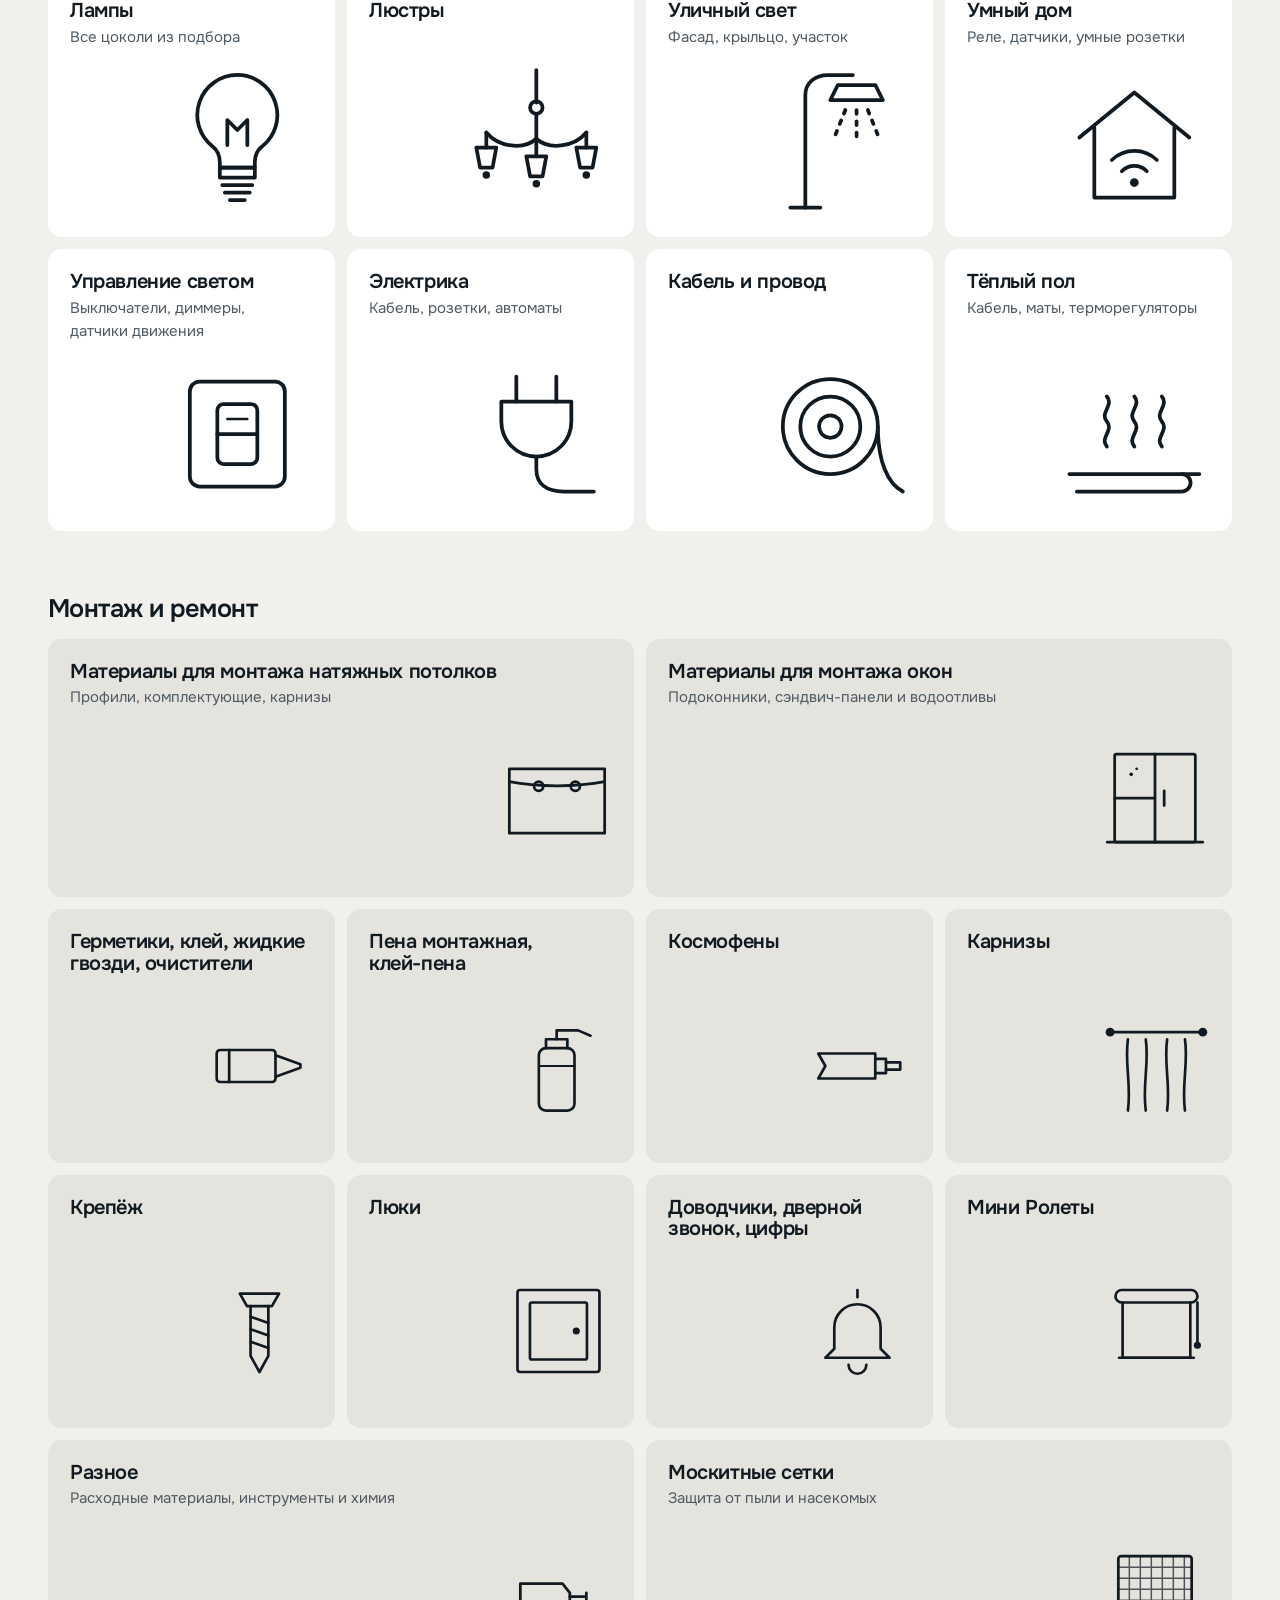
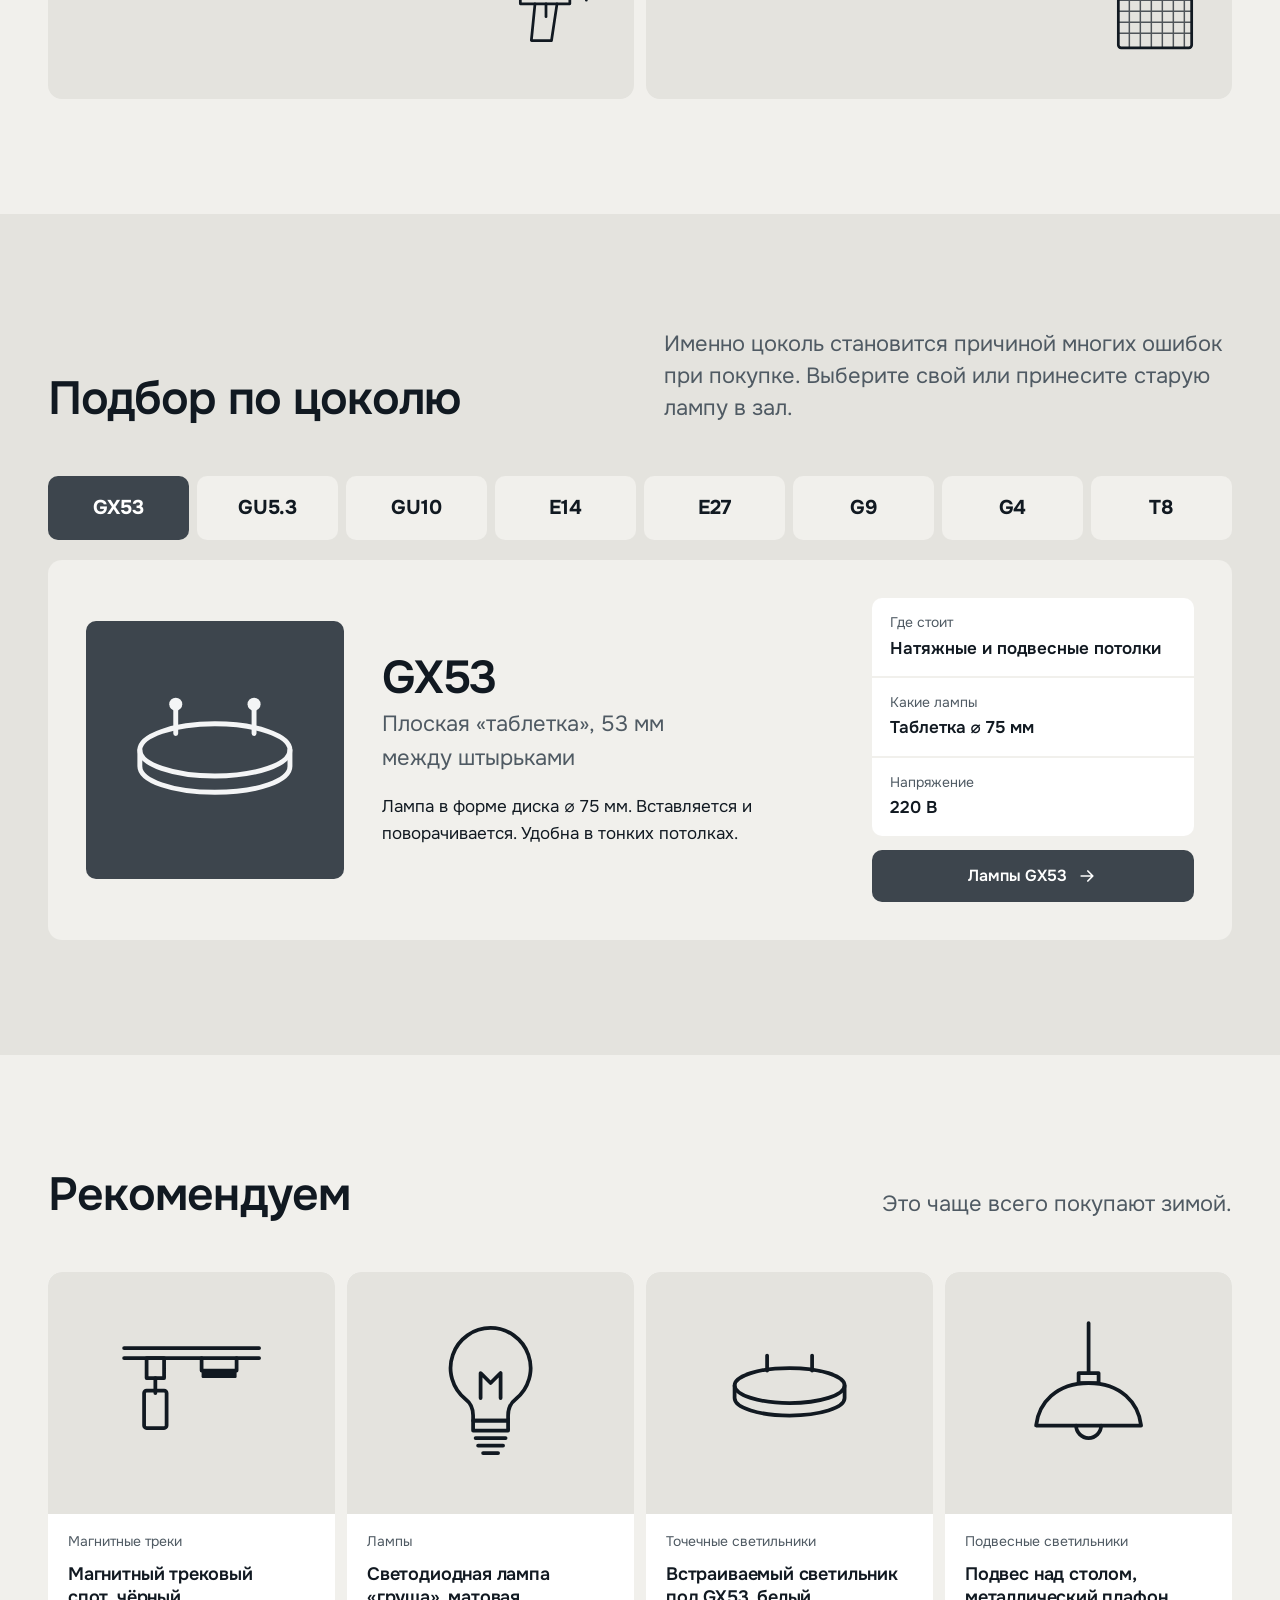
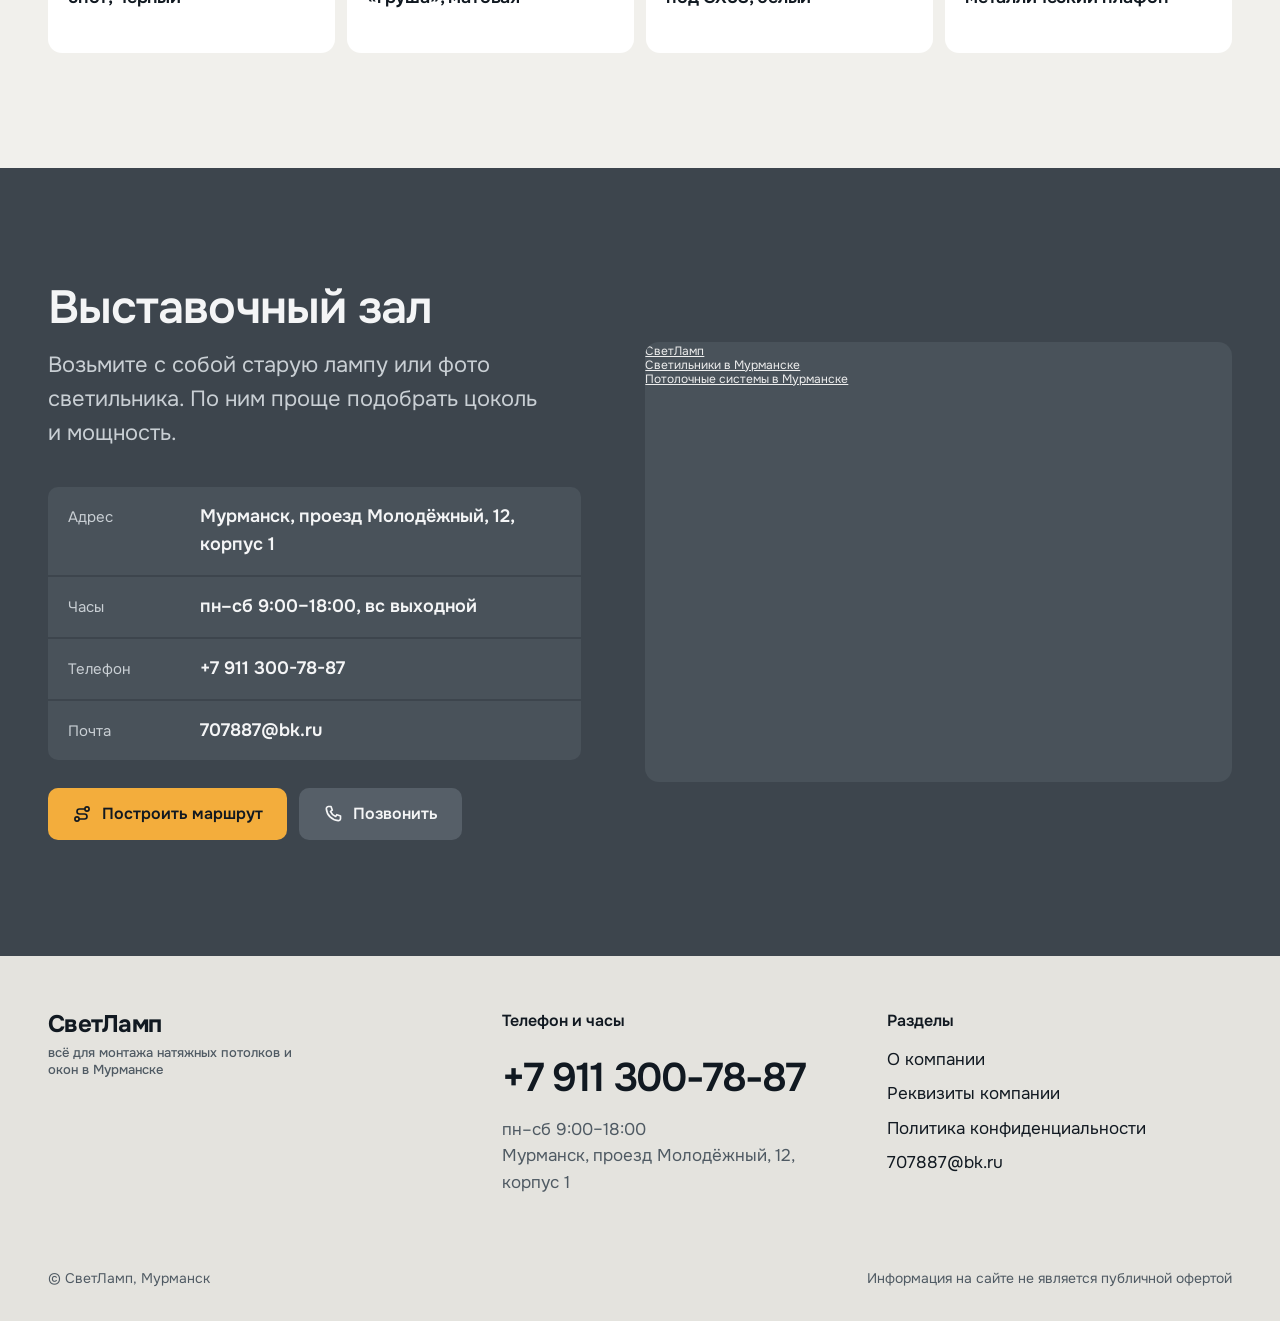
==== commit 35b8b1f3: "SvetLamp: new tagline under the logo, wrapped to two lines «всё для монтажа натяжных потолков и окон" ====
--- a/svetlamp51/index.html
+++ b/svetlamp51/index.html
@@ -106,7 +106,7 @@
 .logo-mark { width: 44px; height: 44px; border-radius: var(--radius); background: var(--night); display: grid; place-items: center; }
 .logo-mark svg { width: 28px; height: 28px; }
 .logo-text { font-size: 1.5rem; font-weight: 700; letter-spacing: -0.03em; line-height: 1; }
-.logo-text small { display: block; font-size: 0.8125rem; font-weight: 500; letter-spacing: 0; color: var(--muted); margin-top: 5px; }
+.logo-text small { display: block; font-size: 0.8125rem; font-weight: 500; letter-spacing: 0; color: var(--muted); margin-top: 5px; max-width: 15.5rem; line-height: 1.3; }
 
 .catalog-btn { min-height: 56px; padding-inline: 22px 26px; }
 .catalog-btn .burger { width: 20px; height: 14px; position: relative; }
@@ -594,7 +594,7 @@
       <span class="logo-mark" aria-hidden="true">
         <svg viewBox="0 0 28 28"><path d="M14 2v6" stroke="#eef2f4" stroke-width="2" stroke-linecap="round"/><path d="M5 18c0-5 4-9 9-9s9 4 9 9Z" fill="#eef2f4"/><circle cx="14" cy="21" r="3.5" fill="#f3ad3c"/></svg>
       </span>
-      <span class="logo-text">СветЛамп<small>свет, потолки и окна в Мурманске</small></span>
+      <span class="logo-text">СветЛамп<small>всё для монтажа натяжных потолков и окон в Мурманске</small></span>
     </a>
     <button class="btn btn-ink catalog-btn" type="button" aria-expanded="false" aria-controls="catpanel">
       <span class="burger" aria-hidden="true"><i></i><i></i><i></i></span>Каталог
@@ -851,14 +851,14 @@
       <p>Именно цоколь становится причиной многих ошибок при покупке. Выберите свой или принесите старую лампу в зал.</p>
     </div>
     <div class="sockets" role="group" aria-label="Цоколи">
-      <button class="socket" type="button" aria-pressed="true" data-s="GX53">GX53</button>
-      <button class="socket" type="button" aria-pressed="false" data-s="GU5.3">GU5.3</button>
-      <button class="socket" type="button" aria-pressed="false" data-s="GU10">GU10</button>
-      <button class="socket" type="button" aria-pressed="false" data-s="E14">E14</button>
-      <button class="socket" type="button" aria-pressed="false" data-s="E27">E27</button>
-      <button class="socket" type="button" aria-pressed="false" data-s="G9">G9</button>
-      <button class="socket" type="button" aria-pressed="false" data-s="G4">G4</button>
-      <button class="socket" type="button" aria-pressed="false" data-s="T8">T8</button>
+      <button class="socket" type="button" aria-pressed="true" data-s="GX53" data-href="https://svetlamp51.ru/lampy/cokol-gx53">GX53</button>
+      <button class="socket" type="button" aria-pressed="false" data-s="GU5.3" data-href="https://svetlamp51.ru/lampy/cokol-GU53">GU5.3</button>
+      <button class="socket" type="button" aria-pressed="false" data-s="GU10" data-href="https://svetlamp51.ru/lampy/cokol-gu10">GU10</button>
+      <button class="socket" type="button" aria-pressed="false" data-s="E14" data-href="https://svetlamp51.ru/lampy/cokol-e14">E14</button>
+      <button class="socket" type="button" aria-pressed="false" data-s="E27" data-href="https://svetlamp51.ru/lampy/cokol-e27">E27</button>
+      <button class="socket" type="button" aria-pressed="false" data-s="G9" data-href="https://svetlamp51.ru/lampy/cokol-g9">G9</button>
+      <button class="socket" type="button" aria-pressed="false" data-s="G4" data-href="https://svetlamp51.ru/lampy/cokol-g4">G4</button>
+      <button class="socket" type="button" aria-pressed="false" data-s="T8" data-href="https://svetlamp51.ru/lampy/cokol-g13">T8</button>
     </div>
     <div class="socket-card" aria-live="polite">
       <div class="socket-figure" id="sfig"></div>
@@ -873,7 +873,7 @@
         <div><dt>Какие лампы</dt><dd id="slamps">Таблетка ⌀ 75 мм</dd></div>
         <div><dt>Напряжение</dt><dd id="svolt">220 В</dd></div>
         </dl>
-        <a class="btn btn-ink" id="slink" href="#catalog">Лампы GX53<svg aria-hidden="true"><use href="#i-arrow"/></svg></a>
+        <a class="btn btn-ink" id="slink" href="https://svetlamp51.ru/lampy/cokol-gx53">Лампы GX53<svg aria-hidden="true"><use href="#i-arrow"/></svg></a>
       </div>
     </div>
   </div>
@@ -937,7 +937,7 @@
   <div class="wrap">
     <div class="footer-grid">
       <div>
-        <span class="logo-text">СветЛамп<small>свет, потолки и окна в Мурманске</small></span>
+        <span class="logo-text">СветЛамп<small>всё для монтажа натяжных потолков и окон в Мурманске</small></span>
       </div>
       <div>
         <h2>Телефон и часы</h2>
@@ -1075,6 +1075,9 @@
     $('slamps').textContent = d.lamps;
     $('svolt').textContent = d.volt;
     $('slink').firstChild.textContent = 'Лампы ' + key;
+    // Each socket button carries the address of its lamp page
+    const btn = [...btns].find(b => b.dataset.s === key);
+    if (btn && btn.dataset.href) $('slink').href = btn.dataset.href;
     btns.forEach(b => b.setAttribute('aria-pressed', b.dataset.s === key));
     if (animate) { card.classList.remove('swap'); void card.offsetWidth; card.classList.add('swap'); }
   }
